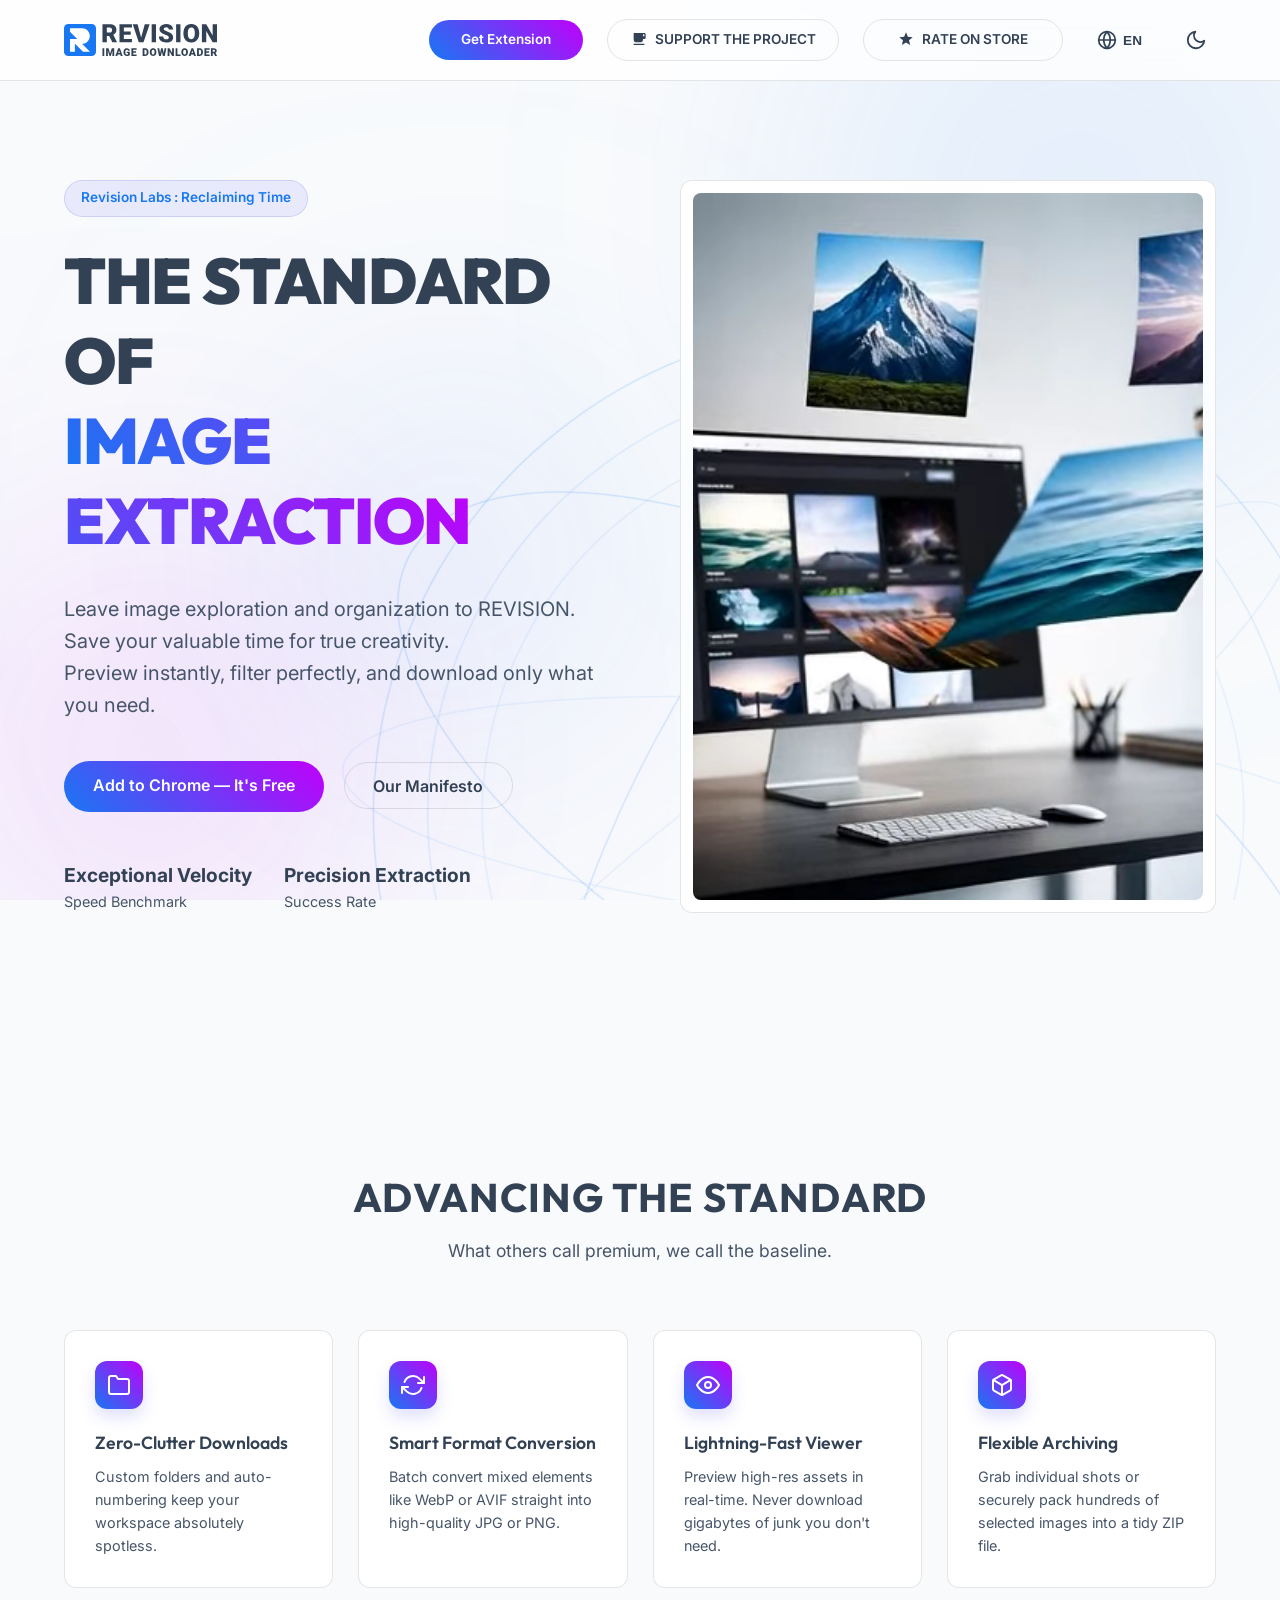
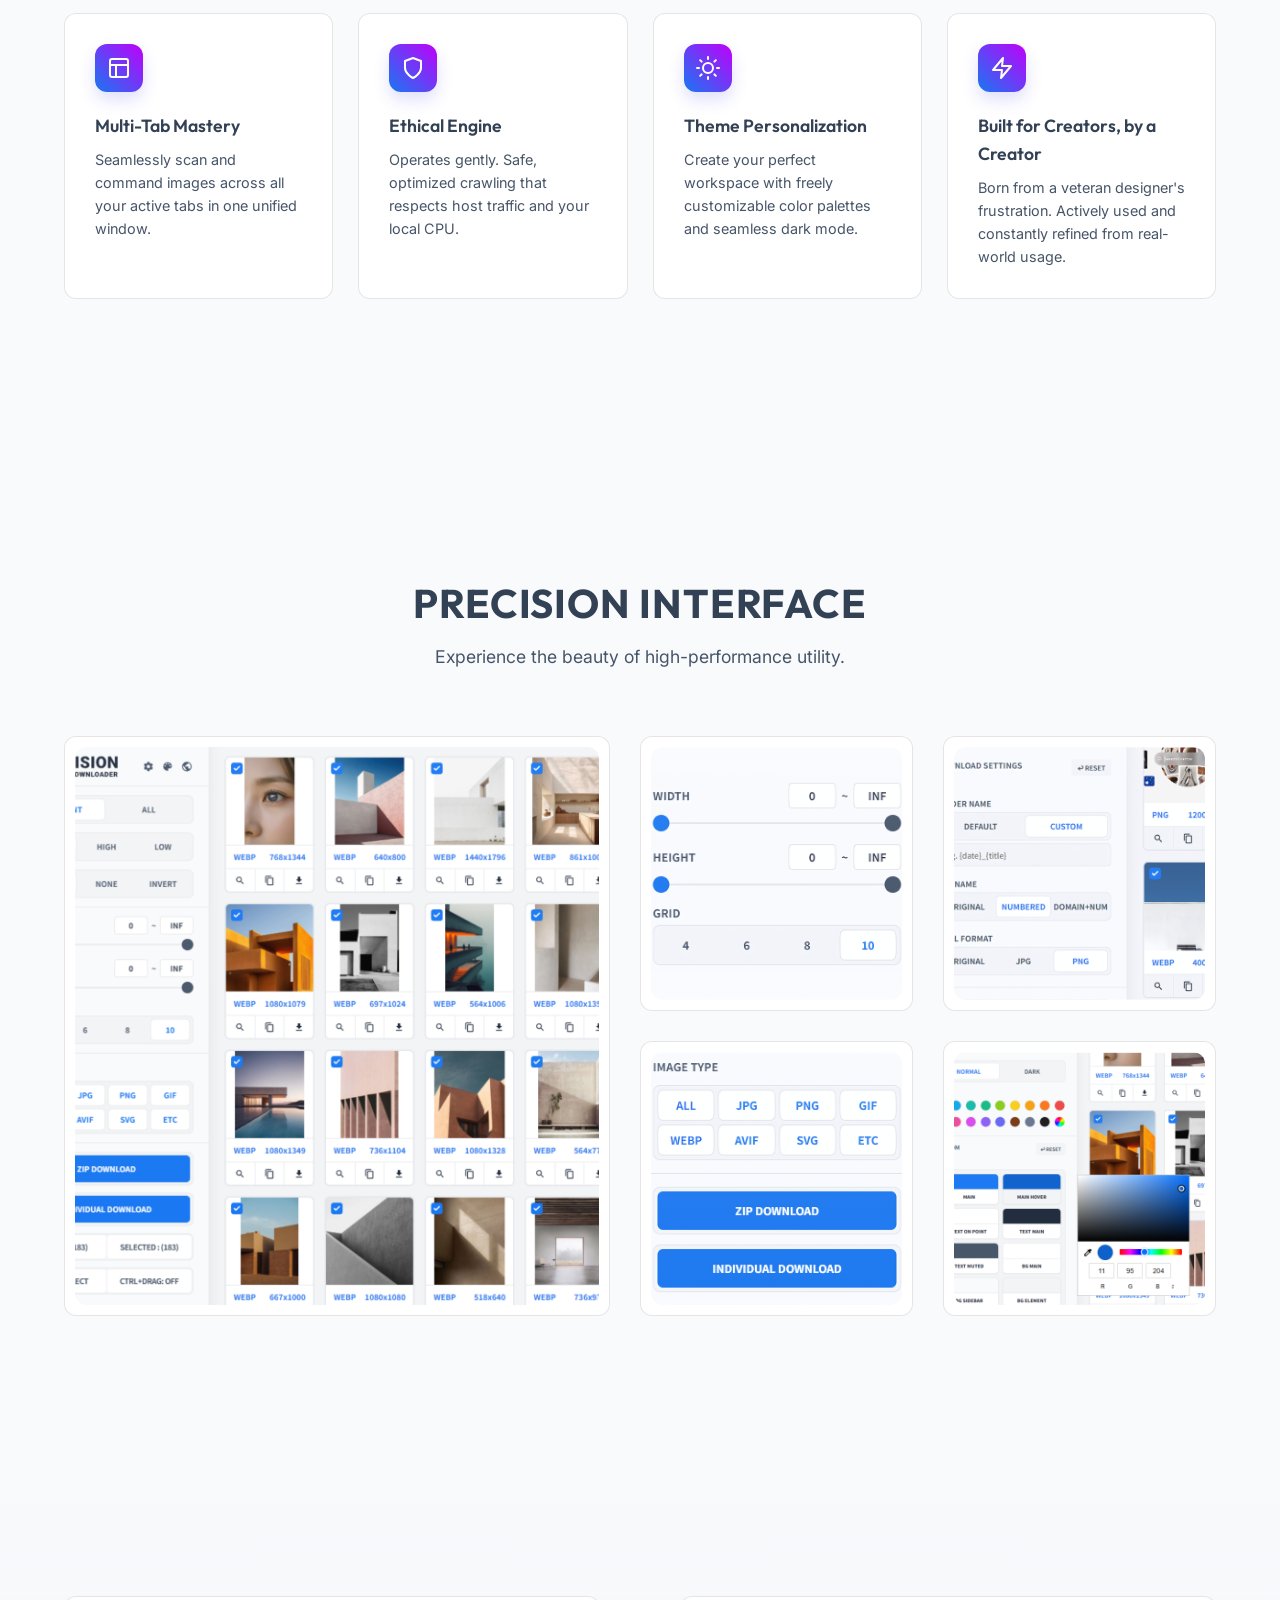
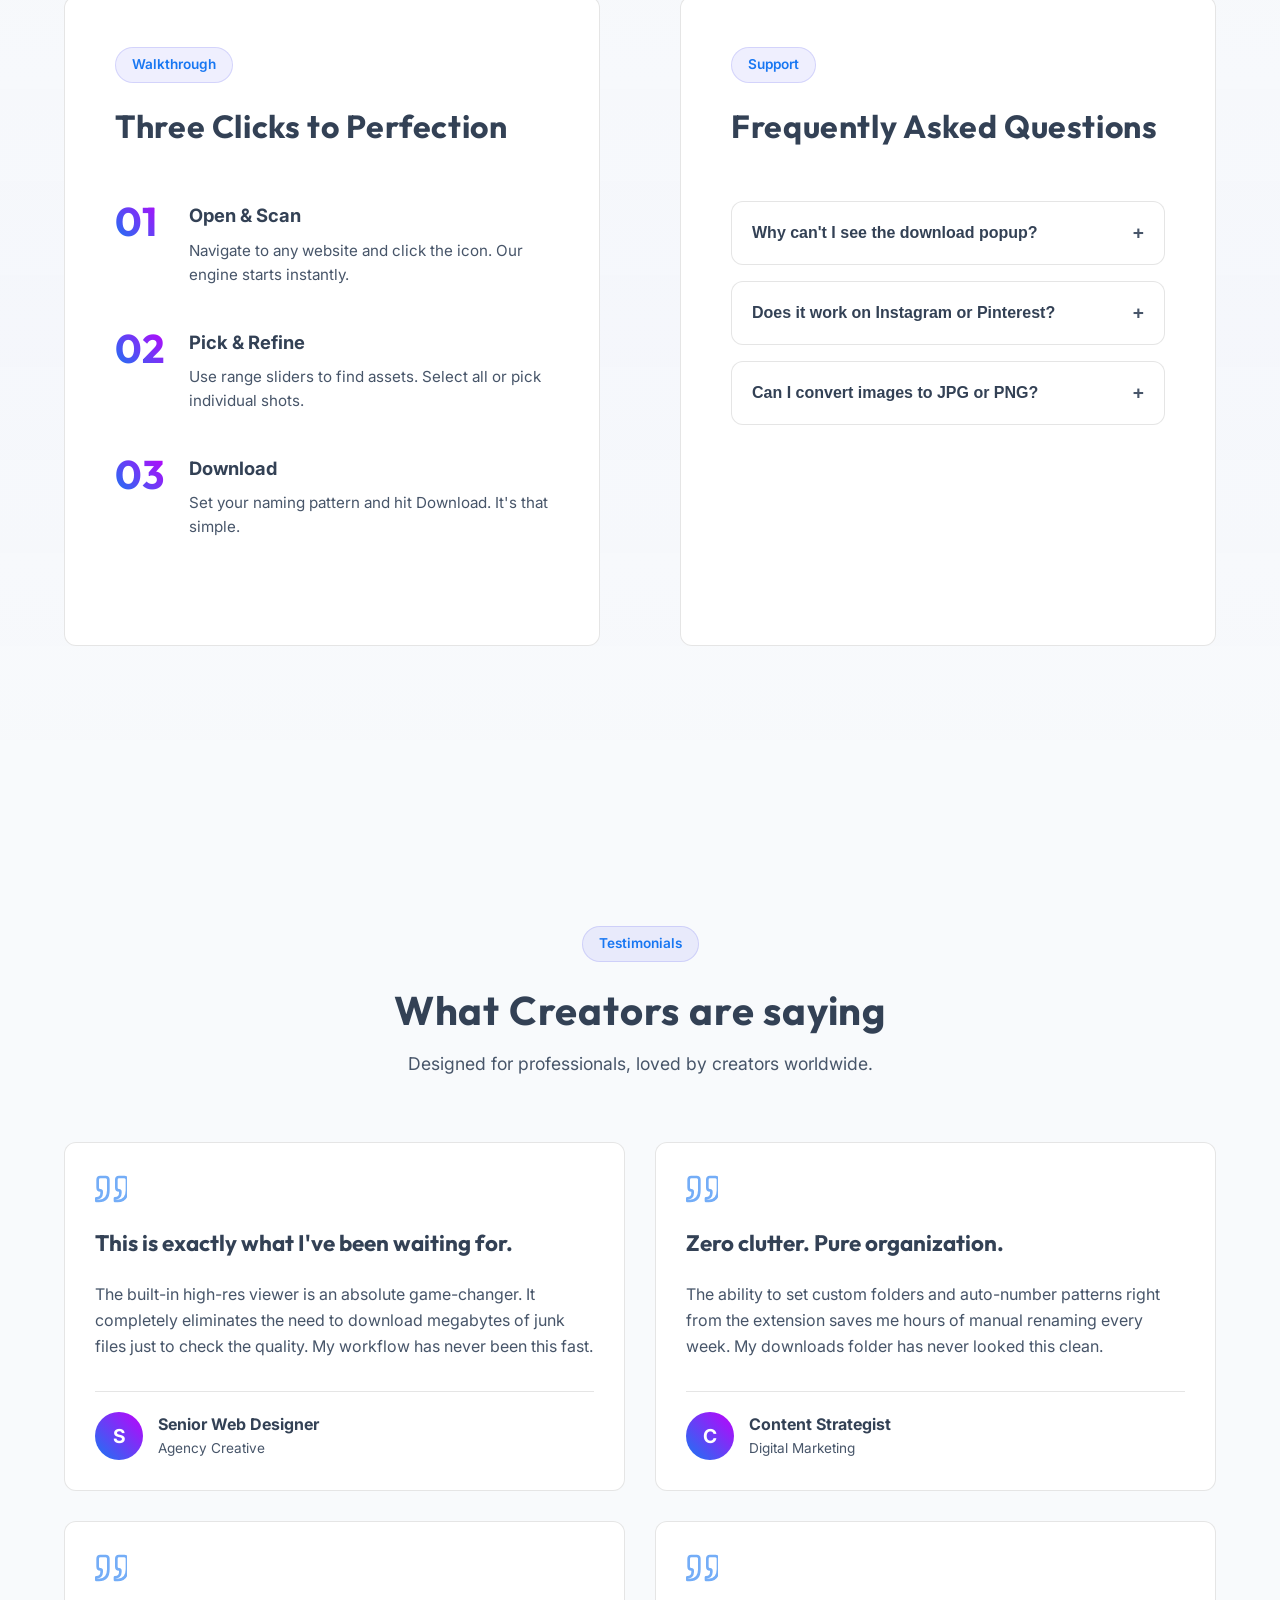
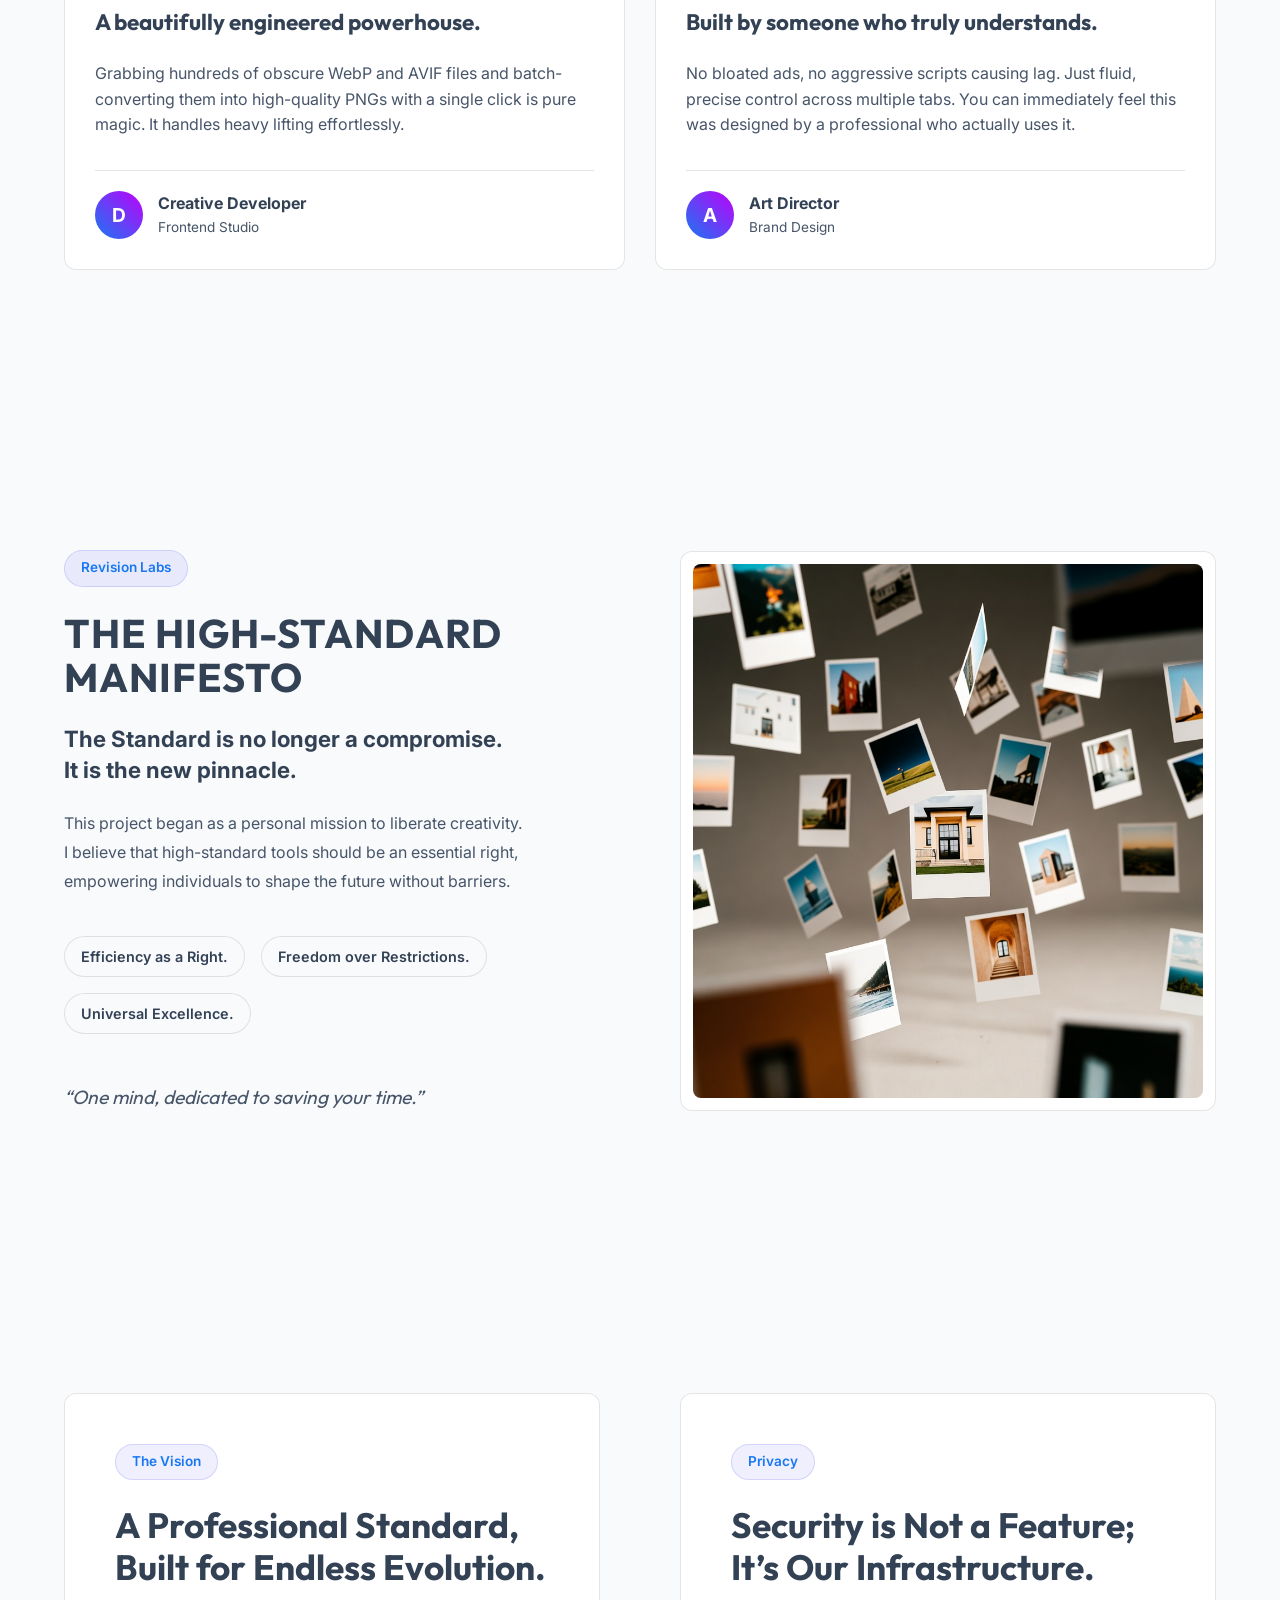
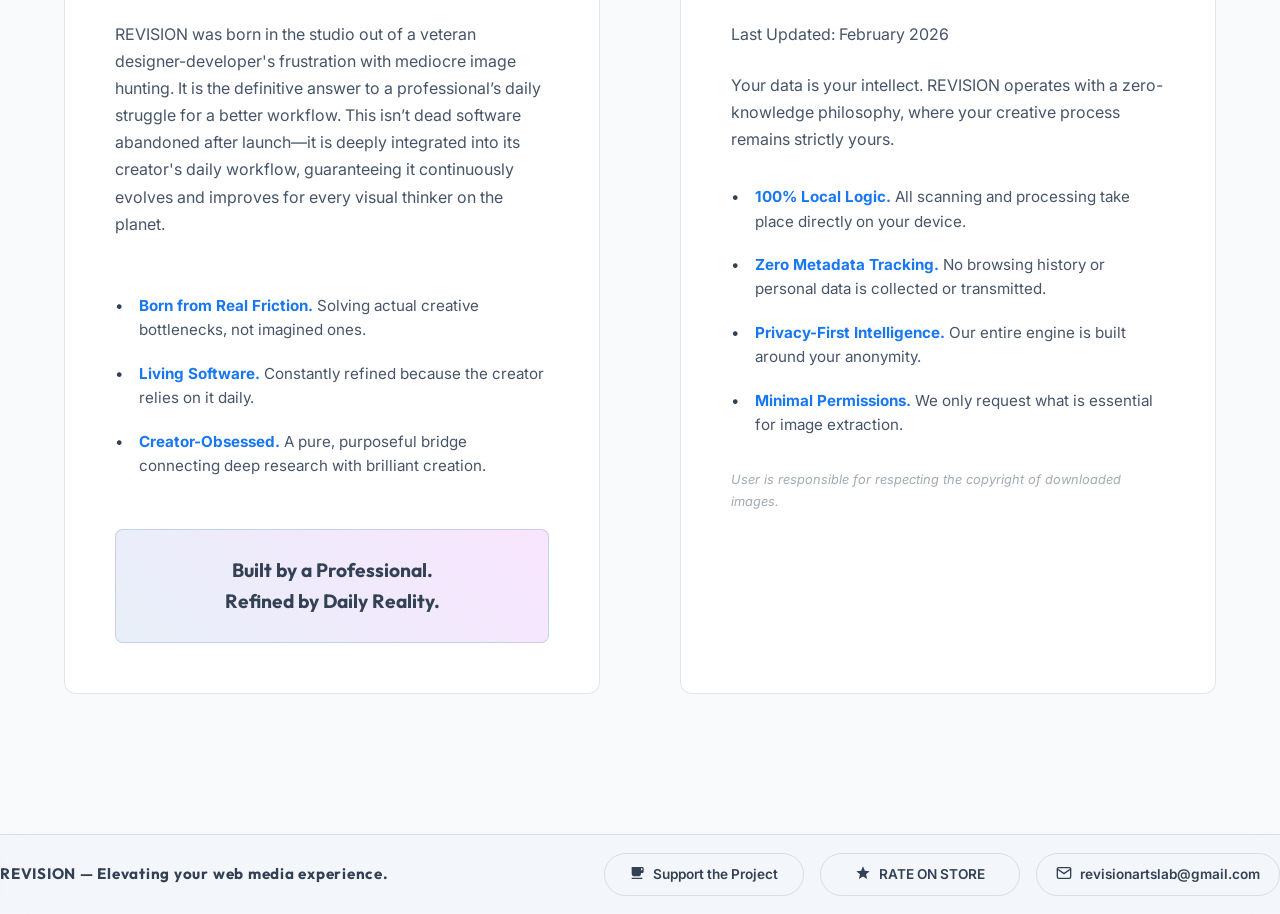
==== index.html @ bbd009bb "Add files via upload" ====
<!DOCTYPE html>
<html lang="ko">

<head>
    <meta charset="UTF-8">
    <meta name="viewport" content="width=device-width, initial-scale=1.0">
    <title>REVISION IMAGE DOWNLOADER - official Landing Page</title>
    <link rel="preconnect" href="https://fonts.googleapis.com">
    <link rel="preconnect" href="https://fonts.gstatic.com" crossorigin>
    <link
        href="https://fonts.googleapis.com/css2?family=Inter:wght@300;400;600;800&family=Outfit:wght@400;700;900&family=Noto+Sans+KR:wght@400;700;900&family=Noto+Sans+JP:wght@400;700;900&family=Noto+Sans+SC:wght@400;700;900&family=Noto+Sans+TC:wght@400;700;900&display=swap"
        rel="stylesheet">
    <link rel="stylesheet" href="style.css">
</head>

<body class="lang-loading">

    <!-- Background Visual Elements -->
    <div class="bg-elements">
        <div class="bg-glow blob-1"></div>
        <div class="bg-glow blob-2"></div>
        <div class="bg-glow blob-3"></div>
        <!-- Giant Abstract Geometry -->
        <div class="bg-geometry">
            <div class="wireframe-ring">
                <svg viewBox="0 0 1000 1000" xmlns="http://www.w3.org/2000/svg">
                    <circle cx="500" cy="500" r="450" fill="none" stroke="currentColor" stroke-width="1.2"
                        opacity="0.3" />
                    <circle cx="500" cy="500" r="400" fill="none" stroke="currentColor" stroke-width="1.2"
                        opacity="0.2" />
                    <circle cx="500" cy="500" r="350" fill="none" stroke="currentColor" stroke-width="1.2"
                        opacity="0.15" />
                    <ellipse cx="500" cy="500" rx="480" ry="200" fill="none" stroke="currentColor" stroke-width="1.2"
                        opacity="0.3" transform="rotate(45 500 500)" />
                    <ellipse cx="500" cy="500" rx="480" ry="200" fill="none" stroke="currentColor" stroke-width="1.2"
                        opacity="0.3" transform="rotate(-45 500 500)" />
                    <ellipse cx="500" cy="500" rx="480" ry="100" fill="none" stroke="currentColor" stroke-width="1.2"
                        opacity="0.15" transform="rotate(20 500 500)" />
                    <ellipse cx="500" cy="500" rx="480" ry="100" fill="none" stroke="currentColor" stroke-width="1.2"
                        opacity="0.15" transform="rotate(-20 500 500)" />
                </svg>
            </div>
        </div>
    </div>

    <!-- Header & Nav -->
    <header>
        <nav class="container">
            <a href="#" class="logo">
                <img src="assets/logo-d.svg" alt="REVISION Logo" class="logo-svg logo-dark">
                <img src="assets/logo-l.svg" alt="REVISION Logo" class="logo-svg logo-light">
            </a>

            <ul class="nav-links">
                <!-- Navigation links removed for a cleaner landing experience -->
            </ul>
            <div class="nav-actions">
                <a href="#" class="btn-primary-sm" data-i18n="nav.get_extension">Get Extension</a>
                <a href="https://ko-fi.com/revisionarts" target="_blank" class="btn-outline-sm" id="nav-kofi">
                    <svg viewBox="0 0 24 24" fill="currentColor" width="16" height="16"
                        style="margin-right: 8px; vertical-align: middle; position: relative; top: -1px;">
                        <path
                            d="M20 3H4v10c0 2.21 1.79 4 4 4h6c2.21 0 4-1.79 4-4v-1h2c1.1 0 2-.9 2-2V5c0-1.1-.9-2-2-2zm0 5h-2V5h2v3zM4 19h16v2H4v-2z" />
                    </svg>
                    <span data-i18n="nav.support_kofi">SUPPORT THE PROJECT</span>
                </a>
                <a href="#" target="_blank" class="btn-outline-sm" id="nav-rate">
                    <svg viewBox="0 0 24 24" fill="currentColor" width="16" height="16"
                        style="margin-right: 8px; vertical-align: middle; position: relative; top: -1px;">
                        <path
                            d="M12 17.27L18.18 21l-1.64-7.03L22 9.24l-7.19-.61L12 2 9.19 8.63 2 9.24l5.46 4.73L5.82 21z" />
                    </svg>
                    <span data-i18n="nav.rate_on_store">RATE ON STORE</span>
                </a>
                <div class="lang-selector">
                    <button id="lang-btn" class="lang-btn" aria-label="Change Language">
                        <svg viewBox="0 0 24 24" fill="none" stroke="currentColor" stroke-width="2"
                            stroke-linecap="round" stroke-linejoin="round" style="width: 20px; height: 20px;">
                            <circle cx="12" cy="12" r="10"></circle>
                            <line x1="2" y1="12" x2="22" y2="12"></line>
                            <path
                                d="M12 2a15.3 15.3 0 0 1 4 10 15.3 15.3 0 0 1-4 10 15.3 15.3 0 0 1-4-10 15.3 15.3 0 0 1 4-10z">
                            </path>
                        </svg>
                        <span id="current-lang">EN</span>
                    </button>
                    <div id="lang-dropdown" class="lang-dropdown">
                        <!-- Content dynamically generated by script.js -->
                    </div>
                </div>

                <button id="theme-toggle" class="theme-btn" aria-label="Toggle Dark/Light Mode">
                    <!-- Sun Icon (for light mode) -->
                    <svg class="icon-sun" viewBox="0 0 24 24" fill="none" stroke="currentColor" stroke-width="2"
                        stroke-linecap="round" stroke-linejoin="round"
                        style="display: none; width: 22px; height: 22px; color: var(--text-main);">
                        <circle cx="12" cy="12" r="5"></circle>
                        <line x1="12" y1="1" x2="12" y2="3"></line>
                        <line x1="12" y1="21" x2="12" y2="23"></line>
                        <line x1="4.22" y1="4.22" x2="5.64" y2="5.64"></line>
                        <line x1="18.36" y1="18.36" x2="19.78" y2="19.78"></line>
                        <line x1="1" y1="12" x2="3" y2="12"></line>
                        <line x1="21" y1="12" x2="23" y2="12"></line>
                        <line x1="4.22" y1="19.78" x2="5.64" y2="18.36"></line>
                        <line x1="18.36" y1="5.64" x2="19.78" y2="4.22"></line>
                    </svg>
                    <!-- Moon Icon (for dark mode) -->
                    <svg class="icon-moon" viewBox="0 0 24 24" fill="none" stroke="currentColor" stroke-width="2"
                        stroke-linecap="round" stroke-linejoin="round"
                        style="width: 22px; height: 22px; color: var(--text-main);">
                        <path d="M21 12.79A9 9 0 1 1 11.21 3 7 7 0 0 0 21 12.79z"></path>
                    </svg>
                </button>
            </div>
        </nav>
    </header>

    <main>
        <!-- Hero Section -->
        <section id="hero" class="hero">
            <div class="container hero-grid">
                <div class="hero-content">
                    <div class="badge" data-i18n="hero.badge">Revision Labs: Reclaiming Time</div>
                    <h1 data-i18n="hero.title">THE STANDARD OF<br><span class="text-gradient">IMAGE EXTRACTION</span>
                    </h1>
                    <p class="hero-desc" data-i18n="hero.desc">
                        Leave image exploration and organization to REVISION.<br>
                        Save your valuable time for true creativity.<br>
                        Preview instantly, filter perfectly, and download only what you need.
                    </p>
                    <div class="hero-btns">
                        <a href="#" class="btn-primary" data-i18n="hero.btn_primary">Add to Chrome — It's Free</a>
                        <a href="#manifesto" class="btn-secondary" data-i18n="hero.btn_secondary">Our Manifesto</a>
                    </div>
                    <div class="hero-stats">
                        <div class="stat-item" data-i18n="hero.stat_velocity"><strong>Exceptional Velocity</strong>
                            Speed Benchmark</div>
                        <div class="stat-item" data-i18n="hero.stat_precision"><strong>Precision Extraction</strong>
                            Success Rate</div>
                    </div>
                </div>
                <div class="hero-visual">
                    <div class="image-box">
                        <video id="hero-video" autoplay loop muted playsinline preload="auto" poster="./assets/hero.png"
                            class="hero-video">
                            <source src="./assets/launch.webm" type="video/webm">
                            <source src="./assets/launch.mp4" type="video/mp4">
                        </video>
                        <div class="glow-effect"></div>
                    </div>
                </div>
            </div>
        </section>

        <!-- Features Section: Advancing the Standard -->
        <section id="features" class="features">
            <div class="container">
                <div class="section-title">
                    <h2 data-i18n="features.title">ADVANCING THE STANDARD</h2>
                    <p data-i18n="features.subtitle">What others call premium, we call the baseline.</p>
                </div>
                <div class="utility-grid">
                    <!-- Zero-Clutter Downloads -->
                    <div class="u-item">
                        <div class="u-icon-box">
                            <svg viewBox="0 0 24 24" fill="none" stroke="currentColor" stroke-width="2"
                                stroke-linecap="round" stroke-linejoin="round">
                                <path d="M22 19a2 2 0 0 1-2 2H4a2 2 0 0 1-2-2V5a2 2 0 0 1 2-2h5l2 3h9a2 2 0 0 1 2 2z" />
                            </svg>
                        </div>
                        <div class="u-text">
                            <h4 data-i18n="features.f1_title">Zero-Clutter Downloads</h4>
                            <p data-i18n="features.f1_desc">Custom folders and auto-numbering keep your workspace
                                absolutely spotless.</p>
                        </div>
                    </div>
                    <!-- Smart Format Conversion -->
                    <div class="u-item">
                        <div class="u-icon-box">
                            <svg viewBox="0 0 24 24" fill="none" stroke="currentColor" stroke-width="2"
                                stroke-linecap="round" stroke-linejoin="round">
                                <polyline points="23 4 23 10 17 10" />
                                <polyline points="1 20 1 14 7 14" />
                                <path d="M3.51 9a9 9 0 0 1 14.85-3.36L23 10M1 14l4.64 4.36A9 9 0 0 0 20.49 15" />
                            </svg>
                        </div>
                        <div class="u-text">
                            <h4 data-i18n="features.f2_title">Smart Format Conversion</h4>
                            <p data-i18n="features.f2_desc">Batch convert mixed elements like WebP or AVIF straight into
                                high-quality JPG or PNG.</p>
                        </div>
                    </div>
                    <!-- Lightning-fast Viewer -->
                    <div class="u-item">
                        <div class="u-icon-box">
                            <svg viewBox="0 0 24 24" fill="none" stroke="currentColor" stroke-width="2"
                                stroke-linecap="round" stroke-linejoin="round">
                                <path d="M1 12s4-8 11-8 11 8 11 8-4 8-11 8-11-8-11-8z" />
                                <circle cx="12" cy="12" r="3" />
                            </svg>
                        </div>
                        <div class="u-text">
                            <h4 data-i18n="features.f3_title">Lightning-Fast Viewer</h4>
                            <p data-i18n="features.f3_desc">Preview high-res assets in real-time. Never download
                                gigabytes of junk you don't need.
                            </p>
                        </div>
                    </div>
                    <!-- Flexible Archiving -->
                    <div class="u-item">
                        <div class="u-icon-box">
                            <svg viewBox="0 0 24 24" fill="none" stroke="currentColor" stroke-width="2"
                                stroke-linecap="round" stroke-linejoin="round">
                                <path
                                    d="M21 16V8a2 2 0 0 0-1-1.73l-7-4a2 2 0 0 0-2 0l-7 4A2 2 0 0 0 3 8v8a2 2 0 0 0 1 1.73l7 4a2 2 0 0 0 2 0l7-4A2 2 0 0 0 21 16z" />
                                <polyline points="3.27 6.96 12 12.01 20.73 6.96" />
                                <line x1="12" y1="22.08" x2="12" y2="12" />
                            </svg>
                        </div>
                        <div class="u-text">
                            <h4 data-i18n="features.f4_title">Flexible Archiving</h4>
                            <p data-i18n="features.f4_desc">Grab individual shots or securely pack hundreds of selected
                                images into a tidy ZIP file.
                            </p>
                        </div>
                    </div>
                    <!-- Multi-Tab Mastery -->
                    <div class="u-item">
                        <div class="u-icon-box">
                            <svg viewBox="0 0 24 24" fill="none" stroke="currentColor" stroke-width="2"
                                stroke-linecap="round" stroke-linejoin="round">
                                <rect x="3" y="3" width="18" height="18" rx="2" ry="2" />
                                <line x1="3" y1="9" x2="21" y2="9" />
                                <line x1="9" y1="21" x2="9" y2="9" />
                            </svg>
                        </div>
                        <div class="u-text">
                            <h4 data-i18n="features.f5_title">Multi-Tab Mastery</h4>
                            <p data-i18n="features.f5_desc">Seamlessly scan and command images across all your active
                                tabs in one unified window.</p>
                        </div>
                    </div>
                    <!-- Ethical Engine -->
                    <div class="u-item">
                        <div class="u-icon-box">
                            <svg viewBox="0 0 24 24" fill="none" stroke="currentColor" stroke-width="2"
                                stroke-linecap="round" stroke-linejoin="round">
                                <path d="M12 22s8-4 8-10V5l-8-3-8 3v7c0 6 8 10 8 10z" />
                            </svg>
                        </div>
                        <div class="u-text">
                            <h4 data-i18n="features.f6_title">Ethical Engine</h4>
                            <p data-i18n="features.f6_desc">Operates gently. Safe, optimized crawling that respects host
                                traffic and your local CPU.
                            </p>
                        </div>
                    </div>
                    <!-- Theme Personalization -->
                    <div class="u-item">
                        <div class="u-icon-box">
                            <svg viewBox="0 0 24 24" fill="none" stroke="currentColor" stroke-width="2"
                                stroke-linecap="round" stroke-linejoin="round">
                                <circle cx="12" cy="12" r="5" />
                                <line x1="12" y1="1" x2="12" y2="3" />
                                <line x1="12" y1="21" x2="12" y2="23" />
                                <line x1="4.22" y1="4.22" x2="5.64" y2="5.64" />
                                <line x1="18.36" y1="18.36" x2="19.78" y2="19.78" />
                                <line x1="1" y1="12" x2="3" y2="12" />
                                <line x1="21" y1="12" x2="23" y2="12" />
                                <line x1="4.22" y1="19.78" x2="5.64" y2="18.36" />
                                <line x1="18.36" y1="5.64" x2="19.78" y2="4.22" />
                            </svg>
                        </div>
                        <div class="u-text">
                            <h4 data-i18n="features.f7_title">Theme Personalization</h4>
                            <p data-i18n="features.f7_desc">Create your perfect workspace with freely customizable color
                                palettes and seamless dark
                                mode.</p>
                        </div>
                    </div>
                    <!-- Built By A Creator -->
                    <div class="u-item">
                        <div class="u-icon-box">
                            <svg viewBox="0 0 24 24" fill="none" stroke="currentColor" stroke-width="2"
                                stroke-linecap="round" stroke-linejoin="round">
                                <path d="M13 2L3 14h9l-1 8 10-12h-9l1-8z" />
                            </svg>
                        </div>
                        <div class="u-text">
                            <h4 data-i18n="features.f8_title">Built for Creators, by a Creator</h4>
                            <p data-i18n="features.f8_desc">Born from a veteran designer's frustration. Actively used
                                and constantly refined from
                                real-world usage.</p>
                        </div>
                    </div>

                </div>
            </div>
        </section>


        <!-- Showcase Section -->
        <section id="showcase" class="showcase">
            <div class="container">
                <div class="section-title">
                    <h2 data-i18n="showcase.title">PRECISION INTERFACE</h2>
                    <p data-i18n="showcase.subtitle">Experience the beauty of high-performance utility.</p>
                </div>
                <div class="showcase-grid">
                    <!-- Main Frame -->
                    <div class="shot-frame main-shot">
                        <div class="placeholder-img" id="img-main">
                            <img src="assets/shot-main.png" alt="REVISION Main Interface" width="1200" height="800"
                                loading="lazy">
                        </div>
                        <div class="frame-overlay"></div>
                    </div>
                    <!-- Detail Column 1 -->
                    <div class="side-shots">
                        <div class="shot-frame detail-shot">
                            <div class="placeholder-img" id="img-detail-1">
                                <img src="assets/shot-detail-1.png" alt="Advanced Filtering Technology" width="600"
                                    height="400" loading="lazy">
                            </div>
                            <div class="frame-overlay"></div>
                        </div>
                        <div class="shot-frame detail-shot">
                            <div class="placeholder-img" id="img-detail-2">
                                <img src="assets/shot-detail-2.png" alt="Pure Organization Settings" width="600"
                                    height="400" loading="lazy">
                            </div>
                            <div class="frame-overlay"></div>
                        </div>
                    </div>
                    <!-- Detail Column 2 (New) -->
                    <div class="side-shots">
                        <div class="shot-frame detail-shot">
                            <div class="placeholder-img" id="img-detail-3">
                                <img src="assets/shot-detail-3.png" alt="App Element Precision View 1" width="600"
                                    height="400" loading="lazy">
                            </div>
                            <div class="frame-overlay"></div>
                        </div>
                        <div class="shot-frame detail-shot">
                            <div class="placeholder-img" id="img-detail-4">
                                <img src="assets/shot-detail-4.png" alt="App Element Precision View 2" width="600"
                                    height="400" loading="lazy">
                            </div>
                            <div class="frame-overlay"></div>
                        </div>
                    </div>
                </div>
            </div>
        </section>


        <!-- Help & Information Section: Tutorial + FAQ Combined -->
        <section id="help-center" class="help-section">
            <div class="container">
                <div class="help-grid">
                    <!-- Tutorial Column -->
                    <div class="help-card tutorial-column">
                        <div class="section-title text-left">
                            <div class="badge" data-i18n="help.badge_walkthrough">Walkthrough</div>
                            <h2 data-i18n="help.title_walkthrough">Three Clicks to Perfection</h2>
                        </div>
                        <div class="step-list-vertical">
                            <div class="step-v">
                                <span class="step-v-num" data-i18n="help.step1_num">01</span>
                                <div class="step-v-content">
                                    <h4 data-i18n="help.step1_title">Open & Scan</h4>
                                    <p data-i18n="help.step1_desc">Navigate to any website and click the icon. Our
                                        engine starts instantly.</p>
                                </div>
                            </div>
                            <div class="step-v">
                                <span class="step-v-num" data-i18n="help.step2_num">02</span>
                                <div class="step-v-content">
                                    <h4 data-i18n="help.step2_title">Pick & Refine</h4>
                                    <p data-i18n="help.step2_desc">Use range sliders to find assets. Select all or pick
                                        individual shots.</p>
                                </div>
                            </div>
                            <div class="step-v">
                                <span class="step-v-num" data-i18n="help.step3_num">03</span>
                                <div class="step-v-content">
                                    <h4 data-i18n="help.step3_title">Download</h4>
                                    <p data-i18n="help.step3_desc">Set your naming pattern and hit Download. It's that
                                        simple.</p>
                                </div>
                            </div>
                        </div>
                    </div>

                    <!-- FAQ Column -->
                    <div class="help-card faq-column">
                        <div class="section-title text-left">
                            <div class="badge" data-i18n="help.badge_support">Support</div>
                            <h2 data-i18n="help.title_faq">Frequently Asked Questions</h2>
                        </div>
                        <div class="faq-list-compact">
                            <div class="faq-item">
                                <button class="faq-toggle" data-i18n="help.q1">Why can't I see the download
                                    popup?</button>
                                <div class="faq-content">
                                    <p data-i18n="help.a1">Chrome may block multiple download requests. Check settings
                                        at <code class="code-inline">chrome://settings/downloads</code> and disable "Ask
                                        where to save each file".</p>
                                </div>
                            </div>
                            <div class="faq-item">
                                <button class="faq-toggle" data-i18n="help.q2">Does it work on Instagram or
                                    Pinterest?</button>
                                <div class="faq-content">
                                    <p data-i18n="help.a2">Yes. REVISION features a special social media driver that
                                        handles complex URL
                                        patterns found on these platforms.</p>
                                </div>
                            </div>
                            <div class="faq-item">
                                <button class="faq-toggle" data-i18n="help.q3">Can I convert images to JPG or
                                    PNG?</button>
                                <div class="faq-content">
                                    <p data-i18n="help.a3">Absolutely. You can choose to save files in their original
                                        format or convert them
                                        within the download settings.</p>
                                </div>
                            </div>
                        </div>
                    </div>
                </div>
            </div>
        </section>

        <!-- Testimonials Section -->
        <section id="testimonials" class="testimonials">
            <div class="container">
                <div class="section-title">
                    <div class="badge" data-i18n="testimonials.badge">Testimonials</div>
                    <h2 data-i18n="testimonials.title">What Creators are saying</h2>
                    <p data-i18n="testimonials.subtitle">Designed for professionals, loved by creators worldwide.</p>
                </div>
                <div class="testimonial-grid">
                    <!-- Testimonial 1 -->
                    <div class="testi-card">
                        <div class="testi-icon">
                            <svg viewBox="0 0 24 24" fill="none" stroke="currentColor" stroke-width="2"
                                stroke-linecap="round" stroke-linejoin="round">
                                <path
                                    d="M3 21c3 0 7-1 7-8V5c0-1.25-.756-2.017-2-2H4c-1.25 0-2 .75-2 1.972V11c0 1.25.75 2 2 2 1 0 1 0 1 1v1c0 2.514-1.686 4-4 4v2zm14 0c3 0 7-1 7-8V5c0-1.25-.757-2.017-2-2h-4c-1.243 0-2 .75-2 1.972V11c0 1.25.757 2 2 2 1 0 1 0 1 1v1c0 2.514-1.686 4-4 4v2z" />
                            </svg>
                        </div>
                        <div class="t-quote" data-i18n="testimonials.t1_quote">This is exactly what I've been waiting
                            for.</div>
                        <p class="t-text" data-i18n="testimonials.t1_desc">The built-in high-res viewer is an absolute
                            game-changer. It completely
                            eliminates the need to download megabytes of junk files just to check the quality. My
                            workflow has never been this fast.</p>
                        <div class="t-author">
                            <div class="t-avatar">S</div>
                            <div class="t-info">
                                <span class="t-name" data-i18n="testimonials.t1_name">Senior Web Designer</span>
                                <span class="t-role" data-i18n="testimonials.t1_role">Agency Creative</span>
                            </div>
                        </div>
                    </div>
                    <!-- Testimonial 2 -->
                    <div class="testi-card">
                        <div class="testi-icon">
                            <svg viewBox="0 0 24 24" fill="none" stroke="currentColor" stroke-width="2"
                                stroke-linecap="round" stroke-linejoin="round">
                                <path
                                    d="M3 21c3 0 7-1 7-8V5c0-1.25-.756-2.017-2-2H4c-1.25 0-2 .75-2 1.972V11c0 1.25.75 2 2 2 1 0 1 0 1 1v1c0 2.514-1.686 4-4 4v2zm14 0c3 0 7-1 7-8V5c0-1.25-.757-2.017-2-2h-4c-1.243 0-2 .75-2 1.972V11c0 1.25.757 2 2 2 1 0 1 0 1 1v1c0 2.514-1.686 4-4 4v2z" />
                            </svg>
                        </div>
                        <div class="t-quote" data-i18n="testimonials.t2_quote">Zero clutter. Pure organization.</div>
                        <p class="t-text" data-i18n="testimonials.t2_desc">The ability to set custom folders and
                            auto-number patterns right from the
                            extension saves me hours of manual renaming every week. My downloads folder has never looked
                            this clean.</p>
                        <div class="t-author">
                            <div class="t-avatar">C</div>
                            <div class="t-info">
                                <span class="t-name" data-i18n="testimonials.t2_name">Content Strategist</span>
                                <span class="t-role" data-i18n="testimonials.t2_role">Digital Marketing</span>
                            </div>
                        </div>
                    </div>
                    <!-- Testimonial 3 -->
                    <div class="testi-card">
                        <div class="testi-icon">
                            <svg viewBox="0 0 24 24" fill="none" stroke="currentColor" stroke-width="2"
                                stroke-linecap="round" stroke-linejoin="round">
                                <path
                                    d="M3 21c3 0 7-1 7-8V5c0-1.25-.756-2.017-2-2H4c-1.25 0-2 .75-2 1.972V11c0 1.25.75 2 2 2 1 0 1 0 1 1v1c0 2.514-1.686 4-4 4v2zm14 0c3 0 7-1 7-8V5c0-1.25-.757-2.017-2-2h-4c-1.243 0-2 .75-2 1.972V11c0 1.25.757 2 2 2 1 0 1 0 1 1v1c0 2.514-1.686 4-4 4v2z" />
                            </svg>
                        </div>
                        <div class="t-quote" data-i18n="testimonials.t3_quote">A beautifully engineered powerhouse.
                        </div>
                        <p class="t-text" data-i18n="testimonials.t3_desc">Grabbing hundreds of obscure WebP and AVIF
                            files and batch-converting them
                            into high-quality PNGs with a single click is pure magic. It handles heavy lifting
                            effortlessly.</p>
                        <div class="t-author">
                            <div class="t-avatar">D</div>
                            <div class="t-info">
                                <span class="t-name" data-i18n="testimonials.t3_name">Creative Developer</span>
                                <span class="t-role" data-i18n="testimonials.t3_role">Frontend Studio</span>
                            </div>
                        </div>
                    </div>
                    <!-- Testimonial 4 -->
                    <div class="testi-card">
                        <div class="testi-icon">
                            <svg viewBox="0 0 24 24" fill="none" stroke="currentColor" stroke-width="2"
                                stroke-linecap="round" stroke-linejoin="round">
                                <path
                                    d="M3 21c3 0 7-1 7-8V5c0-1.25-.756-2.017-2-2H4c-1.25 0-2 .75-2 1.972V11c0 1.25.75 2 2 2 1 0 1 0 1 1v1c0 2.514-1.686 4-4 4v2zm14 0c3 0 7-1 7-8V5c0-1.25-.757-2.017-2-2h-4c-1.243 0-2 .75-2 1.972V11c0 1.25.757 2 2 2 1 0 1 0 1 1v1c0 2.514-1.686 4-4 4v2z" />
                            </svg>
                        </div>
                        <div class="t-quote" data-i18n="testimonials.t4_quote">Built by someone who truly understands.
                        </div>
                        <p class="t-text" data-i18n="testimonials.t4_desc">No bloated ads, no aggressive scripts causing
                            lag. Just fluid, precise control
                            across multiple tabs. You can immediately feel this was designed by a professional who
                            actually uses it.</p>
                        <div class="t-author">
                            <div class="t-avatar">A</div>
                            <div class="t-info">
                                <span class="t-name" data-i18n="testimonials.t4_name">Art Director</span>
                                <span class="t-role" data-i18n="testimonials.t4_role">Brand Design</span>
                            </div>
                        </div>
                    </div>
                </div>
            </div>
        </section>

        <!-- Manifesto Section -->
        <section id="manifesto" class="manifesto">
            <div class="container">
                <div class="manifest manifesto-grid">
                    <div class="manifesto-content">
                        <div class="badge" data-i18n="manifesto.badge">Revision Labs</div>
                        <h2 data-i18n="manifesto.title">THE HIGH-STANDARD MANIFESTO</h2>
                        <p class="manifesto-lead" data-i18n="manifesto.lead">The Standard is no longer a compromise.
                            <br>It is the new pinnacle.
                        </p>
                        <p class="manifesto-desc" data-i18n="manifesto.desc">
                            This project began as a personal mission to liberate creativity.<br>
                            I believe that high-standard tools should be an essential right,<br>
                            empowering individuals to shape the future without barriers.
                        </p>
                        <div class="manifesto-tags">
                            <span class="m-tag" data-i18n="manifesto.tag1">Efficiency as a Right.</span>
                            <span class="m-tag" data-i18n="manifesto.tag2">Freedom over Restrictions.</span>
                            <span class="m-tag" data-i18n="manifesto.tag3">Universal Excellence.</span>
                        </div>
                        <p class="manifesto-signature" data-i18n="manifesto.signature">“One mind, dedicated to saving
                            your time.”</p>
                    </div>
                    <div class="manifesto-visual">
                        <img src="assets/manifesto.png" alt="Manifesto Abstract Visualization" class="manifesto-img"
                            loading="lazy">
                        <div class="manifesto-glow"></div>
                    </div>
                </div>
            </div>
        </section>
        <!-- Final Trust Section: Solo Vision + Privacy Architecture -->
        <section class="trust-footer-section">
            <div class="container">
                <div class="trust-grid-combined">
                    <!-- The Vision Card -->
                    <div class="trust-card solo-card">
                        <div class="badge" data-i18n="trust.badge_vision">The Vision</div>
                        <h2 data-i18n="trust.title_vision">A Professional Standard, <br>Built for Endless Evolution.
                        </h2>
                        <p data-i18n="trust.desc_vision">REVISION was born in the studio out of a veteran
                            designer-developer's frustration with
                            mediocre image hunting. It is the definitive answer to a professional’s daily struggle for a
                            better workflow. This isn’t dead software abandoned after launch—it is deeply integrated
                            into its creator's daily workflow, guaranteeing it continuously evolves and improves for
                            every visual thinker on the planet.</p>
                        <ul class="benefit-list">
                            <li><strong class="text-primary" data-i18n="trust.v_point1_title">Born from Real
                                    Friction.</strong> <span data-i18n="trust.v_point1_desc">Solving actual creative
                                    bottlenecks, not imagined ones.</span></li>
                            <li><strong class="text-primary" data-i18n="trust.v_point2_title">Living Software.</strong>
                                <span data-i18n="trust.v_point2_desc">Constantly refined because the
                                    creator relies on it daily.</span>
                            </li>
                            <li><strong class="text-primary" data-i18n="trust.v_point3_title">Creator-Obsessed.</strong>
                                <span data-i18n="trust.v_point3_desc">A pure, purposeful bridge
                                    connecting deep research with brilliant creation.</span>
                            </li>
                        </ul>
                        <div class="accent-box-mini">
                            <div class="stat-mini" data-i18n="trust.accent">Built by a Professional. <br>Refined by
                                Daily Reality.</div>
                        </div>
                    </div>

                    <!-- Privacy Card -->
                    <div class="trust-card privacy-card" id="privacy">
                        <div class="badge badge-privacy" data-i18n="trust.badge_privacy">Privacy</div>
                        <h2 data-i18n="trust.title_privacy">Security is Not a Feature; <br>It’s Our Infrastructure.</h2>
                        <p class="last-updated" data-i18n="trust.last_updated">Last Updated: February 2026</p>
                        <div class="privacy-content">
                            <p data-i18n="trust.desc_privacy">Your data is your intellect. REVISION operates with a
                                zero-knowledge philosophy, where
                                your creative process remains strictly yours.</p>
                            <ul>
                                <li><strong class="text-primary" data-i18n="trust.p_point1_title">100% Local
                                        Logic.</strong> <span data-i18n="trust.p_point1_desc">All scanning and
                                        processing
                                        take place directly on your device.</span></li>
                                <li><strong class="text-primary" data-i18n="trust.p_point2_title">Zero Metadata
                                        Tracking.</strong> <span data-i18n="trust.p_point2_desc">No browsing history or
                                        personal data is collected or transmitted.</span></li>
                                <li><strong class="text-primary" data-i18n="trust.p_point3_title">Privacy-First
                                        Intelligence.</strong> <span data-i18n="trust.p_point3_desc">Our entire engine
                                        is built around your anonymity.</span></li>
                                <li><strong class="text-primary" data-i18n="trust.p_point4_title">Minimal
                                        Permissions.</strong> <span data-i18n="trust.p_point4_desc">We only request what
                                        is
                                        essential for image extraction.</span></li>
                            </ul>
                            <p class="copyright-note" data-i18n="trust.copyright_responsibility">User is responsible for
                                respecting the copyright of downloaded
                                images.</p>
                        </div>
                    </div>
                </div>
            </div>
        </section>
    </main>

    <footer>
        <div class="container">
            <div class="footer-grid">
                <div class="footer-info">
                    <p class="footer-brand-line" data-i18n="footer.brand_line">REVISION — Elevating your web media
                        experience.</p>
                </div>
                <div class="footer-links">
                    <a href="https://ko-fi.com/revisionarts" target="_blank" class="btn-outline-sm" id="footer-kofi">
                        <svg viewBox="0 0 24 24" fill="currentColor" width="16" height="16"
                            style="margin-right: 8px; vertical-align: middle; position: relative; top: -1px;">
                            <path
                                d="M20 3H4v10c0 2.21 1.79 4 4 4h6c2.21 0 4-1.79 4-4v-1h2c1.1 0 2-.9 2-2V5c0-1.1-.9-2-2-2zm0 5h-2V5h2v3zM4 19h16v2H4v-2z" />
                        </svg>
                        <span data-i18n="footer.support_kofi">SUPPORT THE PROJECT</span>
                    </a>
                    <a href="#" target="_blank" class="btn-outline-sm" id="footer-rate">
                        <svg viewBox="0 0 24 24" fill="currentColor" width="16" height="16"
                            style="margin-right: 8px; vertical-align: middle; position: relative; top: -1px;">
                            <path
                                d="M12 17.27L18.18 21l-1.64-7.03L22 9.24l-7.19-.61L12 2 9.19 8.63 2 9.24l5.46 4.73L5.82 21z" />
                        </svg>
                        <span data-i18n="nav.rate_on_store">RATE ON STORE</span>
                    </a>
                    <a href="javascript:void(0)" class="btn-outline-sm" id="footer-email" style="position: relative;">
                        <svg viewBox="0 0 24 24" fill="none" stroke="currentColor" stroke-width="2"
                            stroke-linecap="round" stroke-linejoin="round" width="16" height="16"
                            style="margin-right: 8px; vertical-align: middle; position: relative; top: -1px;">
                            <path d="M4 4h16c1.1 0 2 .9 2 2v12c0 1.1-.9 2-2 2H4c-1.1 0-2-.9-2-2V6c0-1.1.9-2 2-2z" />
                            <polyline points="22,6 12,13 2,6" />
                        </svg>
                        <span id="footer-email-text">revisionartslab@gmail.com</span>
                        <span id="copy-tooltip" class="copy-tooltip" data-i18n="footer.copied">Copied!</span>
                    </a>
                </div>
            </div>
        </div>
    </footer>

    <!-- Back to Top Button -->
    <button id="back-to-top" class="back-to-top" aria-label="Back to Top">
        <svg viewBox="0 0 24 24" fill="none" stroke="currentColor" stroke-width="2.5" stroke-linecap="round"
            stroke-linejoin="round">
            <polyline points="18 15 12 9 6 15"></polyline>
        </svg>
    </button>

    <script src="script.js"></script>
</body>

</html>
---- style.css ----
:root {
    --bg-dark: #0a0a0c;
    --bg-card: rgba(255, 255, 255, 0.03);
    --primary: #1877F2;
    --primary-glow: rgba(24, 119, 242, 0.4);
    --accent: #c000fb;
    /* Vibrant Purple Accent */
    --text-main: #f8fafc;
    --text-dim: #cbd5e1;
    /* Lightened from #94a3b8 for better readability */
    --border: rgba(255, 255, 255, 0.1);
    --bg-header: rgba(10, 10, 12, 0.8);
    --bg-header-scrolled: rgba(10, 10, 12, 0.95);
    --bg-footer: rgba(10, 10, 12, 0.5);
    --font-head: 'Outfit', 'Noto Sans SC', 'Noto Sans TC', 'Noto Sans KR', 'Noto Sans JP', sans-serif;
    --font-body: 'Inter', 'Noto Sans SC', 'Noto Sans TC', 'Noto Sans KR', 'Noto Sans JP', sans-serif;

    /* Spacing System */
    --section-p-v: 140px;
    /* Consistent vertical padding for sections */

    /* Radius System */
    --radius-main: 12px;
    --radius-inner: 8px;

    /* Card System */
    --bg-glass-card: rgba(255, 255, 255, 0.03);
    --glass-blur: blur(20px);
    --card-border: 1px solid rgba(255, 255, 255, 0.1);
    --padding-large: 50px;
    --padding-medium: 30px;
}

[data-theme="light"] {
    --bg-dark: #f8fafc;
    --bg-card: #ffffff;
    --primary: #1877F2;
    --primary-glow: rgba(24, 119, 242, 0.2);
    --accent: #c000fb;
    --text-main: #334155;
    --text-dim: #475569;
    --border: rgba(0, 0, 0, 0.1);
    --bg-header: rgba(255, 255, 255, 0.8);
    --bg-header-scrolled: rgba(255, 255, 255, 0.95);
    --bg-footer: rgba(240, 244, 248, 0.6);
    --bg-footer: rgba(240, 244, 248, 0.6);
}

[data-theme="light"] body {
    background-color: #f8fafc;
}

[data-theme="light"] .bg-glow {
    mix-blend-mode: multiply;
    opacity: 0.08;
    /* Subtle background for light mode */
}

[data-theme="light"] .u-item,
[data-theme="light"] .trust-card,
[data-theme="light"] .help-card,
[data-theme="light"] .faq-item,
[data-theme="light"] .image-box,
[data-theme="light"] .shot-frame,
[data-theme="light"] .manifesto-visual,
[data-theme="light"] .testi-card {
    background: #ffffff;
    border: 1px solid var(--border);
    box-shadow: none;
    backdrop-filter: none;
}

* {
    margin: 0;
    padding: 0;
    box-sizing: border-box;
    -webkit-font-smoothing: antialiased;
}

html {
    scroll-behavior: smooth;
    scroll-padding-top: 100px;
    /* Fixed header offset */
}

body {
    background-color: var(--bg-dark);
    color: var(--text-main);
    font-family: var(--font-body);
    line-height: 1.6;
    overflow-x: hidden;
    position: relative;
    /* Force immediate repaint on theme change for mobile */
    transition: background-color 0.4s cubic-bezier(0.4, 0, 0.2, 1),
        color 0.4s cubic-bezier(0.4, 0, 0.2, 1),
        opacity 0.3s ease-in-out;
}

body.lang-loading {
    opacity: 0;
}



/* --- Background Visual Elements --- */
.bg-elements {
    position: fixed;
    top: 0;
    left: 0;
    width: 100%;
    height: 100%;
    z-index: -1;
    overflow: hidden;
    pointer-events: none;
}

.bg-glow {
    position: absolute;
    border-radius: 50%;
    filter: blur(120px);
    opacity: 0.15;
    mix-blend-mode: screen;
}

.blob-1 {
    width: 600px;
    height: 600px;
    background: var(--primary);
    top: -100px;
    right: -100px;
}

.blob-2 {
    width: 500px;
    height: 500px;
    background: var(--accent);
    bottom: -100px;
    left: -100px;
}

.blob-3 {
    width: 400px;
    height: 400px;
    background: #3b82f6;
    top: 40%;
    left: 20%;
    opacity: 0.08;
}

/* --- Giant Geometry --- */
.bg-geometry {
    position: absolute;
    top: 0;
    left: 0;
    width: 100%;
    height: 300%;
}

.wireframe-ring {
    position: absolute;
    top: 10%;
    right: -10%;
    width: 85vw;
    max-width: 1600px;
    height: auto;
    color: var(--primary);
    opacity: 0.6;
    transform: rotate(-15deg) translateZ(0);
    /* GPU 가속 */
    animation: floatRotate 60s linear infinite;
    pointer-events: none;
    will-change: transform;
}


@keyframes floatRotate {
    from {
        transform: rotate(0deg) translateY(0);
    }

    50% {
        transform: rotate(180deg) translateY(50px);
    }

    to {
        transform: rotate(360deg) translateY(0);
    }
}



.container {
    max-width: 1440px;
    width: 90%;
    margin: 0 auto;
}

/* --- Header & Nav --- */
header {
    position: fixed;
    top: 0;
    left: 0;
    width: 100%;
    z-index: 1000;
    backdrop-filter: blur(20px);
    border-bottom: 1px solid var(--border);
    background: var(--bg-header);
    transition: background-color 0.3s, box-shadow 0.3s;
}

header.header-scrolled {
    box-shadow: 0 10px 30px rgba(0, 0, 0, 0.1);
    background: var(--bg-header-scrolled);
}

.theme-btn {
    background: transparent;
    border: none;
    cursor: pointer;
    display: flex;
    align-items: center;
    justify-content: center;
    width: 40px;
    height: 40px;
    border-radius: 50%;
    transition: background 0.3s;
}

.theme-btn:hover {
    background: var(--border);
}

/* --- Language Selector --- */
.lang-selector {
    position: relative;
    display: flex;
    align-items: center;
}

.lang-btn {
    background: transparent;
    border: none;
    cursor: pointer;
    display: flex;
    align-items: center;
    justify-content: center;
    gap: 6px;
    padding: 6px 10px;
    border-radius: 20px;
    transition: background 0.3s;
    color: var(--text-main);
    font-size: 0.85rem;
    font-weight: 600;
}

.lang-btn:hover {
    background: var(--border);
}

.lang-dropdown {
    position: absolute;
    top: calc(100% + 12px);
    left: 50%;
    transform: translateX(-50%);
    background: #1a1a1e;
    border: 1px solid var(--border);
    border-radius: var(--radius-main);
    padding: 8px;
    display: none;
    flex-direction: column;
    min-width: 140px;
    box-shadow: 0 20px 40px rgba(0, 0, 0, 0.4);
    z-index: 2000;
}

.lang-dropdown.show {
    display: flex;
}

.lang-dropdown button {
    background: transparent;
    border: none;
    color: var(--text-main);
    padding: 8px 14px;
    text-align: center;
    cursor: pointer;
    border-radius: var(--radius-inner);
    font-size: 0.85rem;
    transition: background 0.2s, color 0.2s;
    white-space: nowrap;
}

.lang-dropdown button:hover {
    background: var(--primary);
    color: white;
}

[data-theme="light"] .lang-dropdown {
    background: #ffffff;
    /* Solid white background for light mode */
    border: 1px solid rgba(0, 0, 0, 0.08);
    box-shadow: 0 20px 40px rgba(0, 0, 0, 0.12);
}

.nav-actions {
    display: flex;
    align-items: center;
    gap: 1.5rem;
    margin-left: auto;
}

@media (max-width: 768px) {
    .nav-actions {
        gap: 0.8rem;
    }

    .btn-primary-sm {
        padding: 0.5rem 1rem;
        font-size: 0.75rem;
    }
}

nav {
    height: 80px;
    display: flex;
    align-items: center;
    justify-content: flex-start;
}

.logo {
    display: flex;
    align-items: center;
    gap: 12px;
    text-decoration: none;
    color: var(--text-main);
    font-family: var(--font-head);
    font-weight: 700;
    font-size: 1.5rem;
}

.logo-svg {
    height: 32px;
    /* Slightly smaller for better fit */
    width: auto;
    display: block;
}

.logo-dark {
    display: block;
}

.logo-light {
    display: none;
}

[data-theme="light"] .logo-dark {
    display: none;
}

[data-theme="light"] .logo-light {
    display: block;
}


.nav-links {
    display: flex;
    list-style: none;
    gap: 2.5rem;
}

.nav-links a {
    color: var(--text-dim);
    text-decoration: none;
    font-size: 0.95rem;
    font-weight: 500;
    transition: color 0.3s;
}

.nav-links a:hover {
    color: var(--primary);
}

/* --- Buttons --- */
.btn-primary,
.btn-primary-sm {
    background: linear-gradient(45deg, var(--primary), var(--accent));
    color: white;
    text-decoration: none;
    padding: 0.8rem 1.8rem;
    border-radius: 50px;
    font-weight: 600;
    display: inline-block;
    transition: opacity 0.3s;
}

.btn-primary-sm {
    padding: 0.6rem 1.4rem;
    font-size: 0.85rem;
    min-width: 154px;
    /* [Stabilize] 고정 너비로 언어 변경 시 변동 방지 */
    display: inline-flex;
    align-items: center;
    justify-content: center;
    text-align: center;
}

.btn-primary:hover,
.btn-primary-sm:hover {
    opacity: 0.9;
}

/* Ko-fi 아웃라인 버튼 (헤더용) */
.btn-outline-sm {
    background: transparent;
    border: 1px solid var(--border);
    color: var(--text-main);
    text-decoration: none;
    padding: 0.6rem 1.4rem;
    border-radius: 50px;
    font-weight: 600;
    font-size: 0.85rem;
    min-width: 200px;
    /* [Stabilize] 영문 "SUPPORT THE PROJECT" 기준으로 너비 고정 */
    display: inline-flex;
    align-items: center;
    justify-content: center;
    text-align: center;
    transition: border-color 0.3s, color 0.3s, background 0.3s;
    white-space: nowrap;
}

.btn-outline-sm:hover {
    border-color: var(--primary);
    color: var(--primary);
    background: rgba(24, 119, 242, 0.05);
}

.btn-secondary {
    background: transparent;
    border: 1px solid var(--border);
    color: var(--text-main);
    text-decoration: none;
    padding: 0.8rem 1.8rem;
    border-radius: 50px;
    font-weight: 600;
    margin-left: 1rem;
    transition: background 0.3s;
}

.btn-secondary:hover {
    background: var(--border);
}

/* --- Hero Section --- */
.hero {
    padding-top: 180px;
    padding-bottom: 120px;
    position: relative;
    overflow: hidden;
}

.hero-grid {
    display: grid;
    grid-template-columns: 1fr 1fr;
    gap: 80px;
    align-items: stretch;
}

.badge {
    display: inline-block;
    background: rgba(99, 102, 241, 0.1);
    color: var(--primary);
    padding: 0.4rem 1rem;
    border-radius: 100px;
    font-size: 0.85rem;
    font-weight: 600;
    margin-bottom: 1.5rem;
    width: fit-content;
    border: 1px solid rgba(99, 102, 241, 0.2);
}

.hero-content h1 {
    font-family: var(--font-head);
    font-size: 4rem;
    line-height: 1.1;
    /* Slightly increased for better overall balance */
    font-weight: 900;
    margin-bottom: 2rem;
    letter-spacing: -0.02em;
    text-transform: uppercase;
    text-wrap: balance;
    /* Modern smart wrapping */
}

/* Specific adjustment for CJK Title to prevent overlap/cramping */
html[lang="ko"] .hero-content h1,
html[lang="ja"] .hero-content h1 {
    line-height: 1.25;
}

.text-gradient {
    background: linear-gradient(45deg, var(--primary), var(--accent));
    -webkit-background-clip: text;
    background-clip: text;
    -webkit-text-fill-color: transparent;
}

.text-primary {
    color: var(--primary) !important;
}

.hero-desc {
    font-size: 1.25rem;
    color: var(--text-dim);
    margin-bottom: 2.5rem;
    max-width: 550px;
}

.hero-stats {
    display: flex;
    gap: 2rem;
    margin-top: 3rem;
}

.stat-item {
    font-size: 0.9rem;
    color: var(--text-dim);
}

.stat-item strong {
    color: var(--text-main);
    display: block;
    font-size: 1.2rem;
}

.hero-visual {
    position: relative;
    display: flex;
    justify-content: flex-end;
    align-items: center;
    /* 내부 영상 박스는 중앙에 배치 */
}

.image-box {
    position: relative;
    width: 100%;
    height: 100%;
    background: var(--bg-glass-card);
    backdrop-filter: var(--glass-blur);
    border: var(--card-border);
    border-radius: var(--radius-main);
    padding: 12px;
    overflow: hidden;
    z-index: 1;
}

.image-box video,
.image-box img {
    border-radius: var(--radius-inner);
    /* Inner rounding */
    display: block;
}

.hero-video {
    width: 100%;
    height: 100%;
    object-fit: cover;
    display: block;
    opacity: 1;
    transition: opacity 1s ease-in-out;
    transform: translateZ(0);
    will-change: transform;
}

.glow-effect {
    position: absolute;
    inset: -10%;
    background: radial-gradient(circle, var(--primary-glow) 0%, transparent 70%);
    opacity: 0.4;
    pointer-events: none;
    z-index: -1;
}

/* --- Features/Utility Section (Premium Glass Tiles) --- */
.features,
.utility {
    padding: var(--section-p-v) 0;
    position: relative;
    /* Removed heavy dark gradient for consistent global background */
}

.utility-grid {
    display: grid;
    grid-template-columns: repeat(4, 1fr);
    gap: 25px;
}

.u-item {
    background: var(--bg-glass-card);
    backdrop-filter: var(--glass-blur);
    border: var(--card-border);
    border-radius: var(--radius-main);
    padding: var(--padding-medium);
    display: flex;
    flex-direction: column;
    gap: 20px;
}

.u-icon-box {
    width: 48px;
    height: 48px;
    background: linear-gradient(45deg, var(--primary), var(--accent));
    border-radius: var(--radius-main);
    display: flex;
    align-items: center;
    justify-content: center;
    color: white;
    box-shadow: 0 8px 16px rgba(99, 102, 241, 0.2);
}

.u-icon-box svg {
    width: 24px;
    height: 24px;
}

.u-text h4 {
    font-family: var(--font-head);
    font-size: 1.1rem;
    font-weight: 600;
    margin-bottom: 8px;
    color: var(--text-main);
}

.u-text p {
    font-size: 0.9rem;
    color: var(--text-dim);
    line-height: 1.6;
}

@media (max-width: 1200px) {
    .utility-grid {
        grid-template-columns: repeat(2, 1fr);
    }
}

@media (max-width: 600px) {
    .utility-grid {
        grid-template-columns: 1fr;
    }
}


/* --- Features Section --- */
.section-title {
    text-align: center;
    margin-bottom: 4rem;
}

.section-title h2 {
    font-family: var(--font-head);
    font-size: 2.5rem;
    line-height: 1.2;
    margin-bottom: 1rem;
    letter-spacing: 0.02em;
    text-wrap: balance;
    /* Modern smart wrapping */
}

.section-title p {
    color: var(--text-dim);
    font-size: 1.1rem;
}

.feature-grid {
    display: grid;
    grid-template-columns: repeat(auto-fit, minmax(250px, 1fr));
    gap: 2rem;
    margin-bottom: 6rem;
}

.feature-card {
    background: var(--bg-glass-card);
    backdrop-filter: var(--glass-blur);
    border: var(--card-border);
    padding: var(--padding-medium);
    border-radius: var(--radius-main);
}

.f-icon {
    width: 48px;
    height: 48px;
    border-radius: var(--radius-main);
    display: flex;
    align-items: center;
    justify-content: center;
    margin-bottom: 1.5rem;
    background: var(--border);
}

.f-icon svg {
    width: 20px;
    height: 20px;
}

.f-icon-blue svg {
    color: #3b82f6;
}

.f-icon-purple svg {
    color: #a855f7;
}

.f-icon-green svg {
    color: #10b981;
}

.f-icon-yellow svg {
    color: #f59e0b;
}

.feature-card h3 {
    font-family: var(--font-head);
    font-size: 1.4rem;
    margin-bottom: 1rem;
}

.feature-card p {
    color: var(--text-dim);
}

/* --- Showcase Section --- */
.showcase {
    padding: var(--section-p-v) 0;
    /* Removed heavy dark gradient for consistent global background */
}

.showcase-grid {
    display: grid;
    grid-template-columns: 2fr 1fr 1fr;
    gap: 30px;
    margin-top: 60px;
    height: 580px;
}

.shot-frame {
    position: relative;
    border-radius: var(--radius-main);
    background: var(--bg-glass-card);
    backdrop-filter: var(--glass-blur);
    border: var(--card-border);
    padding: 10px;
    overflow: hidden;
    display: flex;
    flex-direction: column;
    isolation: isolate;
    transform: translateZ(0);
    aspect-ratio: 1200 / 800;
}

.main-shot {
    aspect-ratio: auto;
    height: 100%;
}

.shot-frame img {
    border-radius: var(--radius-inner);
    display: block;
}

/* Intelligent Focus Mode REMOVED */


.placeholder-img {
    width: 100%;
    flex: 1;
    /* 부모 프레임의 전체 높이를 차지 */
    background: transparent;
    overflow: hidden;
    position: relative;
    display: block;
    /* [Fix] 내부 클리핑 보강: shot-frame의 자식 요소로서 완벽한 곡률 전달 보장 */
    border-radius: inherit;
    isolation: isolate;
}

.placeholder-img img {
    width: 100%;
    height: 100%;
    /* 부모 영역에 100% 맞춤 */
    object-fit: cover;
    /* 비율 유지하며 꽉 채움 */
    display: block;
    border-radius: var(--radius-inner);
    /* 전체 둥글게 */
    background-color: var(--bg-card);
    /* Image background color */
}

.main-shot .placeholder-img {
    height: 100%;
    /* 고정 비율 제거, 100% 채움 */
}

.side-shots {
    display: flex;
    flex-direction: column;
    gap: 30px;
    height: 100%;
}

.detail-shot {
    flex: 1;
    min-height: 0;
}

.dummy-text {
    font-size: 1.1rem;
    font-weight: 600;
    color: rgba(255, 255, 255, 0.4);
    line-height: 1.5;
}

.dummy-text span {
    font-size: 0.85rem;
    font-weight: 400;
    opacity: 0.6;
}

/* Browser Header Mockup - REMOVED for full-fill */
.shot-frame::before {
    display: none;
}

.frame-overlay {
    position: absolute;
    inset: 0;
    pointer-events: none;
    box-shadow: inset 0 1px 1px rgba(255, 255, 255, 0.1);
    background: linear-gradient(180deg, rgba(255, 255, 255, 0.05) 0%, transparent 100%);
}

@media (max-width: 992px) {
    .showcase-grid {
        grid-template-columns: 1fr;
        height: auto;
        /* Allow auto height on mobile */
    }

    .side-shots {
        display: grid;
        grid-template-columns: 1fr 1fr;
        height: auto;
    }
}

@media (max-width: 640px) {
    .side-shots {
        grid-template-columns: 1fr;
    }
}

/* --- Bottom Trust Section (Solo Vision + Privacy Combined) --- */
.trust-footer-section {
    padding: var(--section-p-v) 0;
    /* Removed heavy dark gradient for consistent global background */
}

.trust-grid-combined {
    display: grid;
    grid-template-columns: 1fr 1fr;
    gap: 80px;
    align-items: stretch;
}

.trust-card {
    background: var(--bg-glass-card);
    backdrop-filter: var(--glass-blur);
    border: var(--card-border);
    border-radius: var(--radius-main);
    padding: var(--padding-large);
    display: flex;
    flex-direction: column;
}

.trust-card h2 {
    font-family: var(--font-head);
    font-size: 2.2rem;
    line-height: 1.2;
    margin-bottom: 2rem;
}

.trust-card p {
    color: var(--text-dim);
    line-height: 1.7;
    margin-bottom: 1.5rem;
}

.benefit-list {
    list-style: none;
    margin: 2rem 0;
}

.benefit-list li {
    margin-bottom: 1.2rem;
    padding-left: 1.5rem;
    position: relative;
    color: var(--text-dim);
    font-size: 0.95rem;
}

.benefit-list li::before {
    content: '•';
    position: absolute;
    left: 0;
    color: var(--text-main);
}

/* Solo Card Specifics */
.solo-card .accent-box-mini {
    margin-top: auto;
    padding: 25px;
    background: linear-gradient(45deg, rgba(21, 101, 192, 0.1), rgba(192, 0, 251, 0.1));
    border-radius: var(--radius-inner);
    border: 1px solid rgba(21, 101, 192, 0.2);
}

.stat-mini {
    font-family: var(--font-head);
    font-weight: 700;
    font-size: 1.2rem;
    color: var(--text-main);
    text-align: center;
}

/* Privacy Card Specifics */
.badge-privacy {
    background: rgba(99, 102, 241, 0.1);
    color: var(--primary);
}

.privacy-content ul {
    list-style: none;
    margin: 2rem 0;
}

.privacy-content li {
    margin-bottom: 1.2rem;
    color: var(--text-dim);
    padding-left: 1.5rem;
    position: relative;
    font-size: 0.95rem;
}

.privacy-content li::before {
    content: '•';
    position: absolute;
    left: 0;
    color: var(--text-main);
}

.copyright-note {
    font-size: 0.8rem;
    opacity: 0.5;
    font-style: italic;
}

@media (max-width: 1100px) {
    .trust-grid-combined {
        grid-template-columns: 1fr;
    }

    .trust-card {
        padding: 40px;
    }
}

/* --- Testimonials Section (Social Proof) --- */
.testimonials {
    padding: var(--section-p-v) 0;
    position: relative;
}

.testimonial-grid {
    display: grid;
    grid-template-columns: repeat(2, 1fr);
    gap: 30px;
    margin-top: 60px;
}

.testi-card {
    background: var(--bg-glass-card);
    backdrop-filter: var(--glass-blur);
    border: var(--card-border);
    border-radius: var(--radius-main);
    padding: var(--padding-medium);
    display: flex;
    flex-direction: column;
    justify-content: space-between;
}

.testi-icon {
    width: 32px;
    height: 32px;
    color: var(--primary);
    opacity: 0.6;
    margin-bottom: 1.5rem;
}

.t-quote {
    font-family: var(--font-head);
    font-size: 1.4rem;
    font-weight: 700;
    margin-bottom: 1.5rem;
    line-height: 1.3;
    color: var(--text-main);
}

.t-text {
    font-size: 1rem;
    line-height: 1.6;
    color: var(--text-dim);
    margin-bottom: 2rem;
    flex-grow: 1;
}

.t-author {
    display: flex;
    align-items: center;
    gap: 15px;
    border-top: 1px solid var(--border);
    padding-top: 20px;
}

.t-avatar {
    width: 48px;
    height: 48px;
    background: linear-gradient(45deg, var(--primary), var(--accent));
    border-radius: 50%;
    display: flex;
    align-items: center;
    justify-content: center;
    font-weight: 700;
    color: white;
    font-size: 1.2rem;
    flex-shrink: 0;
}

.t-info {
    display: flex;
    flex-direction: column;
}

.t-name {
    font-weight: 700;
    font-size: 1rem;
    color: var(--text-main);
}

.t-role {
    font-size: 0.85rem;
    color: var(--text-dim);
}



@media (max-width: 992px) {
    .testimonial-grid {
        grid-template-columns: 1fr;
    }
}

.manifesto {
    padding: var(--section-p-v) 0;
    overflow: hidden;
}

.manifesto-grid {
    display: grid;
    grid-template-columns: 1fr 1fr;
    gap: 80px;
    align-items: center;
}

.manifesto-content h2 {
    font-family: var(--font-head);
    font-size: 2.5rem;
    margin-bottom: 1.5rem;
    letter-spacing: 0.02em;
    line-height: 1.1;
}

.manifesto-lead {
    font-size: 1.4rem;
    font-weight: 700;
    color: var(--text-main);
    margin-bottom: 1.5rem;
    line-height: 1.4;
}

.manifesto-desc {
    color: var(--text-dim);
    margin-bottom: 2.5rem;
    line-height: 1.8;
}

.manifesto-tags {
    display: flex;
    flex-wrap: wrap;
    gap: 1rem;
    margin-bottom: 3rem;
}

.m-tag {
    font-size: 0.9rem;
    font-weight: 600;
    padding: 0.5rem 1rem;
    background: rgba(255, 255, 255, 0.03);
    border: 1px solid var(--border);
    border-radius: 100px;
    color: var(--text-main);
}

.manifesto-signature {
    font-style: italic;
    font-family: var(--font-head);
    font-size: 1.2rem;
    color: var(--text-dim);
}

.manifesto-visual {
    position: relative;
    width: 100%;
    height: 560px;
    background: var(--bg-glass-card);
    backdrop-filter: var(--glass-blur);
    border: var(--card-border);
    border-radius: var(--radius-main);
    padding: 12px;
    overflow: hidden;
}

.manifesto-img {
    width: 100%;
    height: 100%;
    object-fit: cover;
    border-radius: var(--radius-inner);
    display: block;
}

.manifesto-glow {
    position: absolute;
    background: radial-gradient(circle, rgba(99, 102, 241, 0.15), transparent 70%);
    pointer-events: none;
    z-index: -1;
}

@media (max-width: 1024px) {
    .manifesto-grid {
        grid-template-columns: 1fr;
        text-align: center;
    }

    .manifesto-tags {
        justify-content: center;
    }

    .manifesto-visual {
        width: 100%;
        height: 250px;
        /* Fixed height for mobile to prevent squashing */
        margin-right: 0;
        margin-top: 3rem;
        border-radius: var(--radius-main);
        /* Matches mobile card style */
    }
}

/* --- Help Section (Tutorial + FAQ Combined) --- */
.help-section {
    padding: var(--section-p-v) 0;
    background: linear-gradient(to bottom, transparent, rgba(99, 102, 241, 0.02), transparent);
}

.help-grid {
    display: grid;
    grid-template-columns: 1fr 1fr;
    gap: 80px;
    align-items: stretch;
}

.help-card {
    background: var(--bg-glass-card);
    backdrop-filter: var(--glass-blur);
    border: var(--card-border);
    border-radius: var(--radius-main);
    padding: var(--padding-large);
    min-height: 650px;
    display: flex;
    flex-direction: column;
}

.section-title.text-left {
    text-align: left;
    margin-bottom: 3rem;
}

.section-title.text-left h2 {
    font-size: 2rem;
    margin-bottom: 0.5rem;
}

/* Vertical Steps */
.step-list-vertical {
    display: flex;
    flex-direction: column;
    gap: 2.5rem;
}

.step-v {
    display: flex;
    gap: 1.5rem;
    align-items: flex-start;
}

.step-v-num {
    font-family: var(--font-head);
    font-size: 2.5rem;
    font-weight: 700;
    background: linear-gradient(45deg, var(--primary), var(--accent));
    -webkit-background-clip: text;
    background-clip: text;
    -webkit-text-fill-color: transparent;
    line-height: 1;
    min-width: 50px;
}

.step-v-content h4 {
    font-size: 1.15rem;
    margin-bottom: 0.5rem;
}

.step-v-content p {
    font-size: 0.95rem;
    color: var(--text-dim);
}

/* Compact FAQ */
.faq-list-compact {
    display: flex;
    flex-direction: column;
    gap: 1rem;
}

.faq-item {
    border: var(--card-border);
    border-radius: var(--radius-main);
    background: rgba(255, 255, 255, 0.02);
}

.faq-toggle {
    width: 100%;
    background: transparent;
    border: none;
    padding: 1.25rem;
    color: var(--text-main);
    font-size: 1rem;
    font-weight: 600;
    text-align: left;
    cursor: pointer;
    display: flex;
    justify-content: space-between;
    align-items: center;
}

.faq-toggle::after {
    content: '+';
    color: var(--text-dim);
    font-size: 1.2rem;
}

.faq-content {
    display: none;
    padding: 0 1.25rem 1.25rem;
    color: var(--text-dim);
    font-size: 0.95rem;
    line-height: 1.6;
}

.faq-item.active .faq-content {
    display: block;
}

.faq-item.active .faq-toggle::after {
    content: '−';
}

@media (max-width: 1024px) {
    .help-grid {
        grid-template-columns: 1fr;
        gap: 30px;
    }

    .help-card {
        padding: 40px;
        min-height: auto;
        /* Reset min-height for mobile stacking */
    }
}

.footer-donations {
    display: flex;
    gap: 1.5rem;
    margin-bottom: 1.25rem;
    justify-content: flex-end;
}

.footer-donate-link {
    display: inline-flex;
    align-items: center;
    color: var(--text-dim);
    font-size: 0.85rem;
    font-weight: 600;
    transition: all 0.3s;
    background: rgba(255, 255, 255, 0.03);
    padding: 0.4rem 0.8rem;
    border-radius: 8px;
    border: 1px solid var(--border);
}

.footer-donate-link:hover {
    color: var(--primary);
    border-color: var(--primary);
    background: rgba(99, 102, 241, 0.05);
}

.footer-donate-link svg {
    transition: transform 0.3s cubic-bezier(0.175, 0.885, 0.32, 1.275);
}

.footer-donate-link:hover svg {
    transform: scale(1.2) rotate(-10deg);
}

@media (max-width: 900px) {
    .footer-donations {
        justify-content: center;
    }
}

.footer-support {
    margin-bottom: 0.5rem;
    font-size: 0.9rem;
    color: var(--text-dim);
}

.copy-email-wrapper {
    position: relative;
    display: inline-block;
}

.email-text {
    color: var(--primary);
    font-weight: 600;
    cursor: pointer;
    transition: all 0.3s;
}

.email-text:hover {
    color: var(--accent);
}

.copy-tooltip {
    position: absolute;
    bottom: 100%;
    left: 50%;
    transform: translateX(-50%) translateY(-10px);
    background: var(--primary);
    color: white;
    padding: 4px 10px;
    border-radius: 6px;
    font-size: 0.75rem;
    font-weight: 700;
    opacity: 0;
    visibility: hidden;
    transition: all 0.3s cubic-bezier(0.175, 0.885, 0.32, 1.275);
    pointer-events: none;
    white-space: nowrap;
}

.copy-tooltip.show {
    opacity: 1;
    visibility: visible;
    transform: translateX(-50%) translateY(-5px);
}

.copy-tooltip::after {
    content: '';
    position: absolute;
    top: 100%;
    left: 50%;
    margin-left: -4px;
    border: 4px solid transparent;
    border-top-color: var(--primary);
}

/* Back to Top Button */
.back-to-top {
    position: fixed;
    bottom: 30px;
    right: 30px;
    width: 48px;
    height: 48px;
    background: rgba(255, 255, 255, 0.05);
    backdrop-filter: blur(10px);
    -webkit-backdrop-filter: blur(10px);
    border: 1px solid rgba(255, 255, 255, 0.1);
    border-radius: 50%;
    color: var(--text-main);
    display: flex;
    align-items: center;
    justify-content: center;
    cursor: pointer;
    z-index: 999;
    opacity: 0;
    visibility: hidden;
    transform: translateY(20px);
    transition: all 0.4s cubic-bezier(0.175, 0.885, 0.32, 1.275);
    box-shadow: 0 10px 30px rgba(0, 0, 0, 0.2);
}

.back-to-top.show {
    opacity: 1;
    visibility: visible;
    transform: translateY(0);
}

.back-to-top svg {
    width: 20px;
    height: 20px;
}

.back-to-top:hover {
    background: var(--primary);
    color: #ffffff;
    border-color: var(--primary);
    box-shadow: 0 0 20px var(--primary-glow);
    transform: translateY(-5px);
}

[data-theme="light"] .back-to-top {
    background: rgba(255, 255, 255, 0.8);
    border: 1px solid rgba(24, 119, 242, 0.2);
    box-shadow: 0 10px 20px rgba(24, 119, 242, 0.1);
}

[data-theme="light"] .back-to-top:hover {
    background: var(--primary);
    color: #ffffff;
}


/* --- Footer --- */
footer {
    height: 80px;
    border-top: 1px solid var(--border);
    background: var(--bg-footer);
    backdrop-filter: blur(20px);
    display: flex;
    align-items: center;
    transition: background-color 0.3s;
}

footer .container {
    width: 100%;
}

.footer-grid {
    display: flex;
    justify-content: space-between;
    align-items: center;
}

.footer-brand-line {
    font-family: var(--font-head);
    font-weight: 700;
    font-size: 0.95rem;
    color: var(--text-main);
    letter-spacing: 0.05em;
}

.footer-links {
    display: flex;
    flex-direction: row;
    /* 나란히 배치 */
    align-items: center;
    gap: 1rem;
}

#footer-email {
    min-width: auto;
    /* 이메일 주소 길이에 맞게 자동 조절 */
    padding: 0.6rem 1.2rem;
}

.footer-links p {
    color: var(--text-dim);
    font-size: 0.85rem;
}

@media (max-width: 900px) {
    :root {
        --section-p-v: 80px;
        /* Standard mobile section spacing */
    }

    .container {
        width: 92%;
    }

    .hero-grid {
        grid-template-columns: 1fr;
        text-align: center;
        gap: 40px;
    }

    .hero-desc {
        margin: 0 auto 2rem;
        font-size: 1rem;
    }

    .hero-stats {
        flex-direction: column;
        align-items: center;
        gap: 15px;
    }

    .hero-content h1 {
        font-size: 2.8rem;
        line-height: 1.2;
    }

    .nav-links {
        display: none;
    }
}

@media (max-width: 600px) {
    nav {
        height: 70px;
    }

    .logo-svg {
        height: 26px;
    }

    .nav-actions {
        gap: 0.35rem;
        /* Reduced gap to save horizontal space */
    }

    .btn-primary-sm,
    .btn-outline-sm {
        padding: 0.5rem 0.7rem;
        /* Compact padding */
        font-size: 0.68rem;
        letter-spacing: -0.01em;
        white-space: nowrap;
    }

    #current-lang {
        display: none;
        /* Only show globe icon on very small screens */
    }

    .lang-item-text {
        display: none;
    }

    .theme-btn {
        width: 32px;
        /* Smaller touch target for tight mobile space */
        height: 32px;
    }

    .theme-btn svg {
        width: 18px;
        height: 18px;
    }

    .lang-btn {
        padding: 4px;
        /* Minimal padding */
    }

    .hero-content h1 {
        font-size: 2.8rem;
        /* Corrected: Hero must be the largest */
        word-break: keep-all;
        overflow-wrap: break-word;
        line-height: 1.15;
        margin-bottom: 1.5rem;
    }

    .hero-btns {
        display: flex;
        flex-direction: column;
        gap: 12px;
        align-items: center;
        width: 100%;
    }

    .btn-secondary,
    .btn-primary {
        margin-left: 0;
        width: 100% !important;
        max-width: 320px;
        text-align: center;
        padding: 0.8rem 1.5rem;
    }

    .hero {
        padding-top: 110px;
        /* Reduced to compensate for smaller header */
        padding-bottom: 50px;
    }

    .hero-visual {
        margin-top: 2rem;
    }

    .image-box {
        border-radius: var(--radius-main);
    }

    /* Removed individual section padding overrides to use the centralized variable */

    .section-title {
        font-size: 1.5rem;
        /* Decreased for better hierarchy */
        margin-bottom: 2rem;
    }

    .section-title h2 {
        font-size: 1.8rem;
        /* Corrected: Smaller than Hero h1 */
        line-height: 1.2;
        word-break: keep-all;
        overflow-wrap: break-word;
    }

    .section-subtitle {
        font-size: 0.95rem;
        margin-bottom: 2.5rem;
    }

    .u-item {
        padding: 30px;
    }

    .back-to-top {
        display: none;
        /* Removed for cleaner mobile UX scale */
    }

    .footer-grid {
        flex-direction: column;
        gap: 1.5rem;
        text-align: center;
        padding: 2rem 0;
        /* 모바일에서는 높이 대신 패딩 사용 */
    }

    footer {
        height: auto;
        /* 모바일에서는 가변 높이 */
    }

    .footer-links {
        display: flex;
        flex-direction: column;
        align-items: center;
        gap: 0.8rem;
        width: 100%;
    }

    #footer-kofi,
    #footer-email {
        width: 100%;
        max-width: 320px;
        min-width: 0;
    }
}

@media (max-width: 400px) {
    .container {
        width: 95%;
        /* Use almost full width on extra small screens */
    }

    .hero-content h1 {
        font-size: 1.8rem;
    }

    .btn-primary-sm {
        font-size: 0.65rem;
    }

    .logo-svg {
        height: 22px;
    }
}
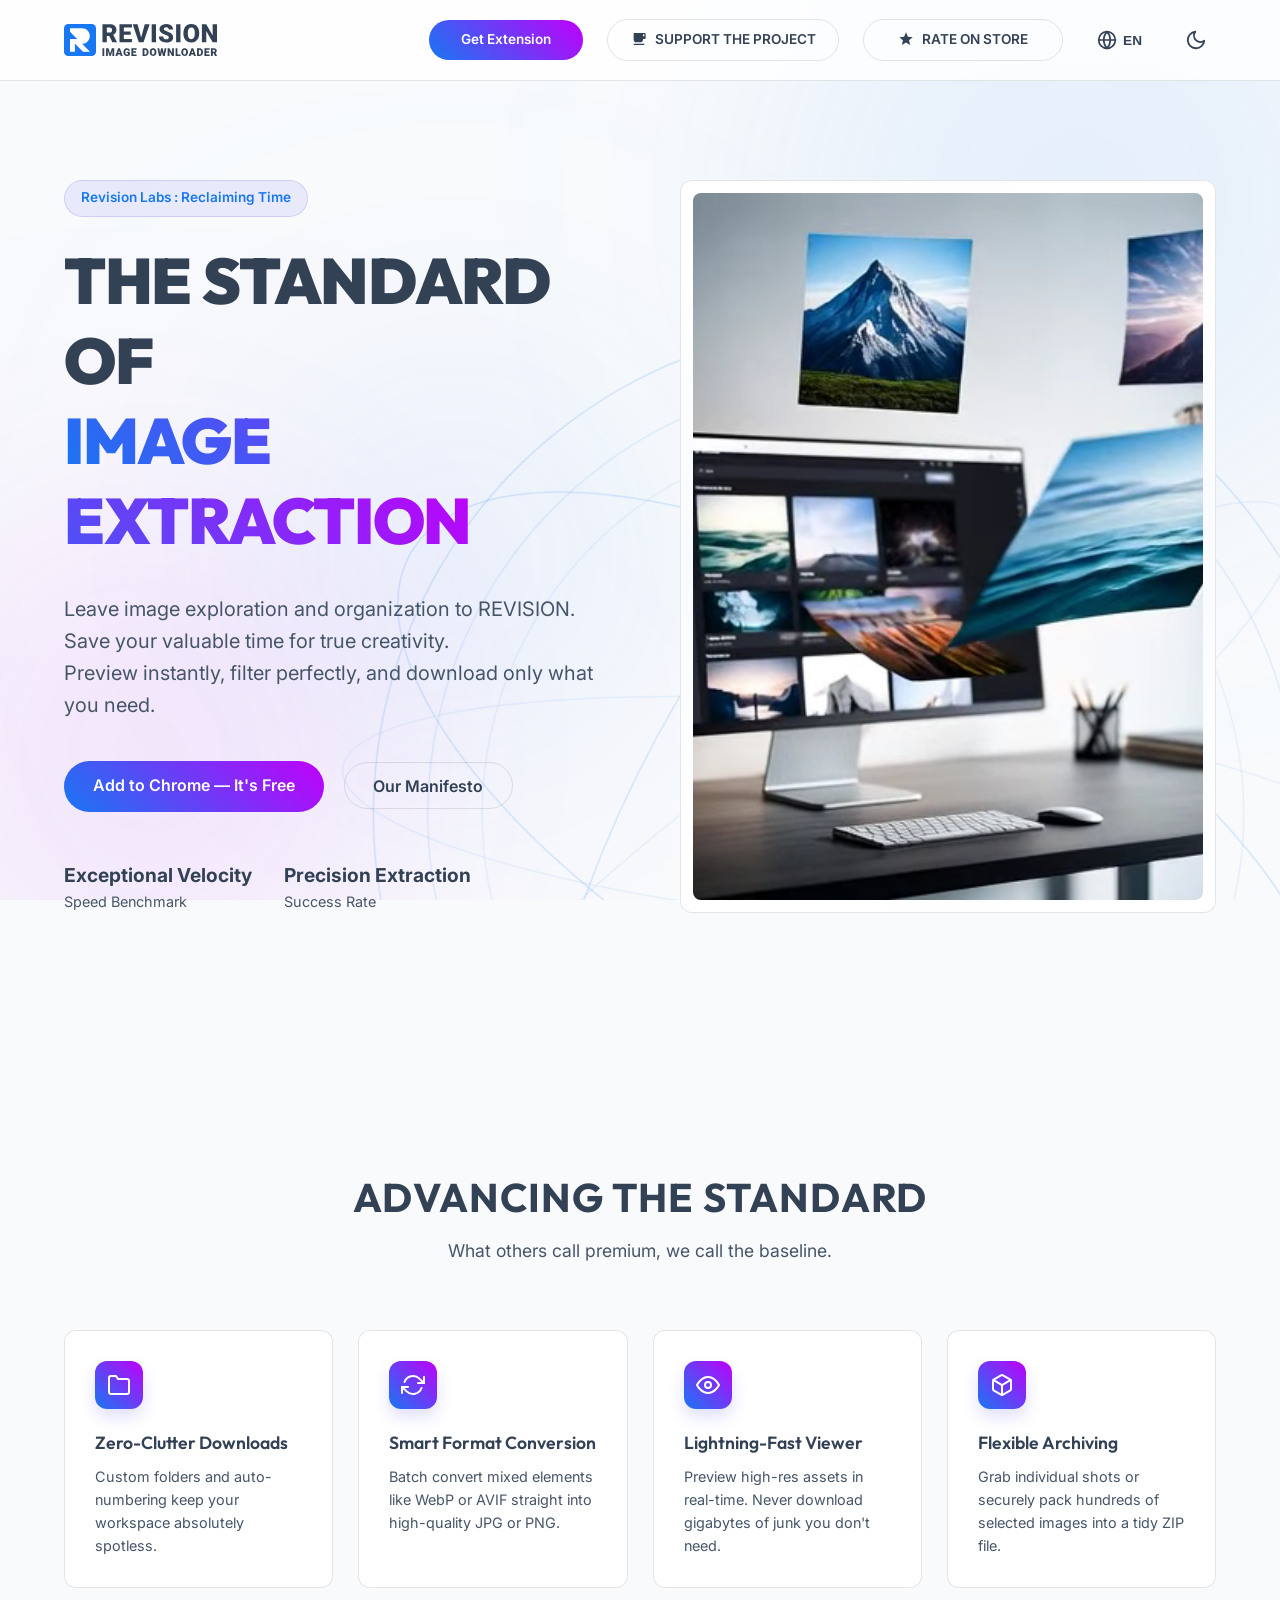
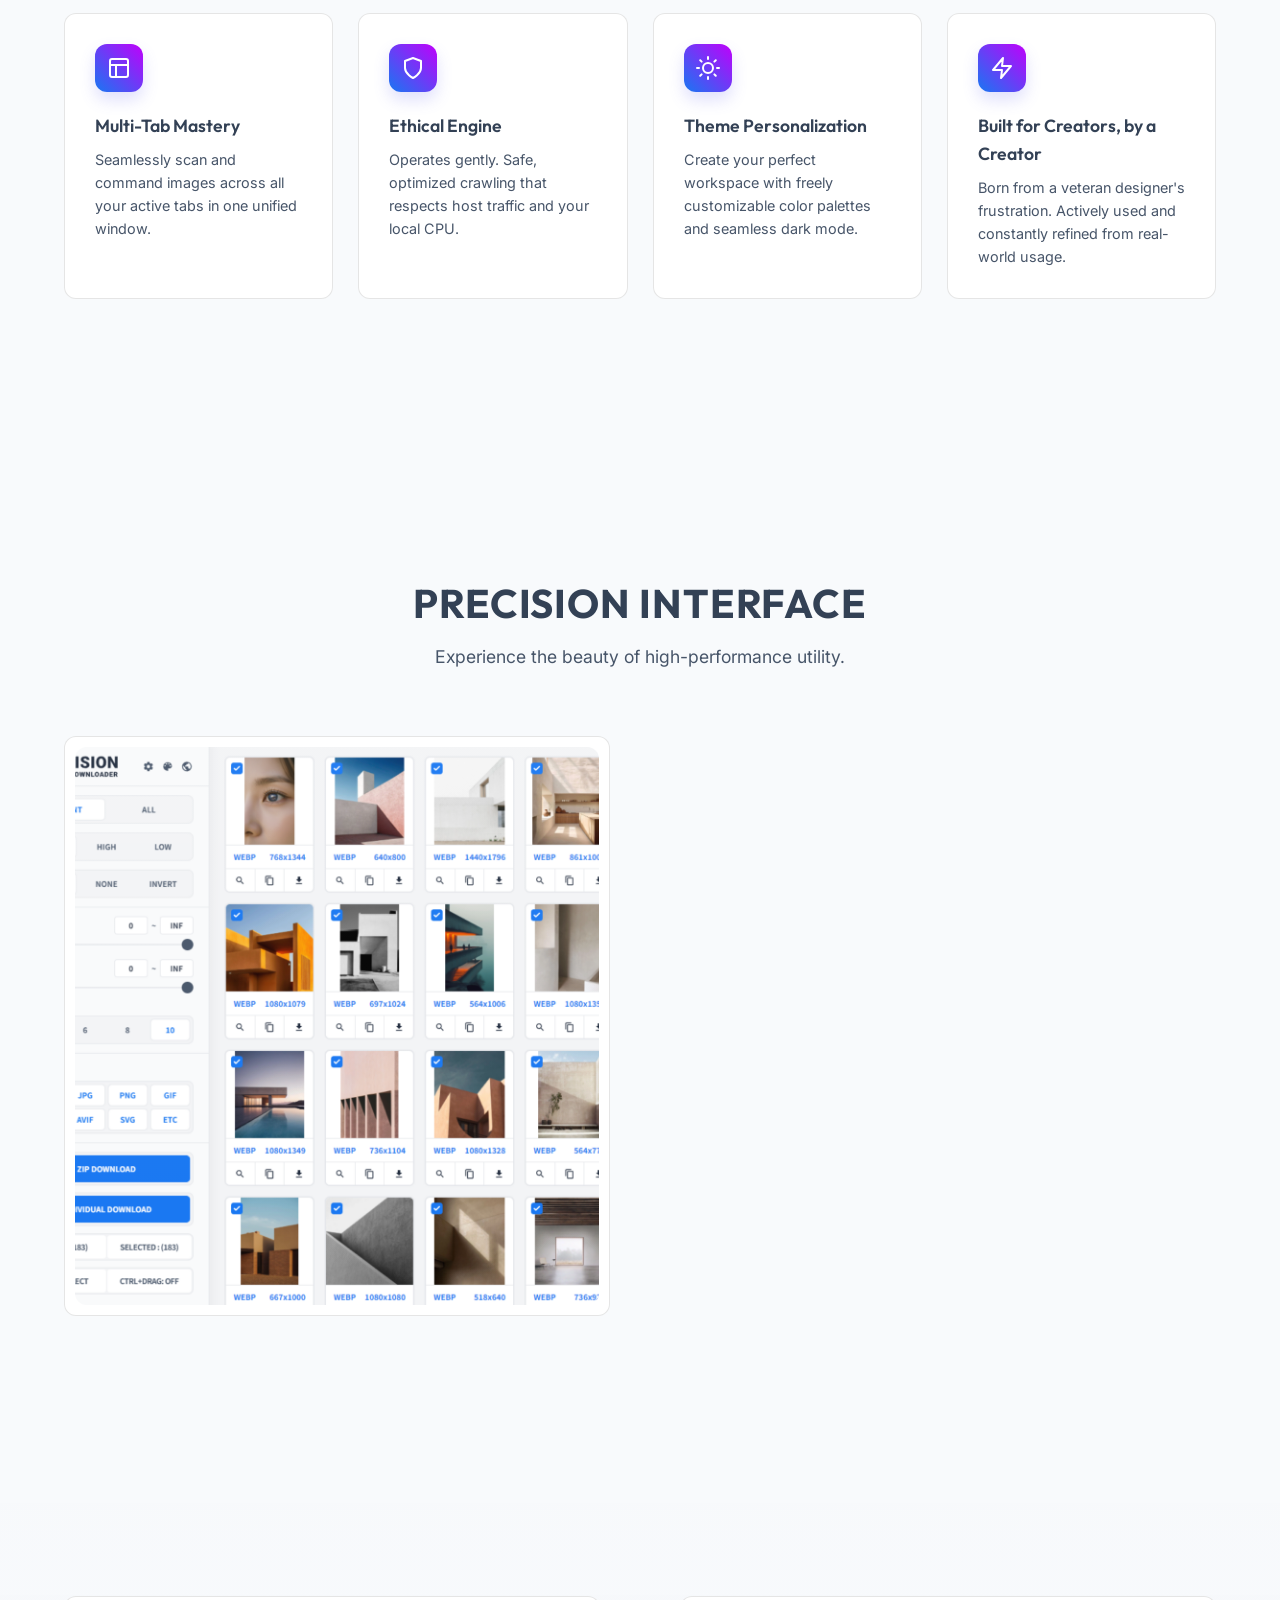
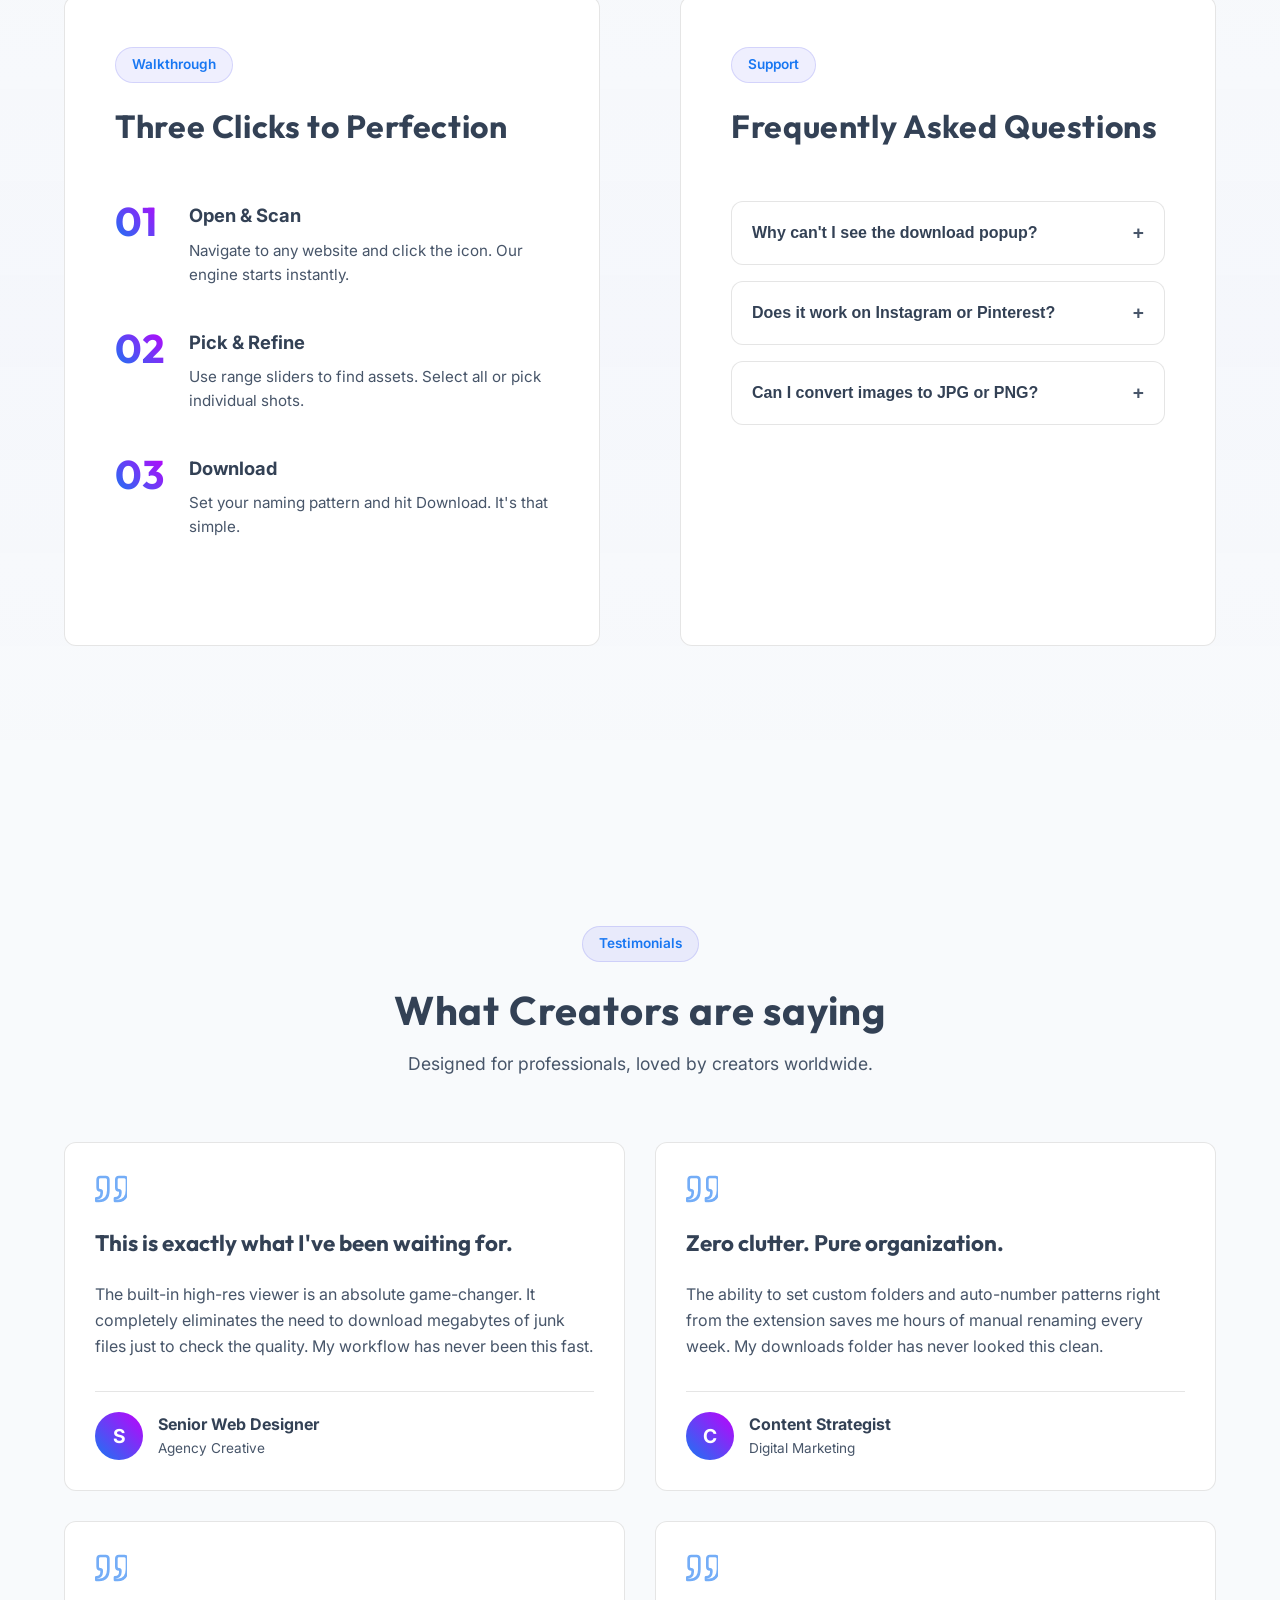
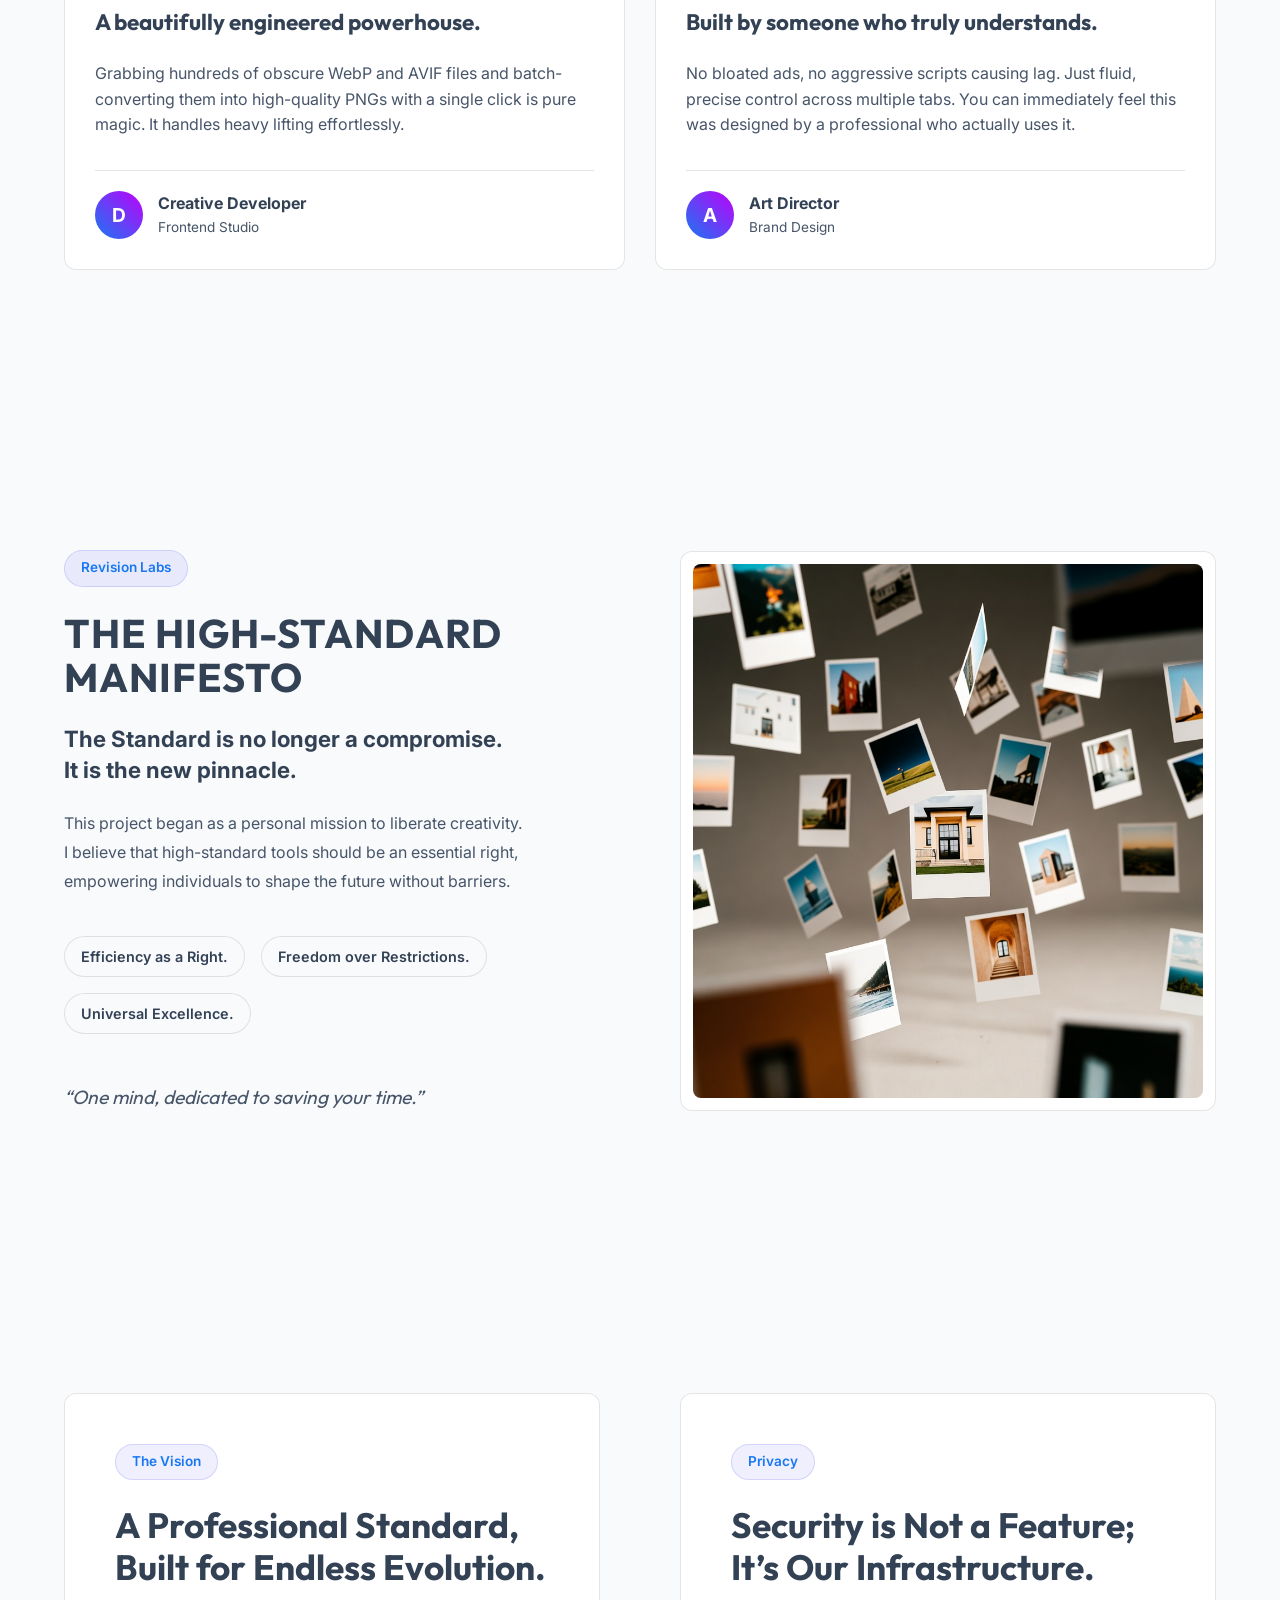
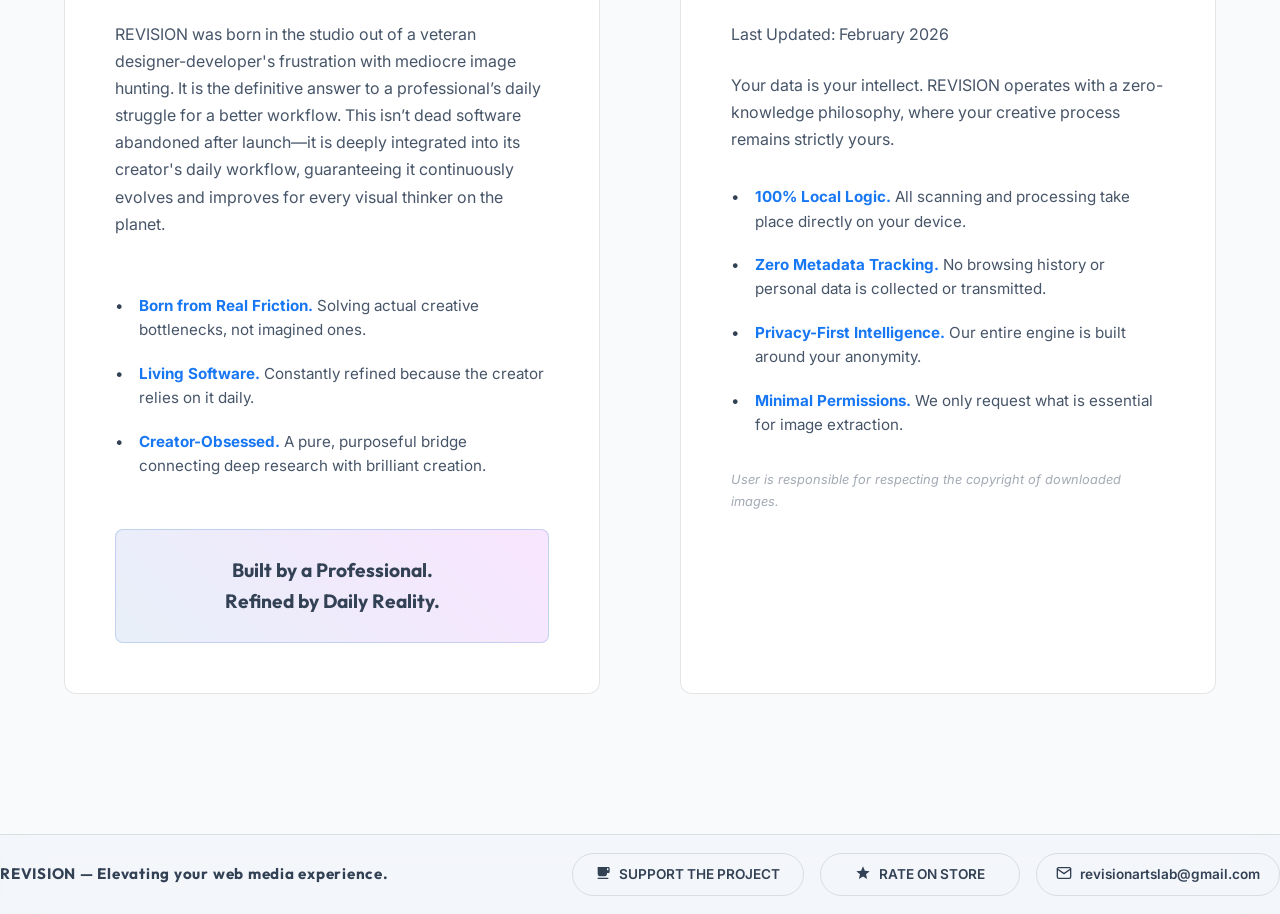
==== commit ce398595: "Add files via upload" ====
--- a/index.html
+++ b/index.html
@@ -55,7 +55,8 @@
                 <!-- Navigation links removed for a cleaner landing experience -->
             </ul>
             <div class="nav-actions">
-                <a href="#" class="btn-primary-sm" data-i18n="nav.get_extension">Get Extension</a>
+                <a href="https://chromewebstore.google.com/detail/revision-image-downloader/annklcaopcogjnmcbbkjmmlfoaimfbnb"
+                    target="_blank" class="btn-primary-sm" data-i18n="nav.get_extension">Get Extension</a>
                 <a href="https://ko-fi.com/revisionarts" target="_blank" class="btn-outline-sm" id="nav-kofi">
                     <svg viewBox="0 0 24 24" fill="currentColor" width="16" height="16"
                         style="margin-right: 8px; vertical-align: middle; position: relative; top: -1px;">
@@ -64,7 +65,8 @@
                     </svg>
                     <span data-i18n="nav.support_kofi">SUPPORT THE PROJECT</span>
                 </a>
-                <a href="#" target="_blank" class="btn-outline-sm" id="nav-rate">
+                <a href="https://chromewebstore.google.com/detail/revision-image-downloader/annklcaopcogjnmcbbkjmmlfoaimfbnb/reviews"
+                    target="_blank" class="btn-outline-sm" id="nav-rate">
                     <svg viewBox="0 0 24 24" fill="currentColor" width="16" height="16"
                         style="margin-right: 8px; vertical-align: middle; position: relative; top: -1px;">
                         <path
@@ -129,7 +131,9 @@
                         Preview instantly, filter perfectly, and download only what you need.
                     </p>
                     <div class="hero-btns">
-                        <a href="#" class="btn-primary" data-i18n="hero.btn_primary">Add to Chrome — It's Free</a>
+                        <a href="https://chromewebstore.google.com/detail/revision-image-downloader/annklcaopcogjnmcbbkjmmlfoaimfbnb"
+                            target="_blank" class="btn-primary" data-i18n="hero.btn_primary">Add to Chrome — It's
+                            Free</a>
                         <a href="#manifesto" class="btn-secondary" data-i18n="hero.btn_secondary">Our Manifesto</a>
                     </div>
                     <div class="hero-stats">
@@ -652,7 +656,8 @@
                         </svg>
                         <span data-i18n="footer.support_kofi">SUPPORT THE PROJECT</span>
                     </a>
-                    <a href="#" target="_blank" class="btn-outline-sm" id="footer-rate">
+                    <a href="https://chromewebstore.google.com/detail/revision-image-downloader/annklcaopcogjnmcbbkjmmlfoaimfbnb/reviews"
+                        target="_blank" class="btn-outline-sm" id="footer-rate">
                         <svg viewBox="0 0 24 24" fill="currentColor" width="16" height="16"
                             style="margin-right: 8px; vertical-align: middle; position: relative; top: -1px;">
                             <path
--- a/style.css
+++ b/style.css
@@ -281,18 +281,35 @@
     background: transparent;
     border: none;
     color: var(--text-main);
-    padding: 8px 14px;
+    padding: 8.5px 14px;
     text-align: center;
     cursor: pointer;
     border-radius: var(--radius-inner);
-    font-size: 0.85rem;
+    font-size: 0.88rem;
+    font-weight: 600;
     transition: background 0.2s, color 0.2s;
     white-space: nowrap;
 }
 
 .lang-dropdown button:hover {
-    background: var(--primary);
-    color: white;
+    background: rgba(24, 119, 242, 0.05);
+    /* Very subtle primary tint */
+    color: var(--primary);
+    /* Text changes to primary color on hover */
+}
+
+.lang-dropdown button.active-lang {
+    color: var(--primary);
+    background: rgba(24, 119, 242, 0.1);
+    /* Slightly stronger tint for active state */
+}
+
+[data-theme="light"] .lang-dropdown button:hover {
+    background: rgba(24, 119, 242, 0.03);
+}
+
+[data-theme="light"] .lang-dropdown button.active-lang {
+    background: rgba(24, 119, 242, 0.06);
 }
 
 [data-theme="light"] .lang-dropdown {
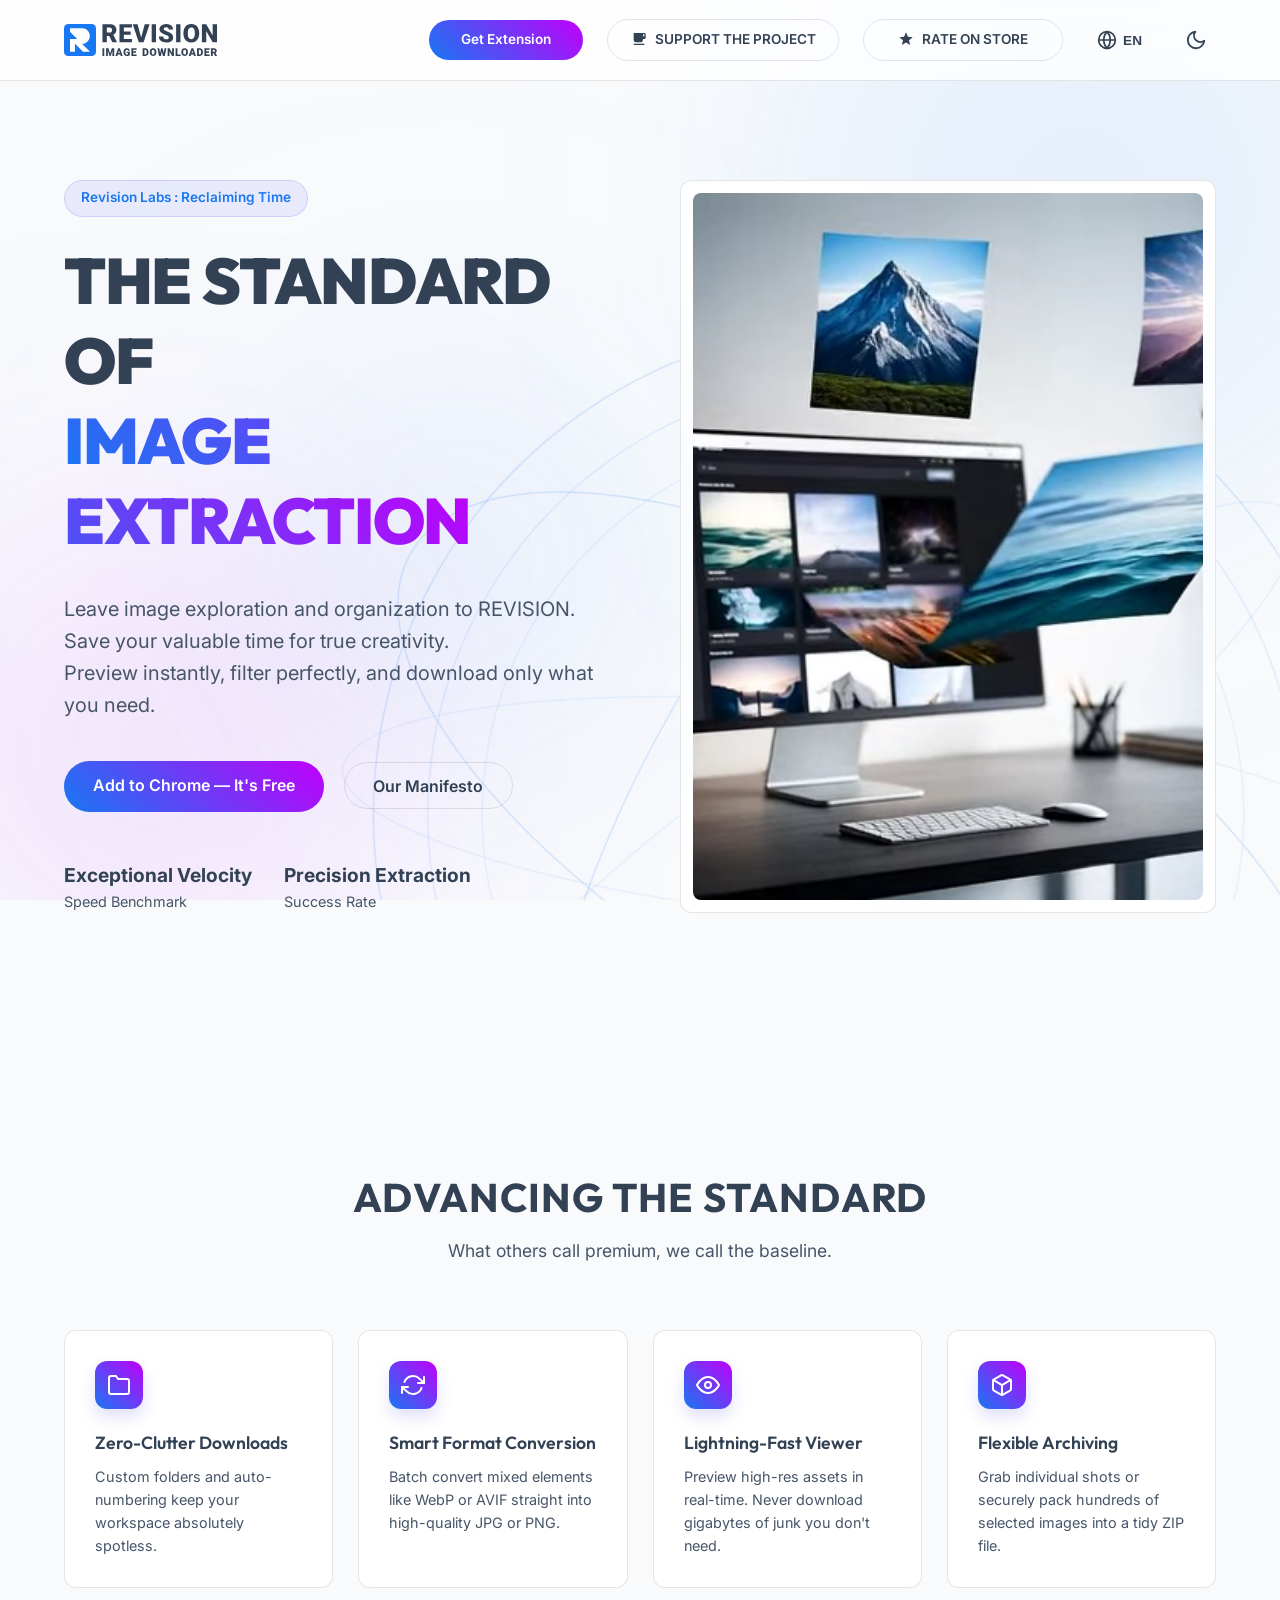
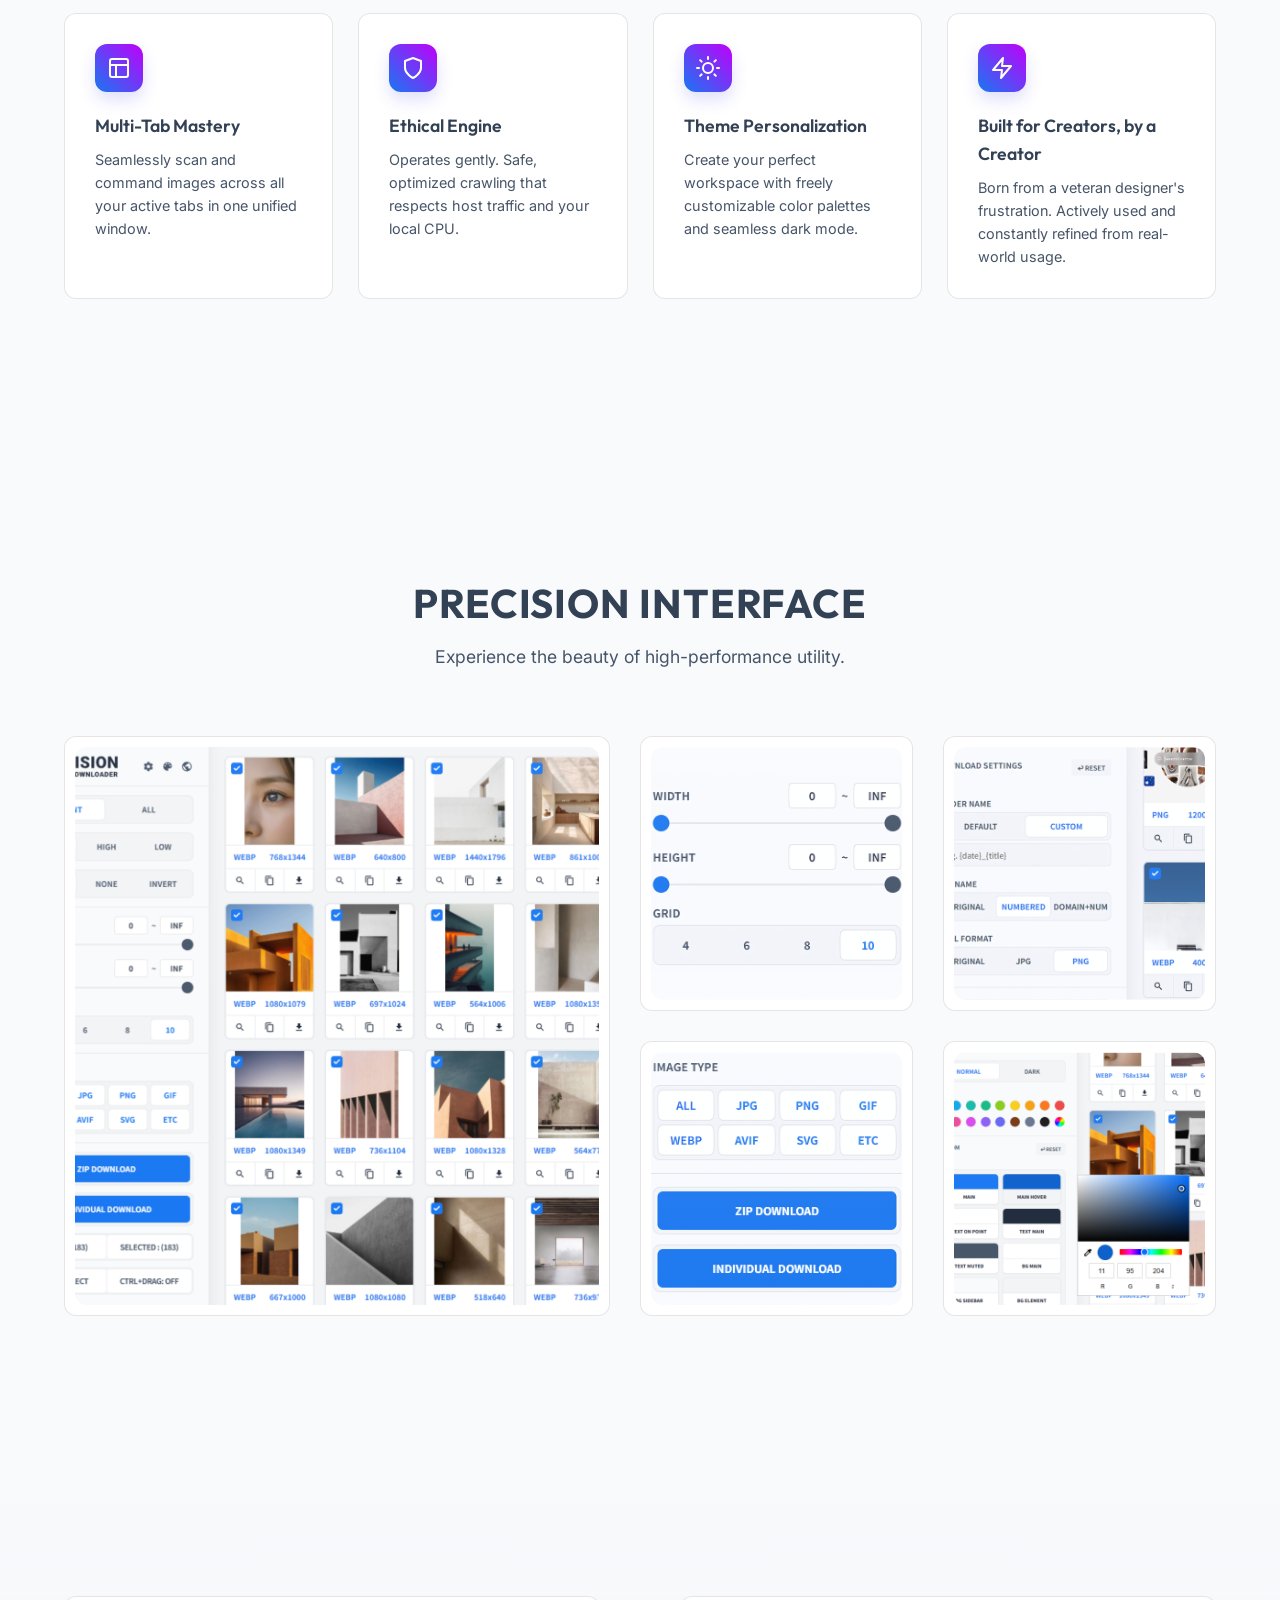
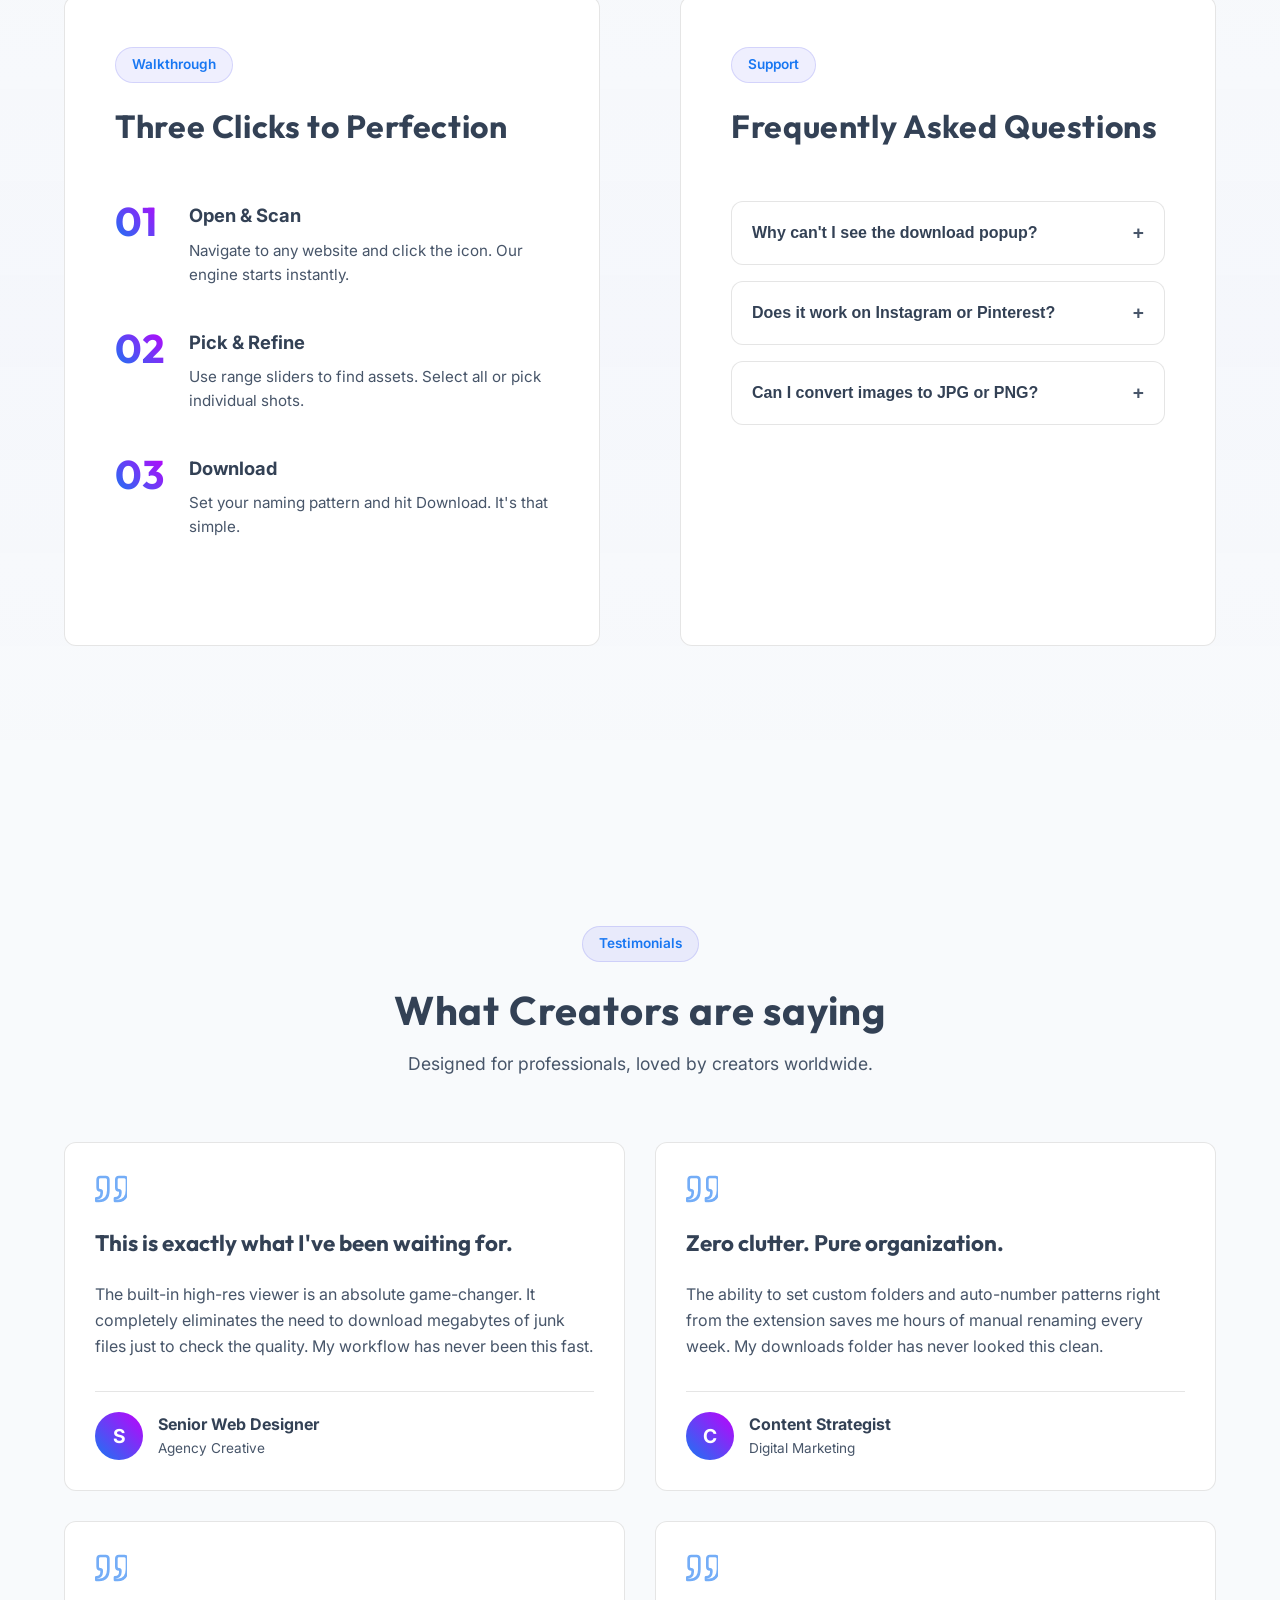
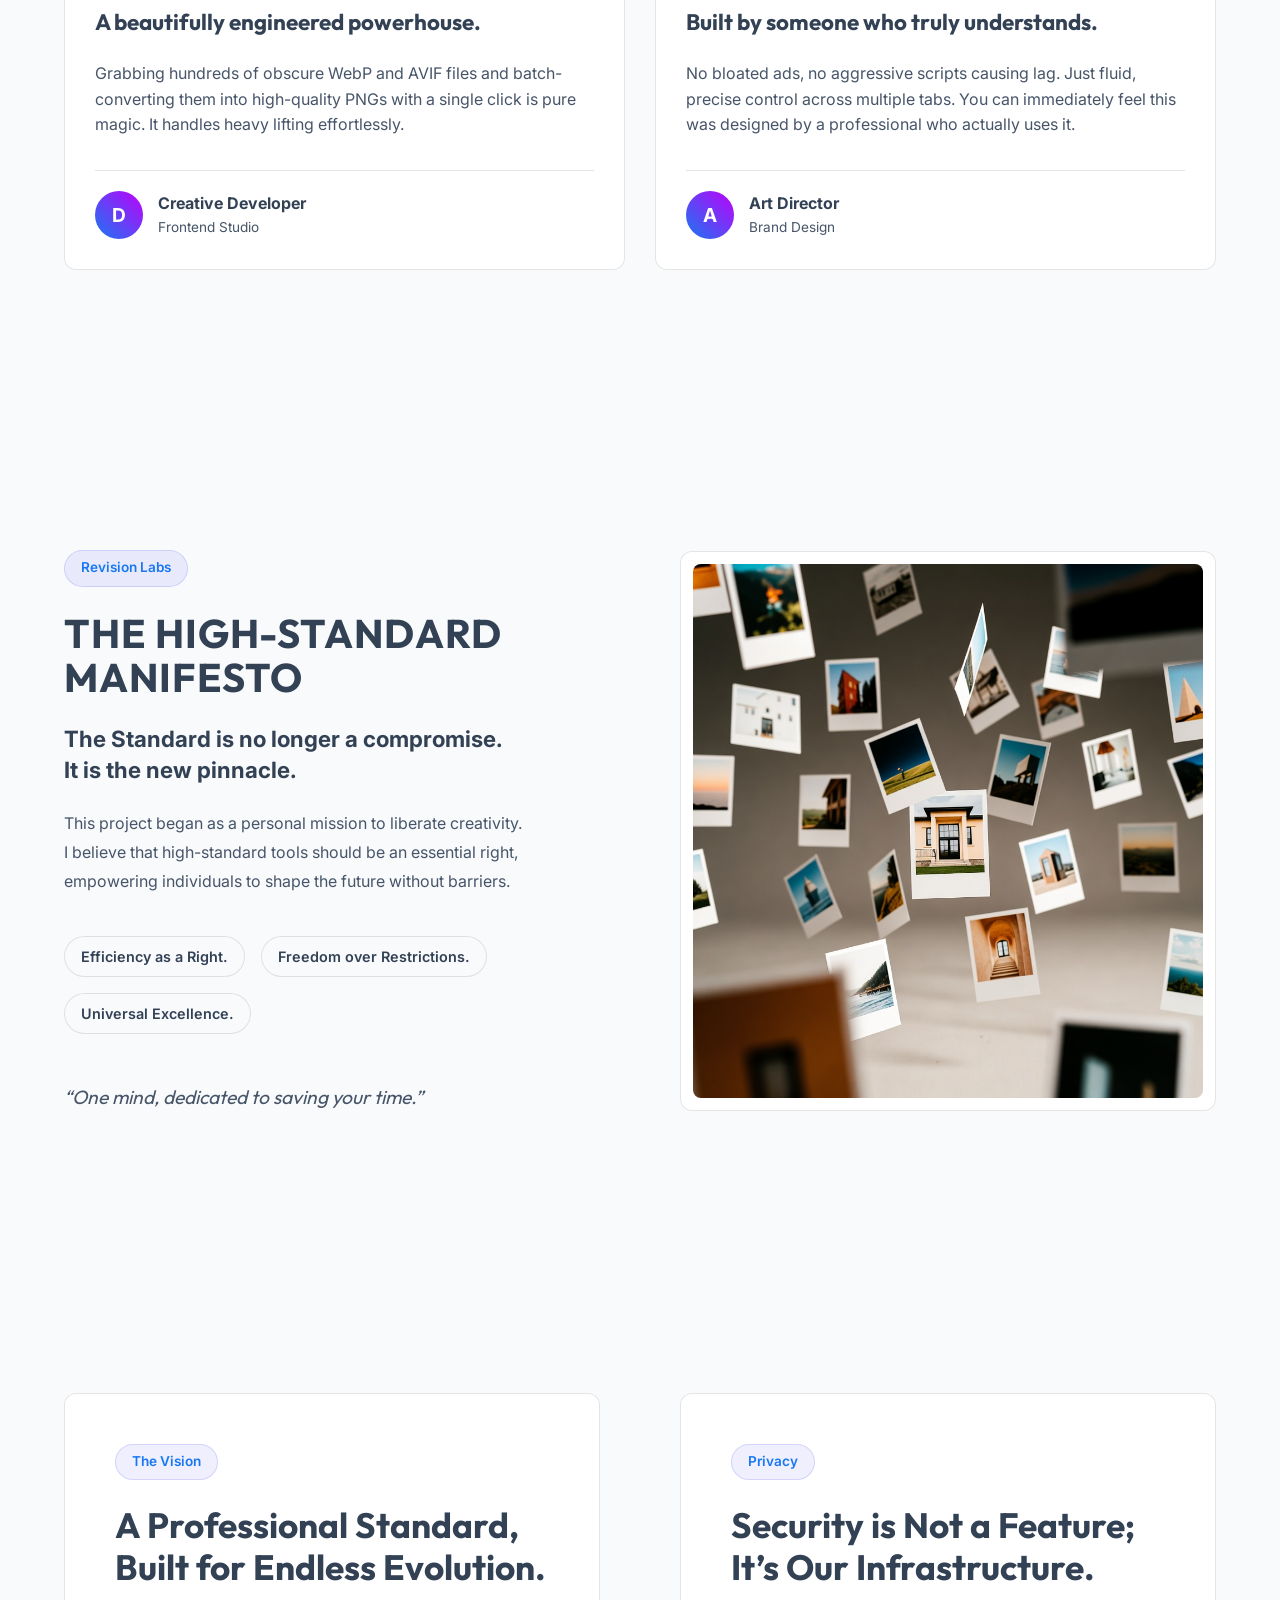
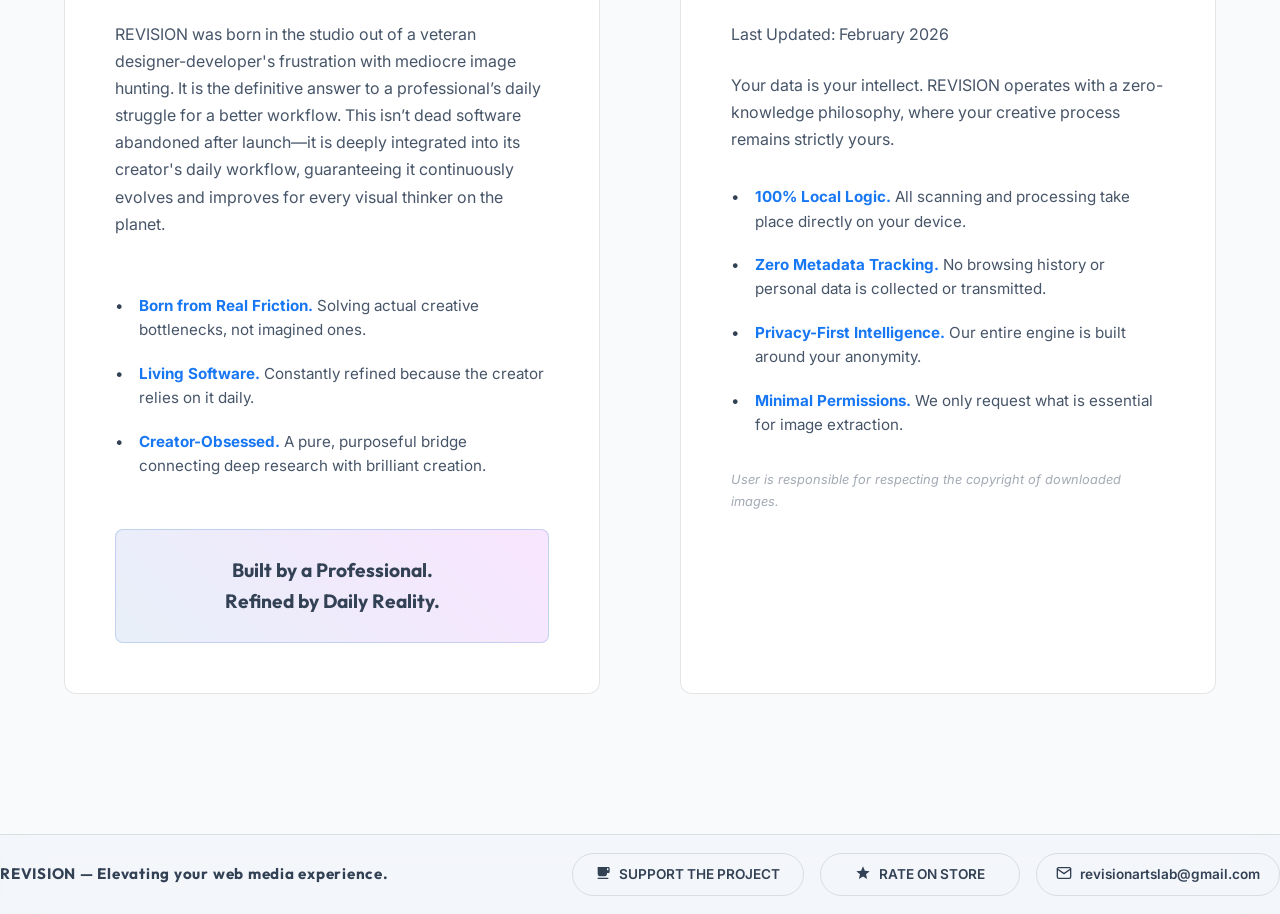
==== commit 2cb2b8a8: "Add files via upload" ====
--- a/index.html
+++ b/index.html
@@ -5,6 +5,7 @@
     <meta charset="UTF-8">
     <meta name="viewport" content="width=device-width, initial-scale=1.0">
     <title>REVISION IMAGE DOWNLOADER - official Landing Page</title>
+    <meta name="p:domain_verify" content="a5da7592b1bcda799bd86162cc337d7b" />
     <link rel="preconnect" href="https://fonts.googleapis.com">
     <link rel="preconnect" href="https://fonts.gstatic.com" crossorigin>
     <link
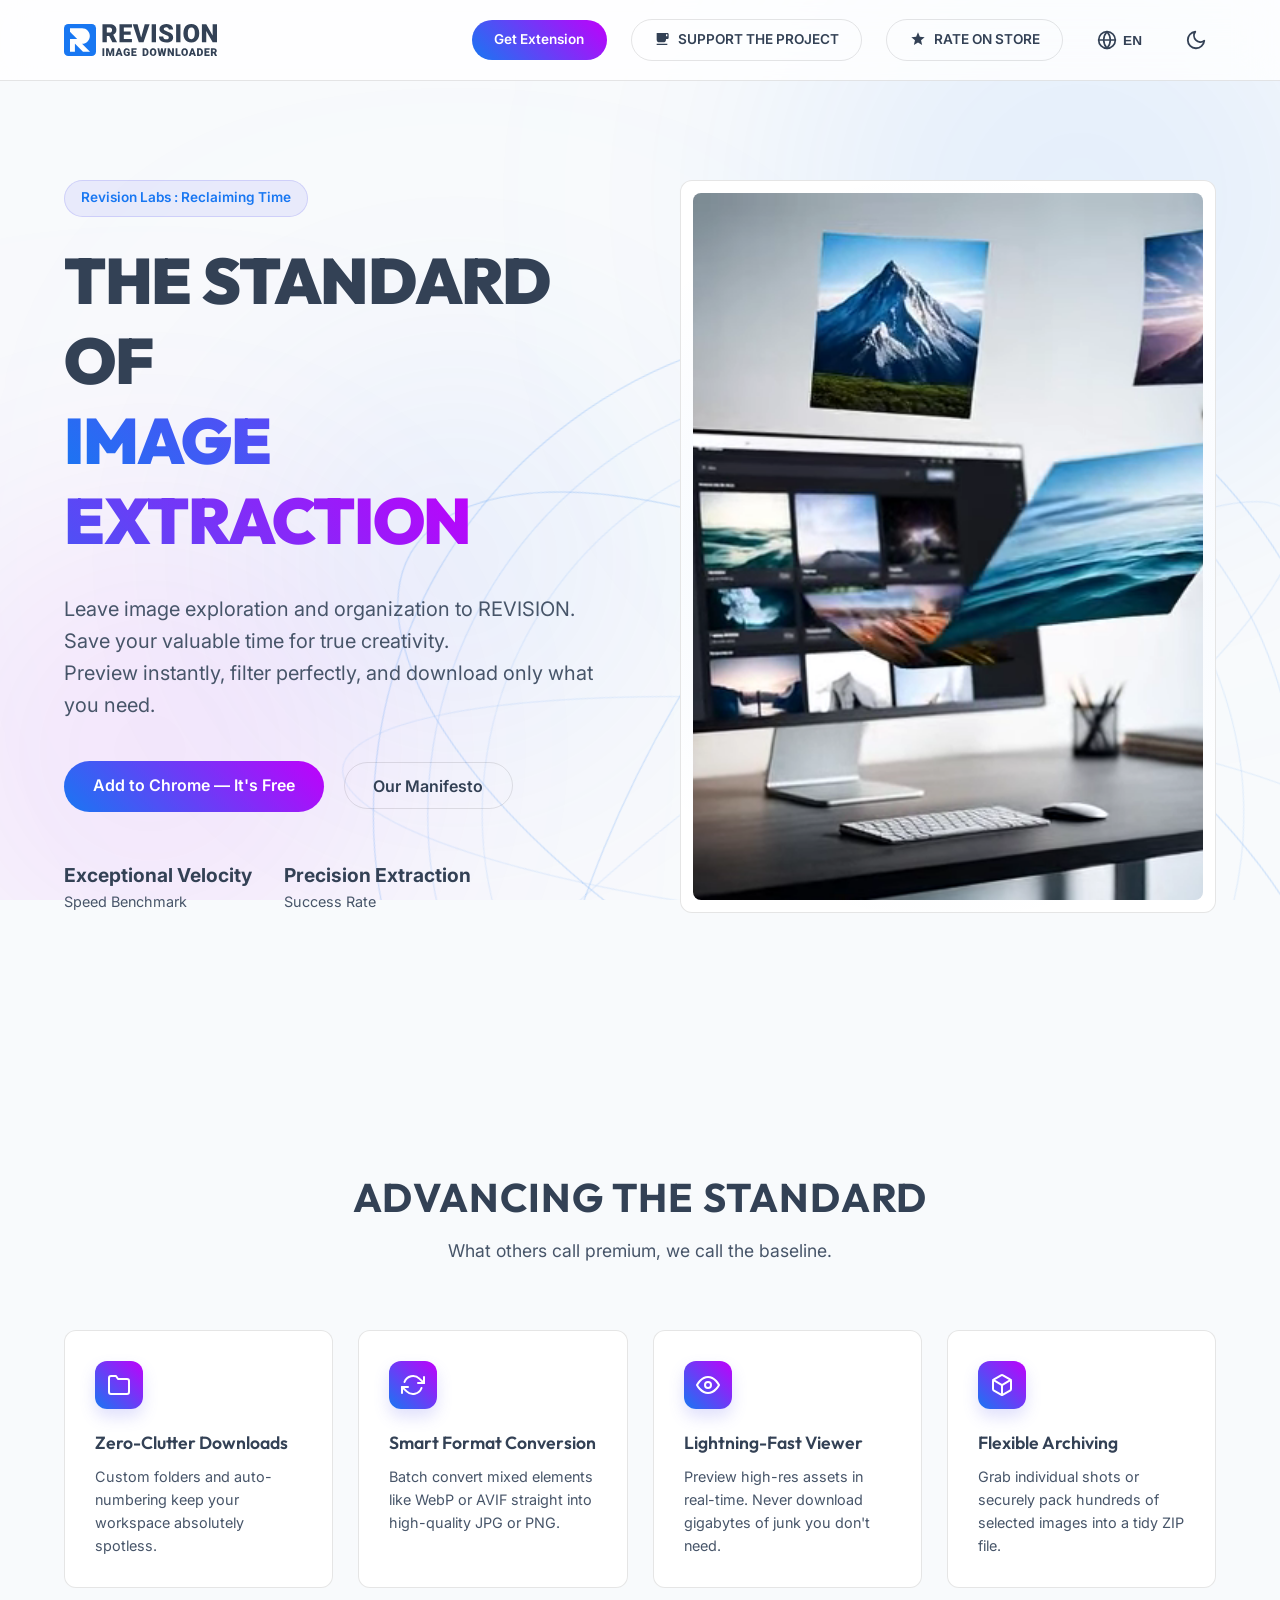
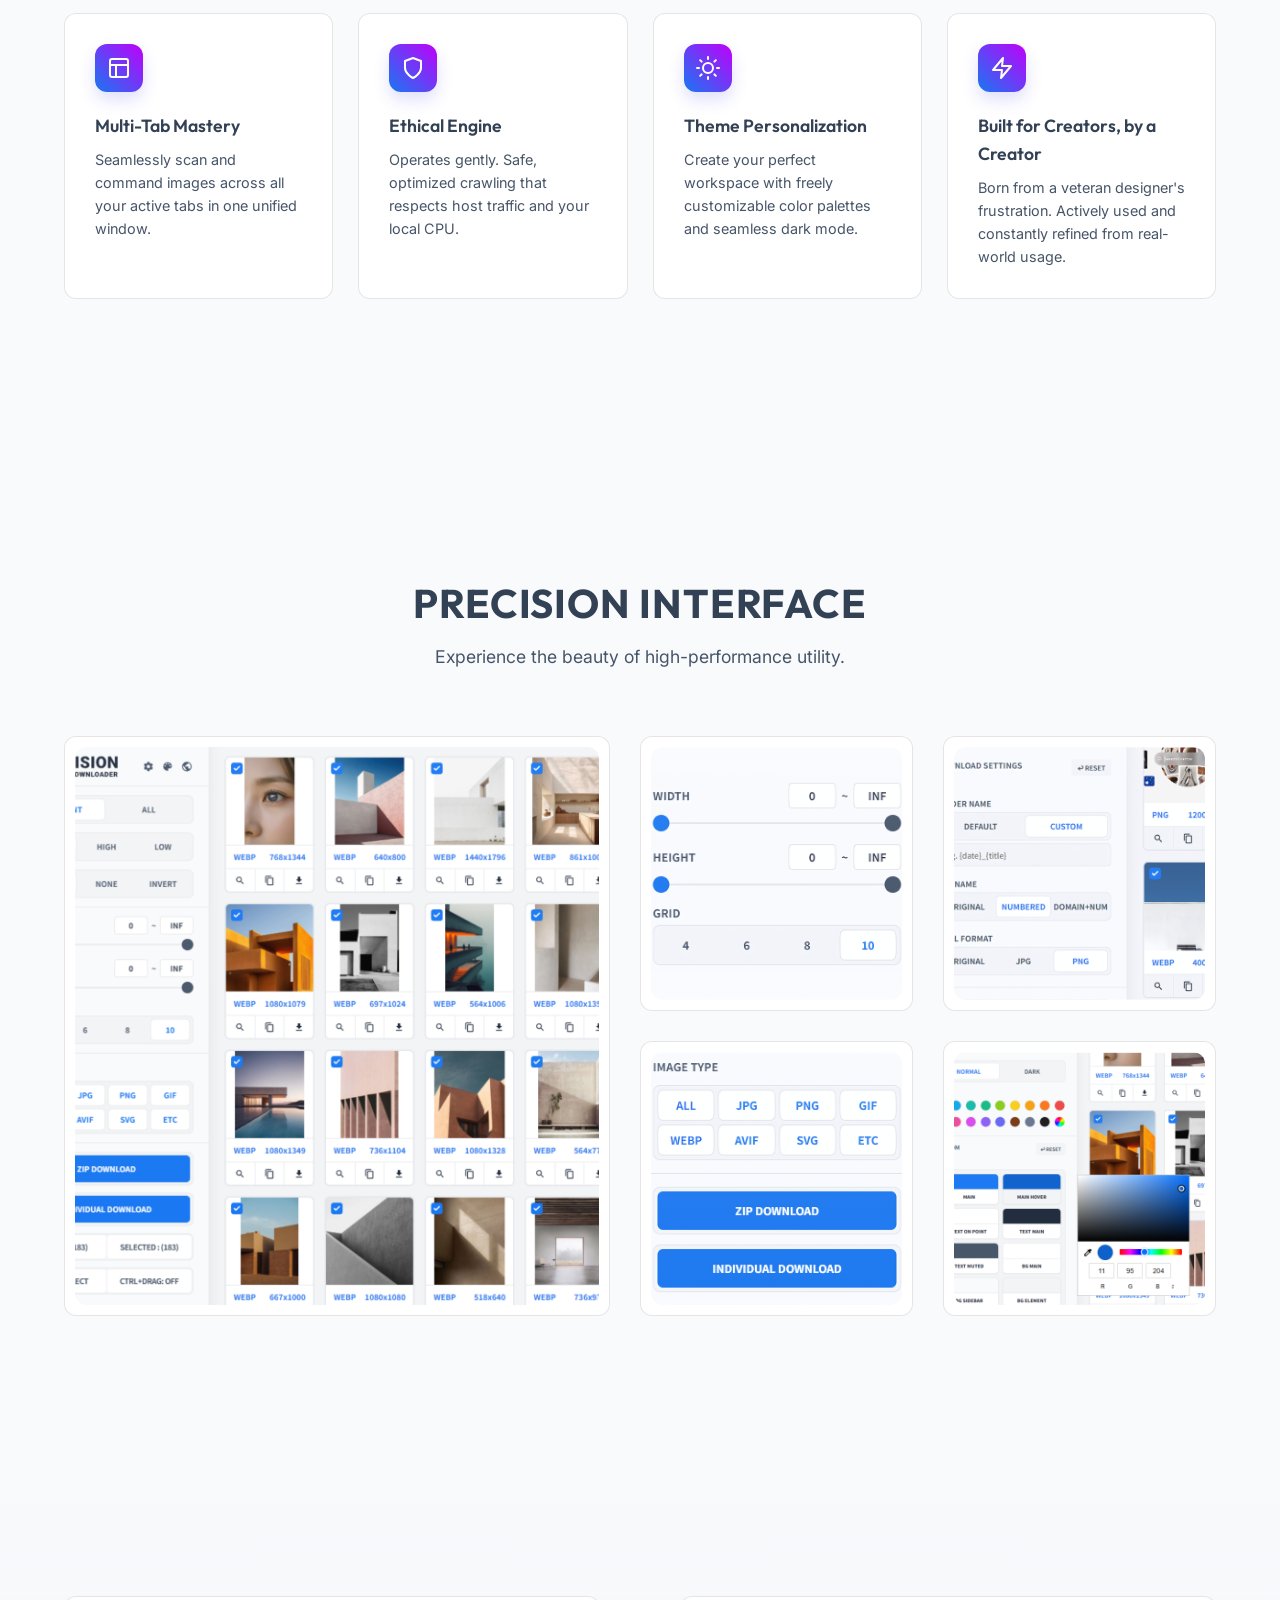
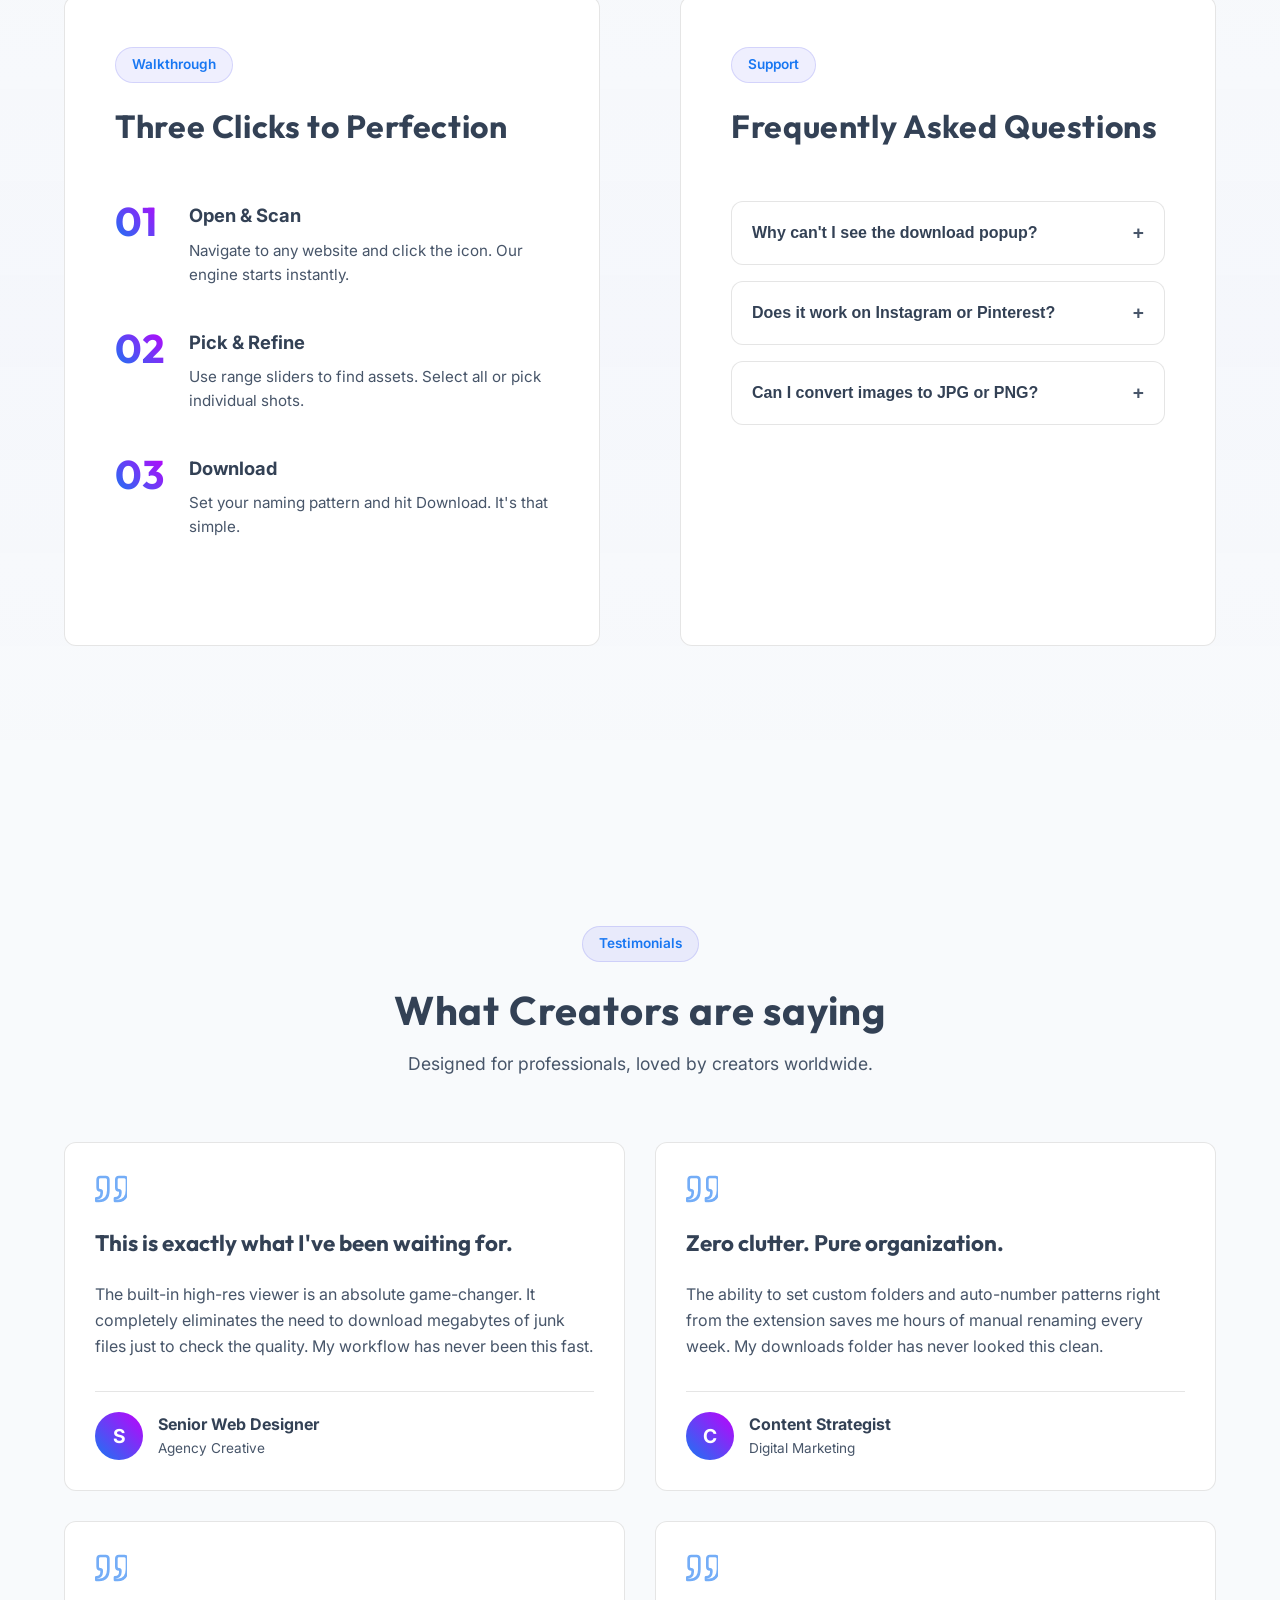
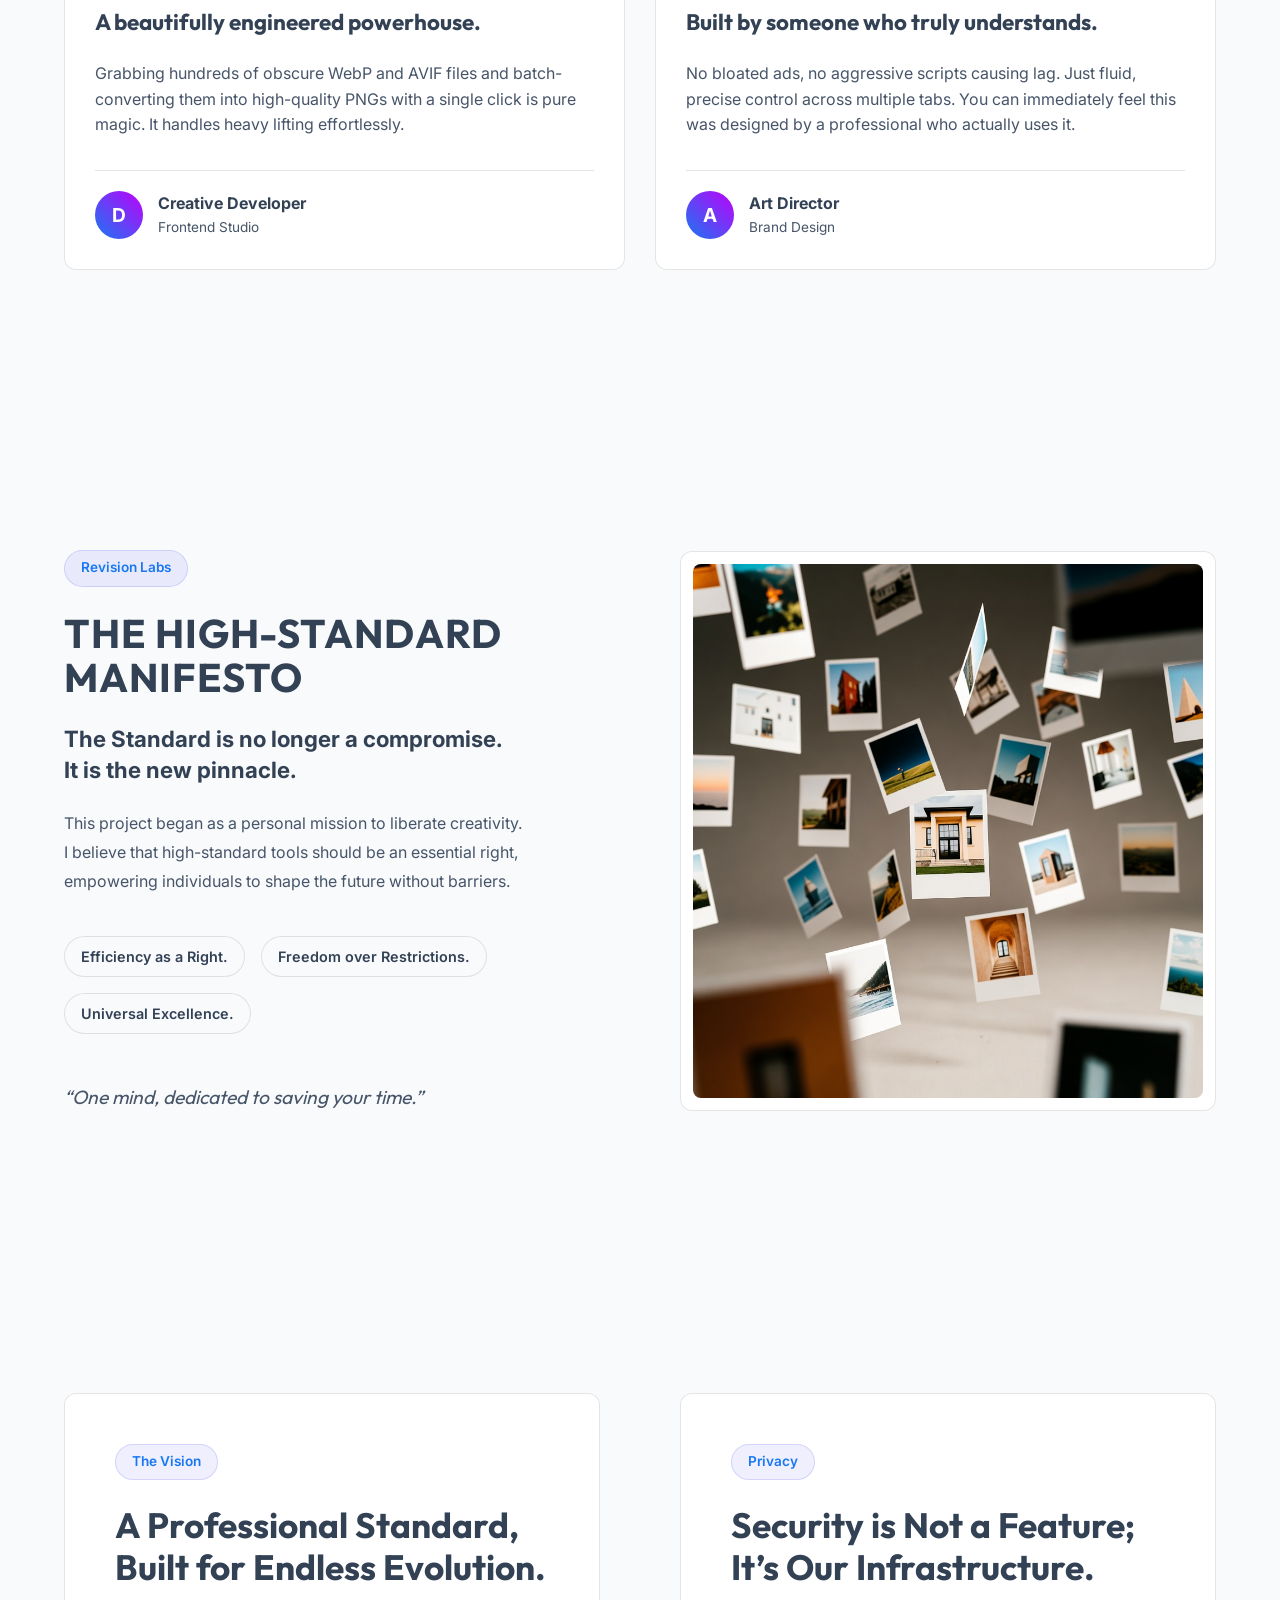
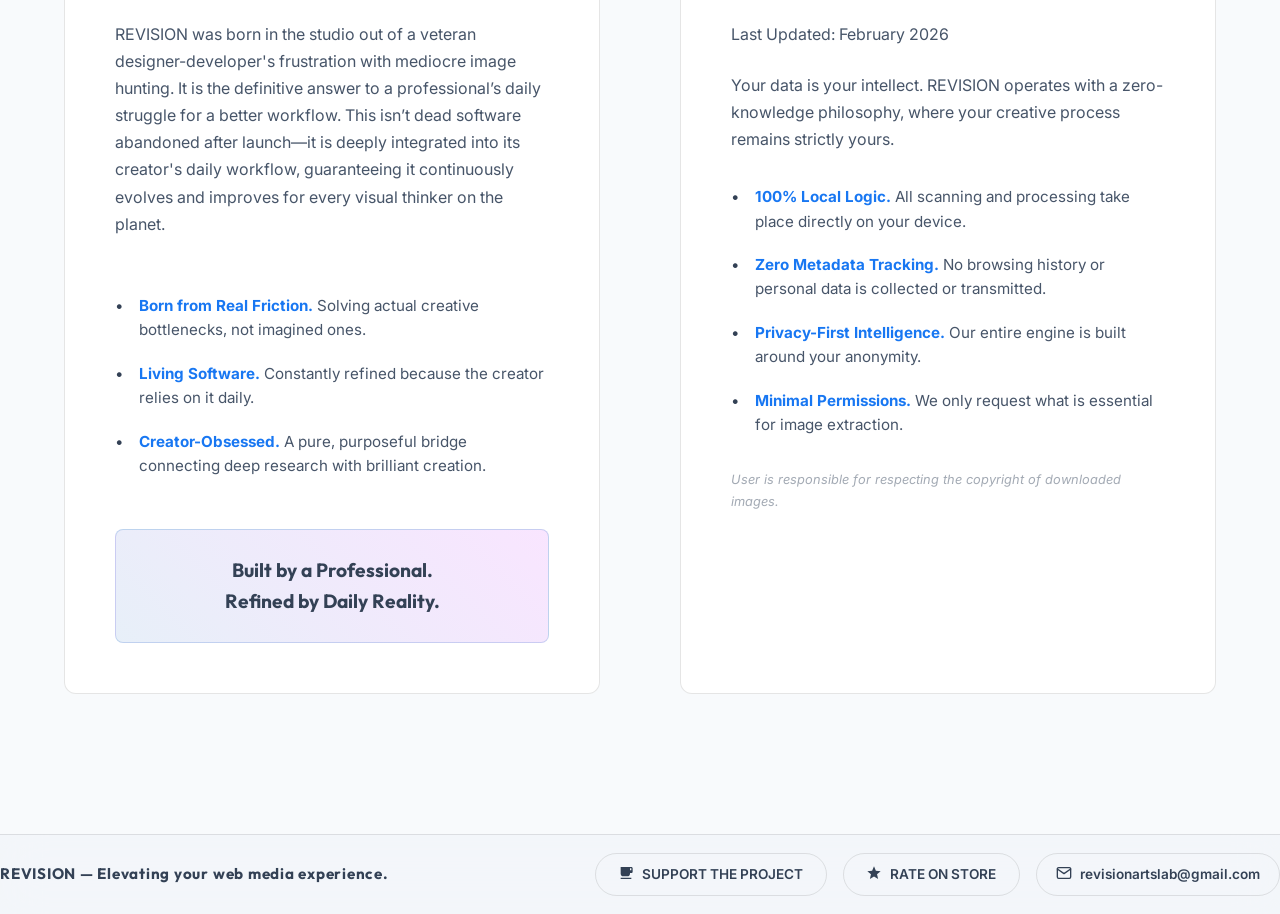
==== commit b91ef32d: "Add files via upload" ====
--- a/index.html
+++ b/index.html
@@ -5,6 +5,7 @@
     <meta charset="UTF-8">
     <meta name="viewport" content="width=device-width, initial-scale=1.0">
     <title>REVISION IMAGE DOWNLOADER - official Landing Page</title>
+    <meta name="google-site-verification" content="2xDopDxNs18mn6u4zyBm__t3BilMeVWUo4t4VEAq4qQ" />
     <meta name="p:domain_verify" content="a5da7592b1bcda799bd86162cc337d7b" />
     <link rel="preconnect" href="https://fonts.googleapis.com">
     <link rel="preconnect" href="https://fonts.gstatic.com" crossorigin>
--- a/style.css
+++ b/style.css
@@ -326,14 +326,30 @@
     margin-left: auto;
 }
 
+@media (max-width: 992px) {
+    .nav-actions {
+        gap: 12px;
+    }
+
+    /* Hide redundant action buttons in header on mobile/tablet */
+    .nav-actions>a.btn-primary-sm,
+    .nav-actions>a.btn-outline-sm {
+        display: none !important;
+    }
+
+    .logo {
+        font-size: 1.2rem;
+        gap: 8px;
+    }
+
+    .logo-svg {
+        height: 28px;
+    }
+}
+
 @media (max-width: 768px) {
-    .nav-actions {
-        gap: 0.8rem;
-    }
-
-    .btn-primary-sm {
-        padding: 0.5rem 1rem;
-        font-size: 0.75rem;
+    nav {
+        height: 70px;
     }
 }
 
@@ -413,8 +429,6 @@
 .btn-primary-sm {
     padding: 0.6rem 1.4rem;
     font-size: 0.85rem;
-    min-width: 154px;
-    /* [Stabilize] 고정 너비로 언어 변경 시 변동 방지 */
     display: inline-flex;
     align-items: center;
     justify-content: center;
@@ -436,8 +450,6 @@
     border-radius: 50px;
     font-weight: 600;
     font-size: 0.85rem;
-    min-width: 200px;
-    /* [Stabilize] 영문 "SUPPORT THE PROJECT" 기준으로 너비 고정 */
     display: inline-flex;
     align-items: center;
     justify-content: center;
@@ -1527,11 +1539,35 @@
 @media (max-width: 900px) {
     :root {
         --section-p-v: 80px;
-        /* Standard mobile section spacing */
     }
 
     .container {
         width: 92%;
+    }
+
+    /* Disable backdrop-filter on mobile to avoid rendering artifacts (white boxes) */
+    header,
+    footer {
+        backdrop-filter: none !important;
+        -webkit-backdrop-filter: none !important;
+    }
+
+    header {
+        background: var(--bg-header-scrolled) !important;
+    }
+
+    footer {
+        background: var(--bg-dark) !important;
+    }
+
+    /* Disable blurred background blobs on mobile as they often cause "square block" rendering errors */
+    .bg-glow {
+        display: none !important;
+    }
+
+    /* Hide back-to-top on mobile/tablet for cleaner UX and to avoid fixed-pos artifacts */
+    .back-to-top {
+        display: none !important;
     }
 
     .hero-grid {
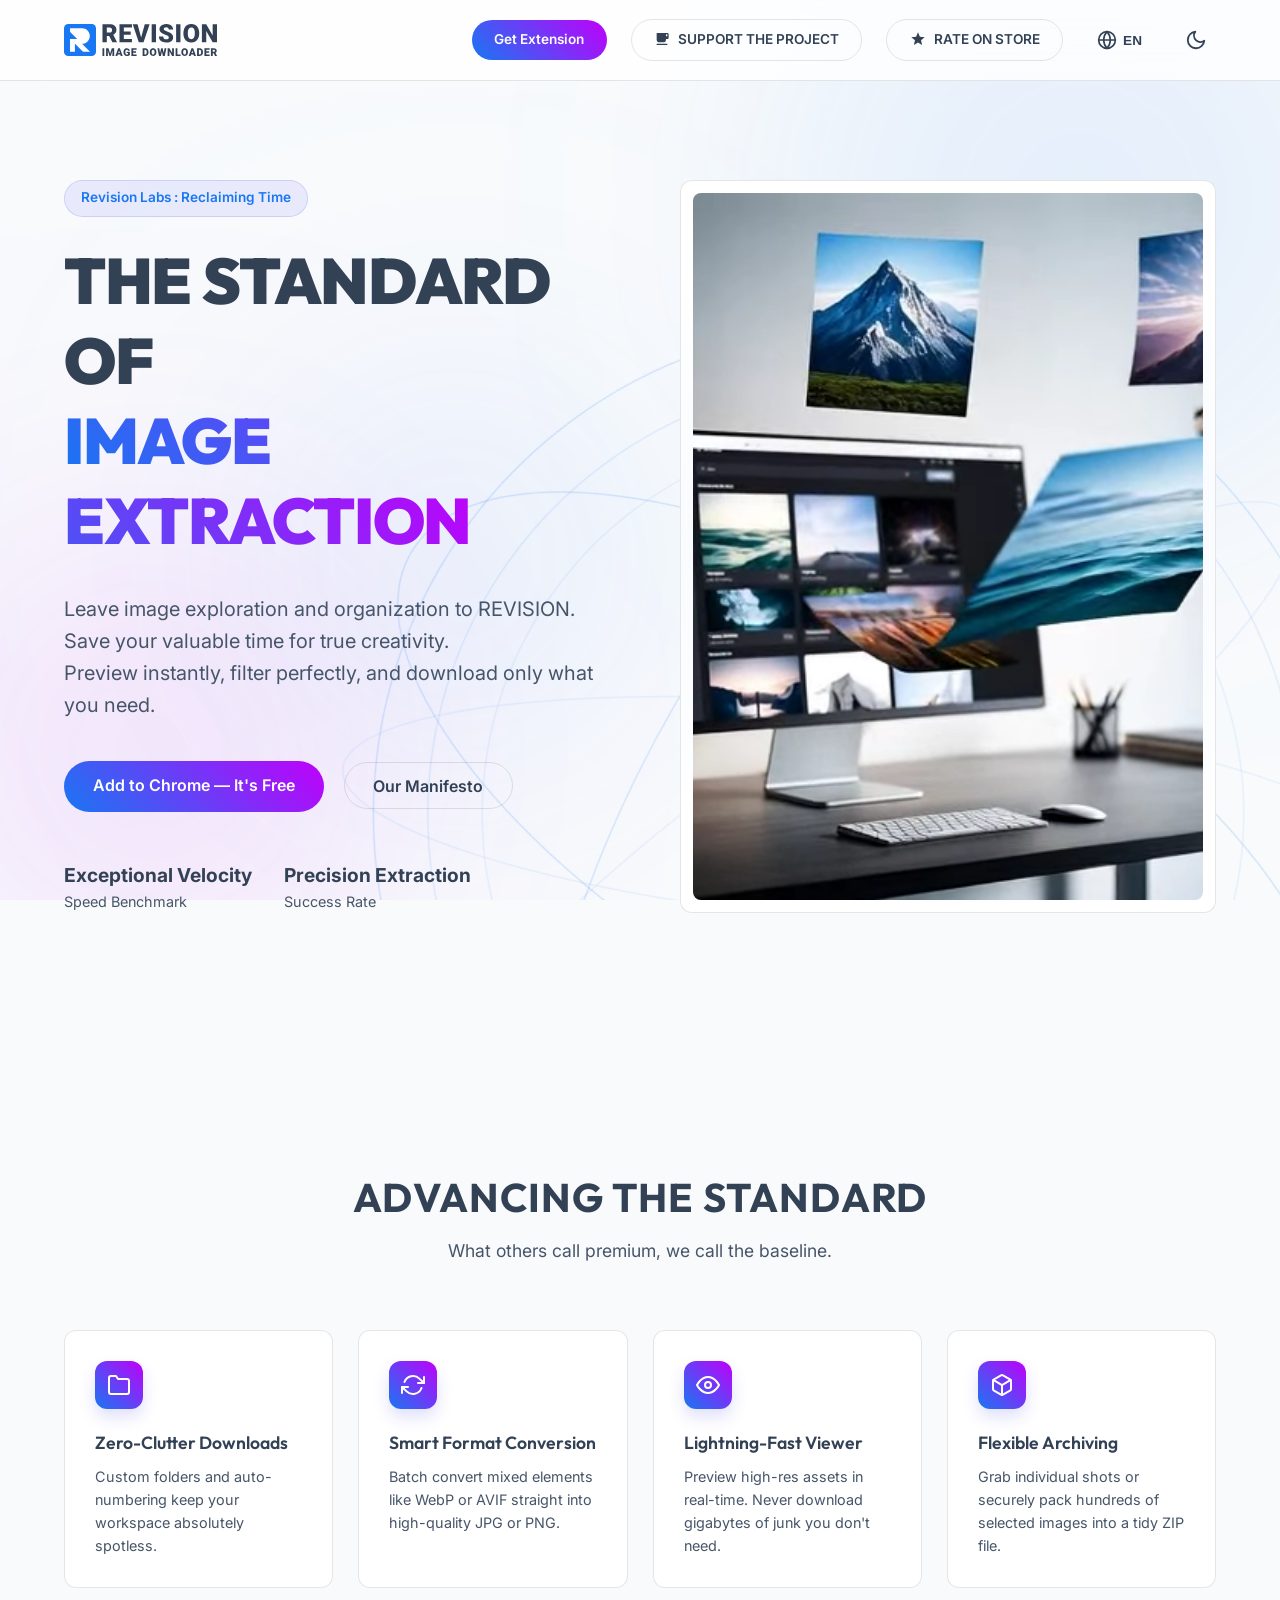
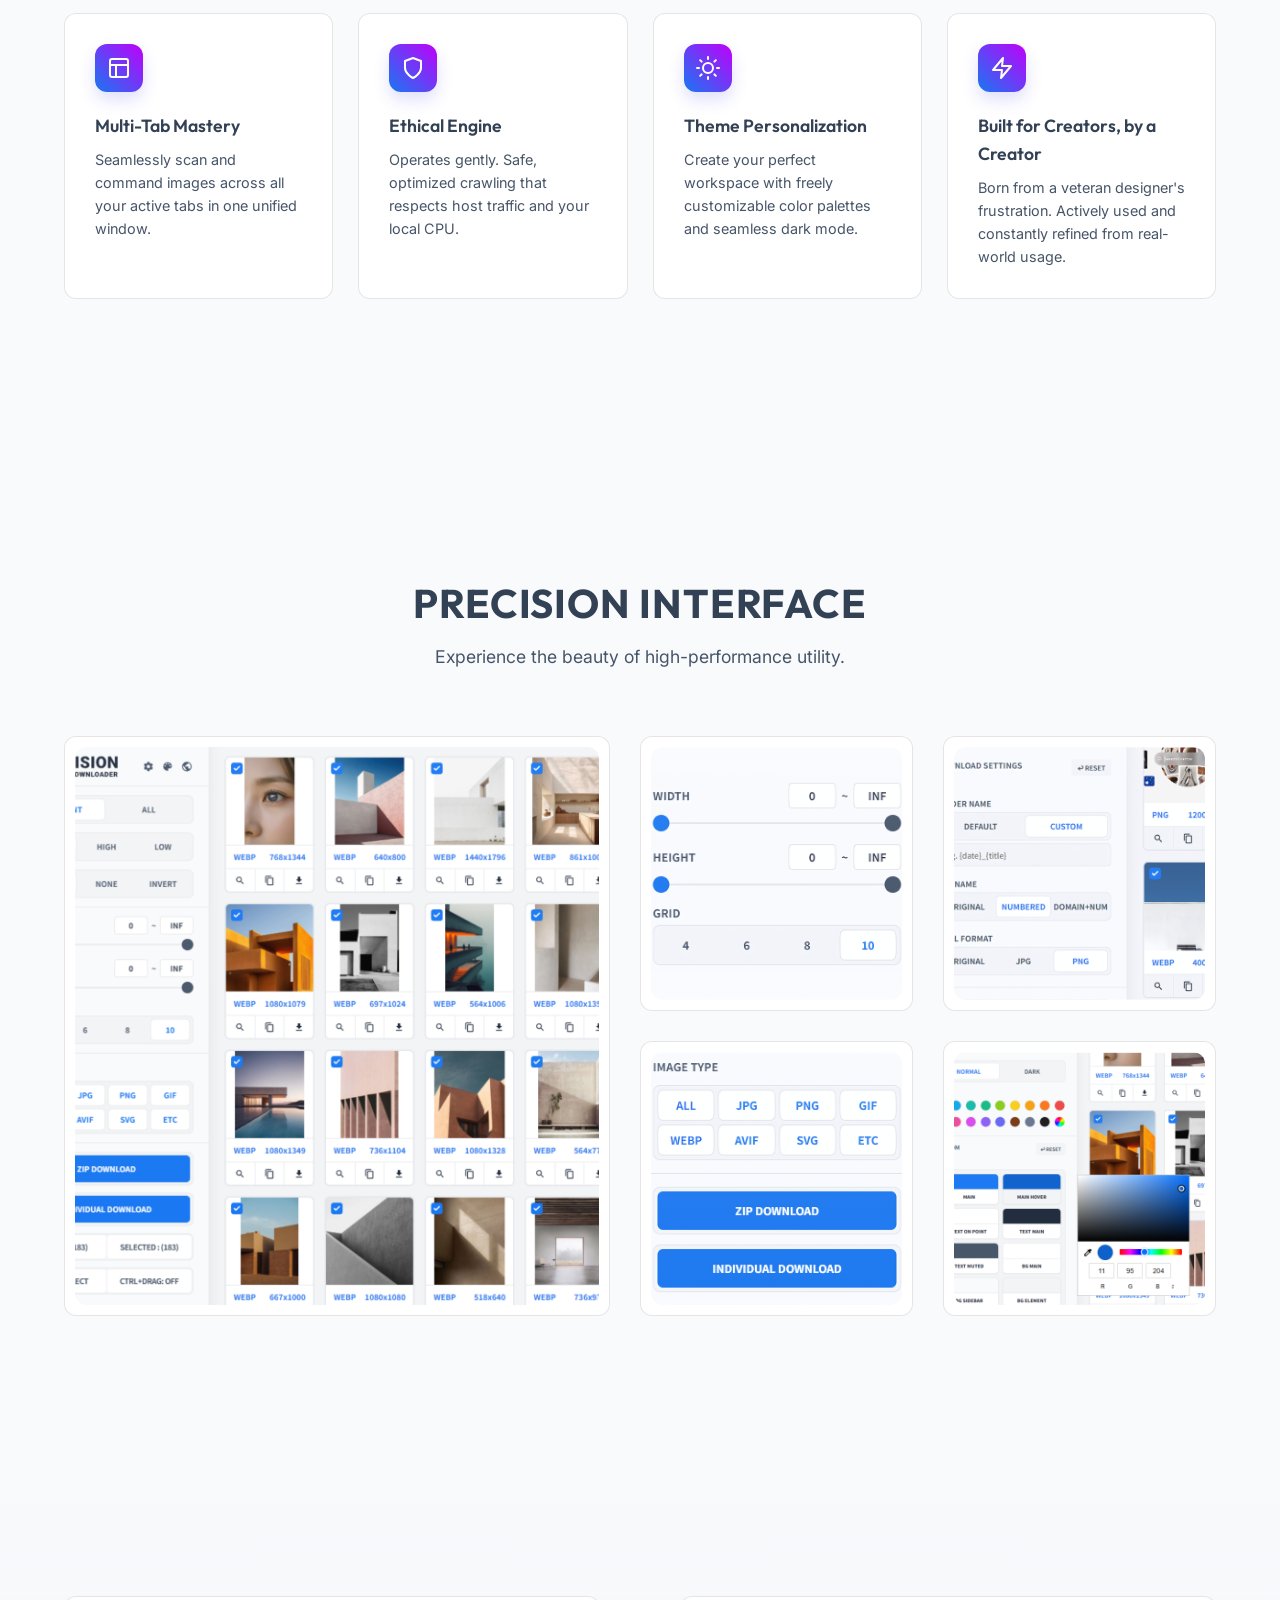
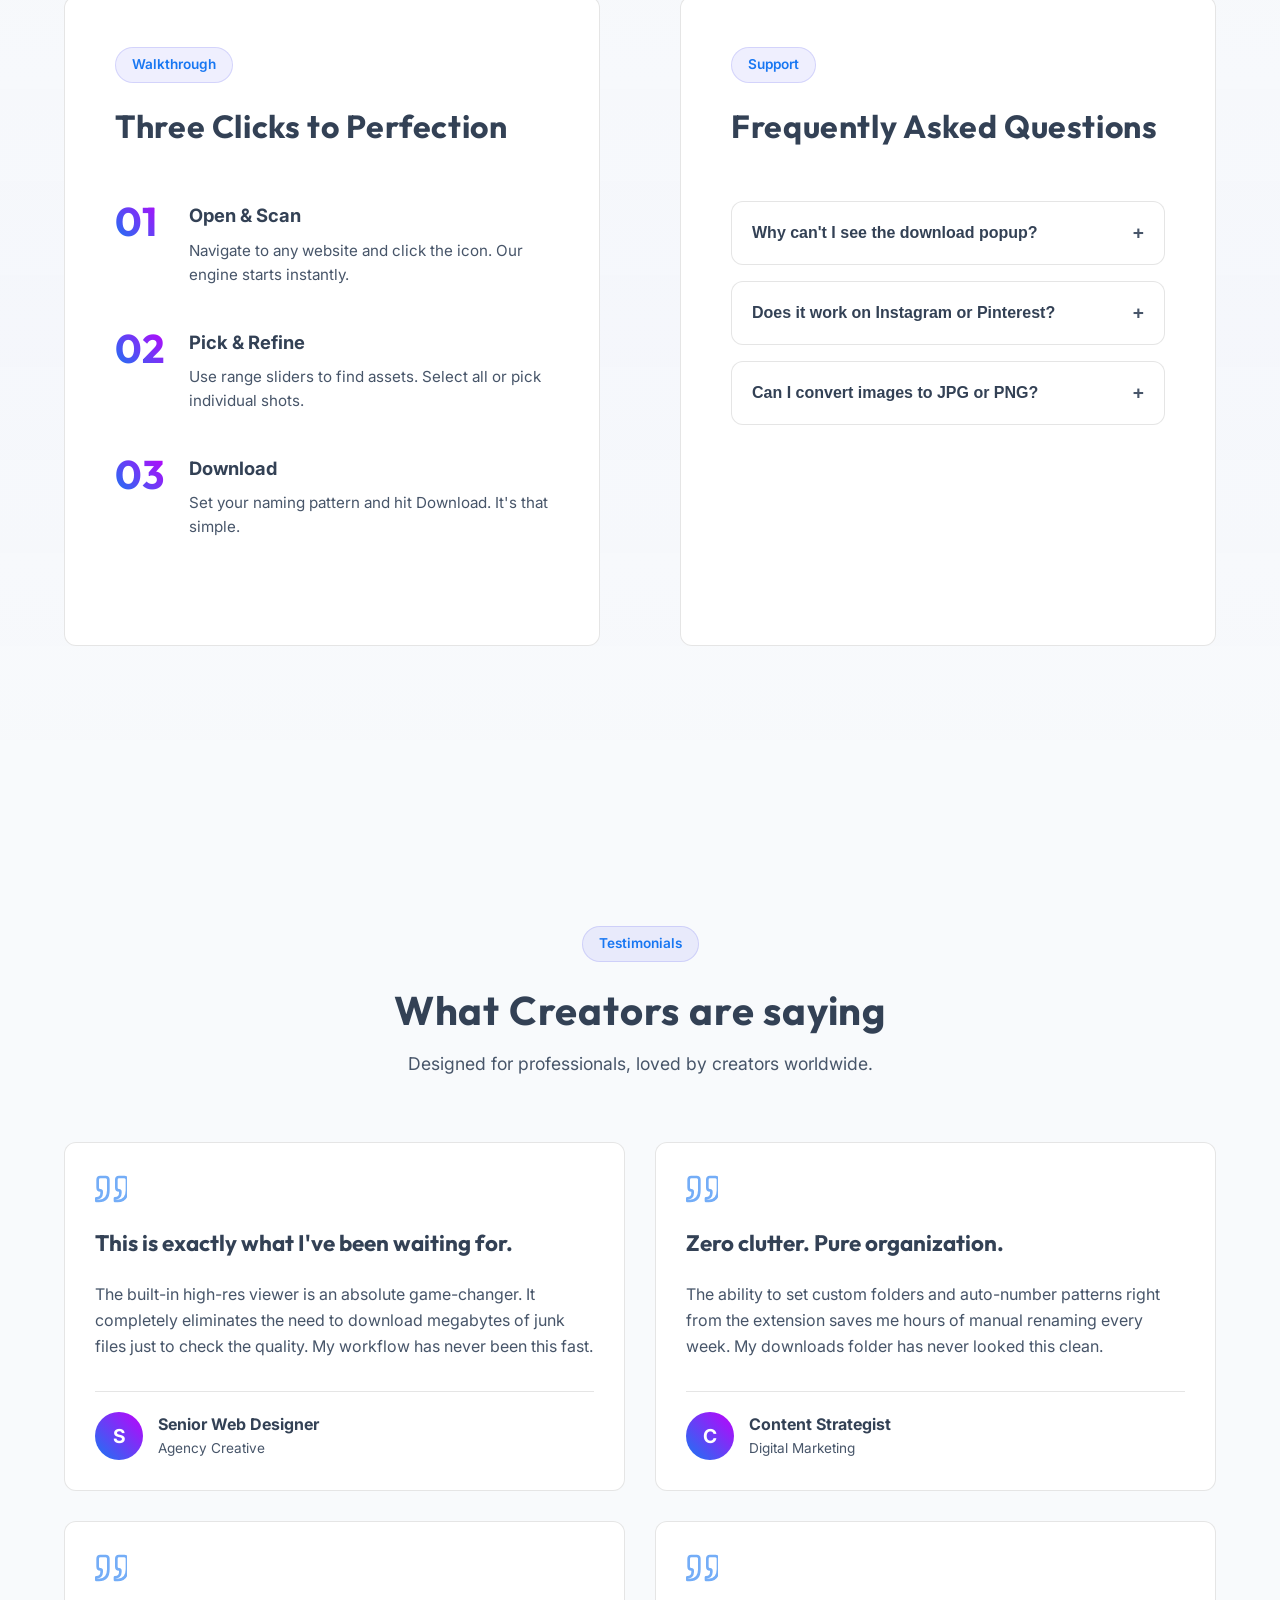
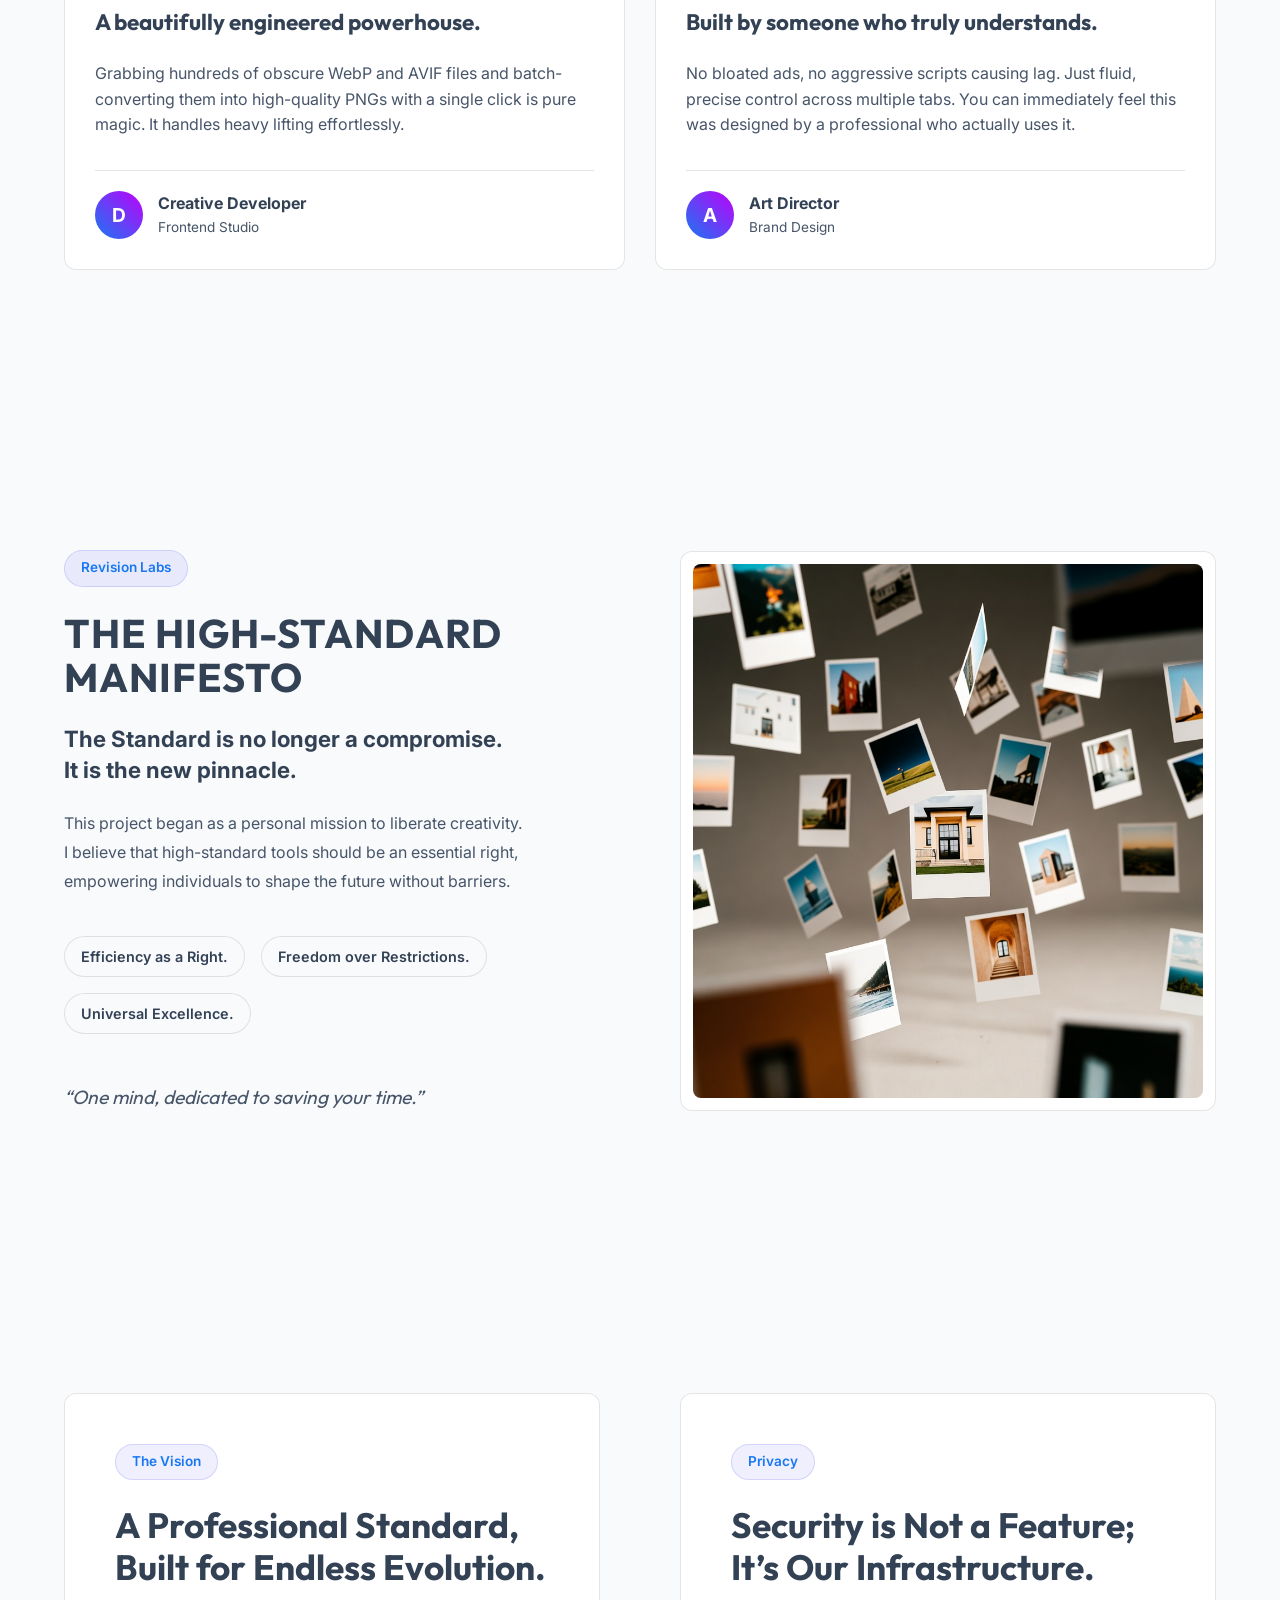
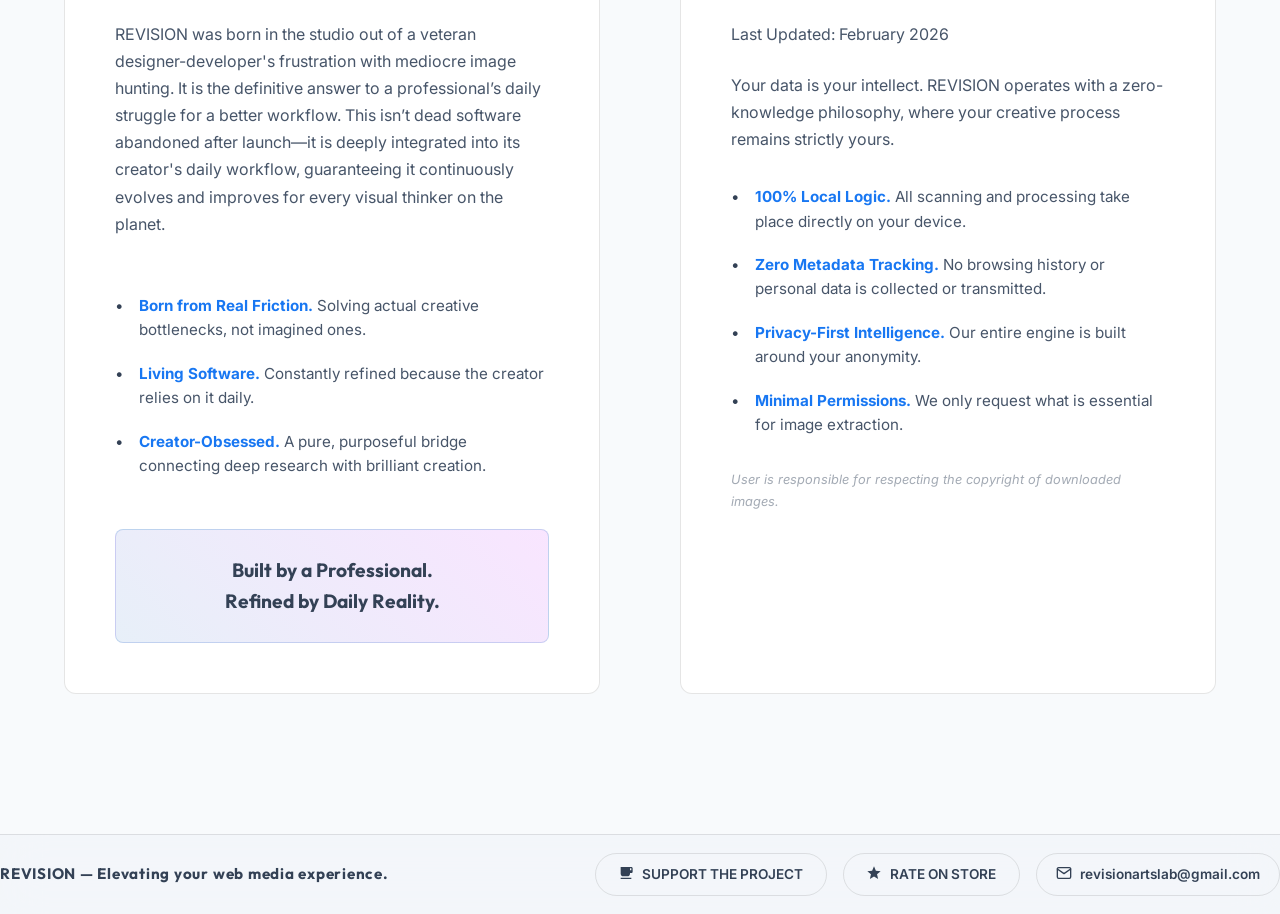
==== commit 4519c87e: "Add files via upload" ====
--- a/index.html
+++ b/index.html
@@ -9,6 +9,7 @@
     <meta name="p:domain_verify" content="a5da7592b1bcda799bd86162cc337d7b" />
     <link rel="preconnect" href="https://fonts.googleapis.com">
     <link rel="preconnect" href="https://fonts.gstatic.com" crossorigin>
+    <link rel="canonical" href="https://revisionarts.com/">
     <link
         href="https://fonts.googleapis.com/css2?family=Inter:wght@300;400;600;800&family=Outfit:wght@400;700;900&family=Noto+Sans+KR:wght@400;700;900&family=Noto+Sans+JP:wght@400;700;900&family=Noto+Sans+SC:wght@400;700;900&family=Noto+Sans+TC:wght@400;700;900&display=swap"
         rel="stylesheet">
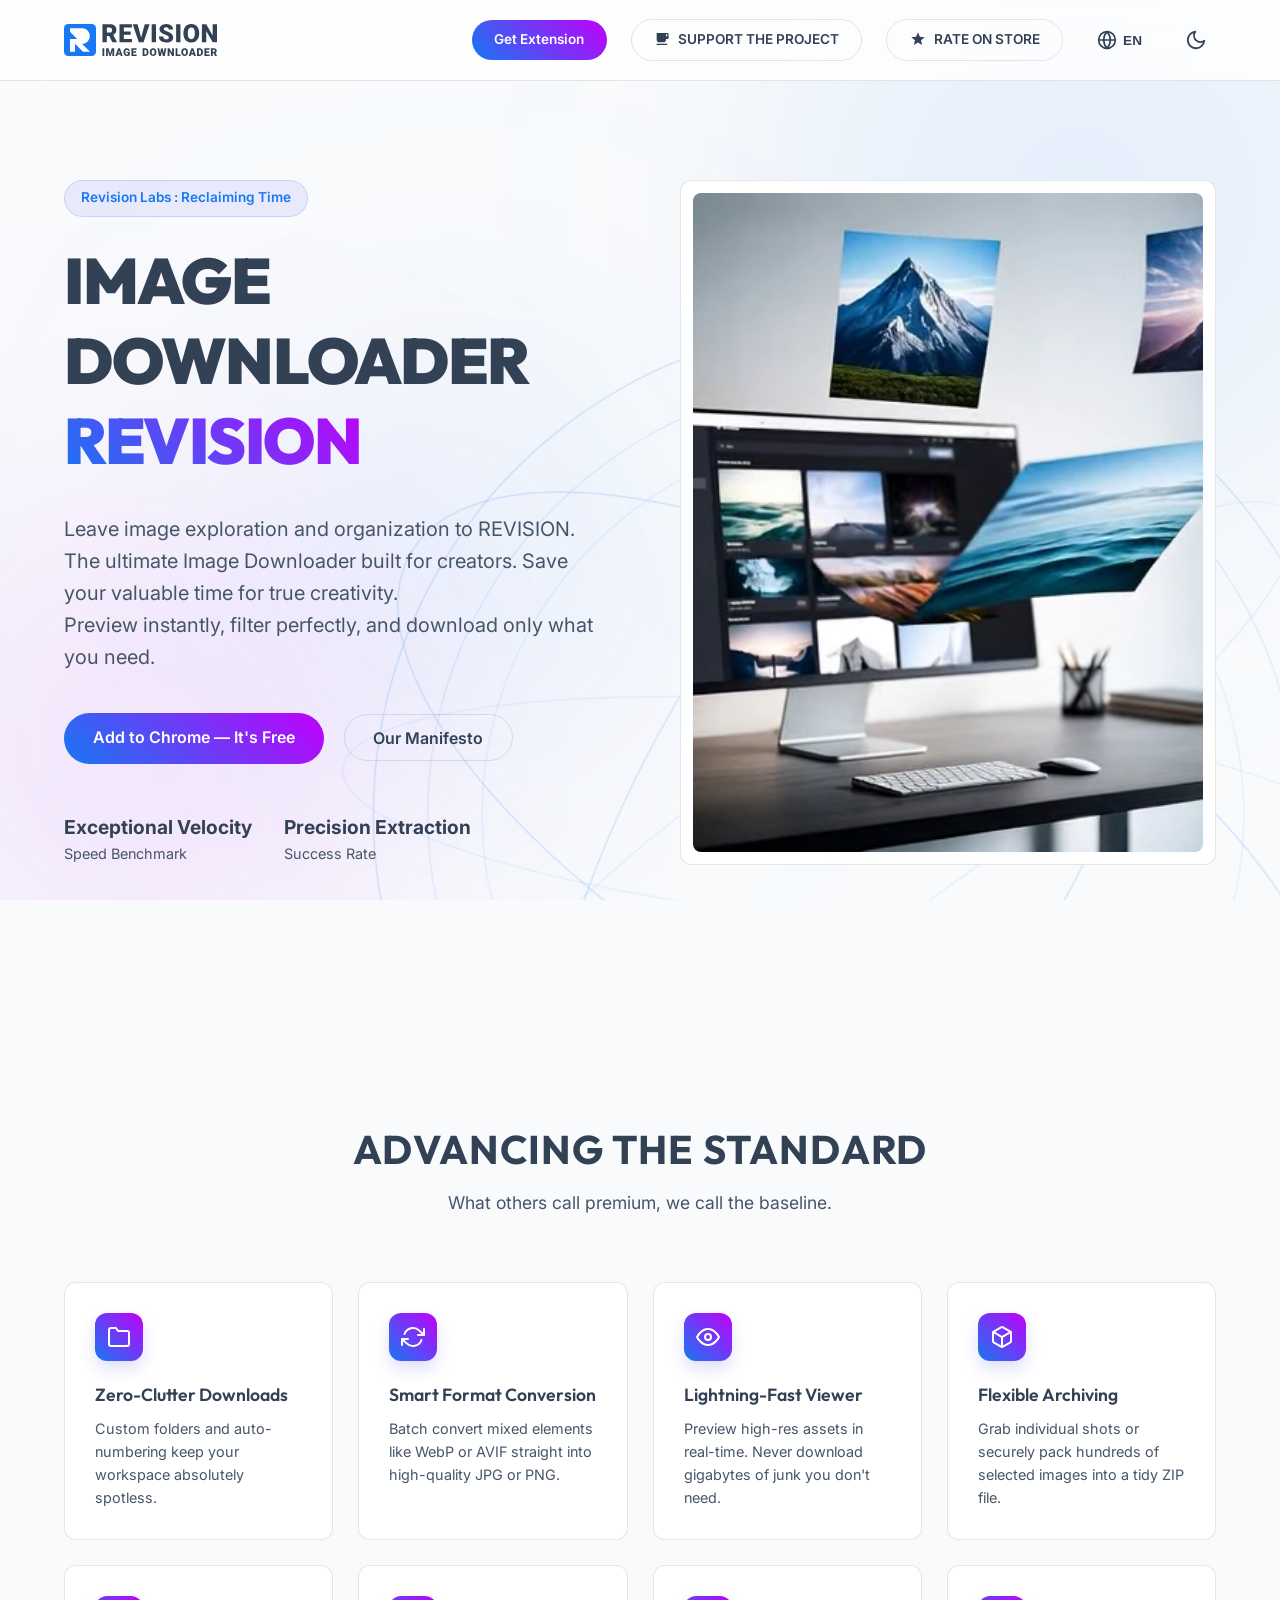
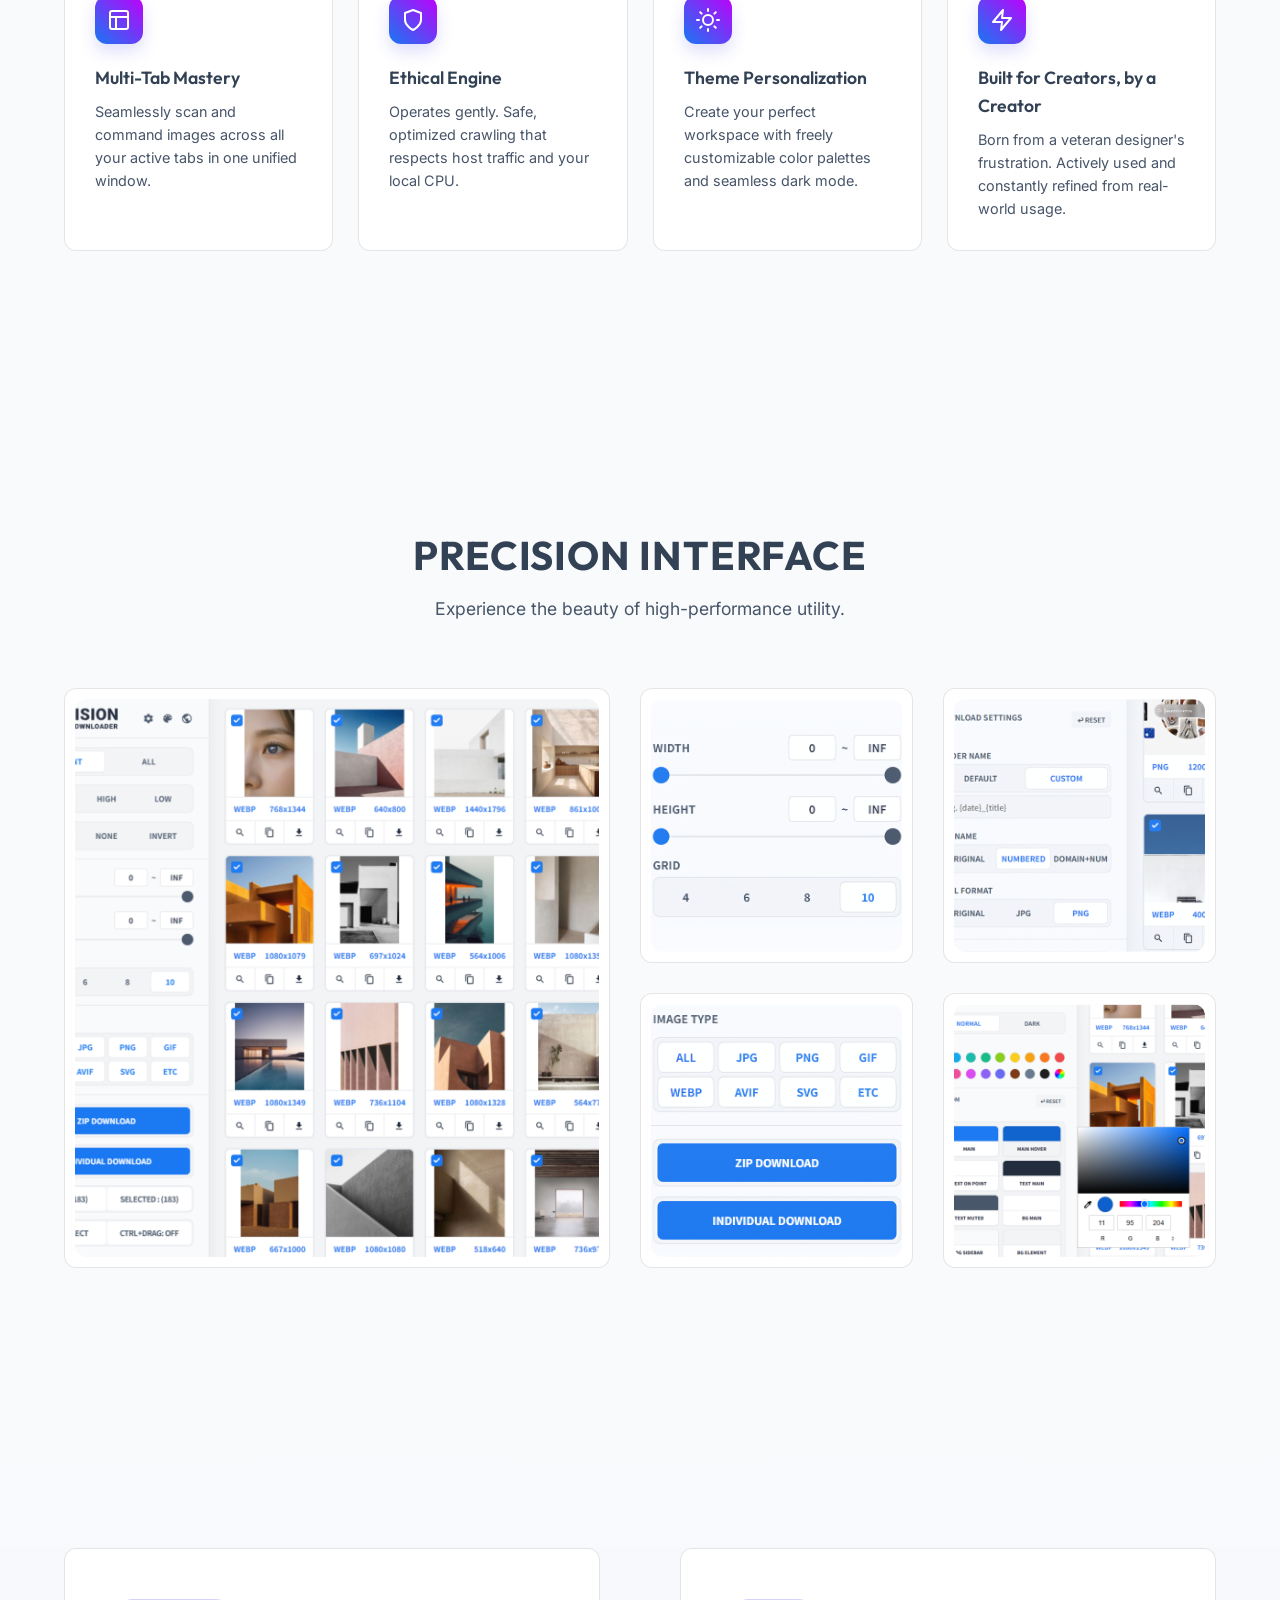
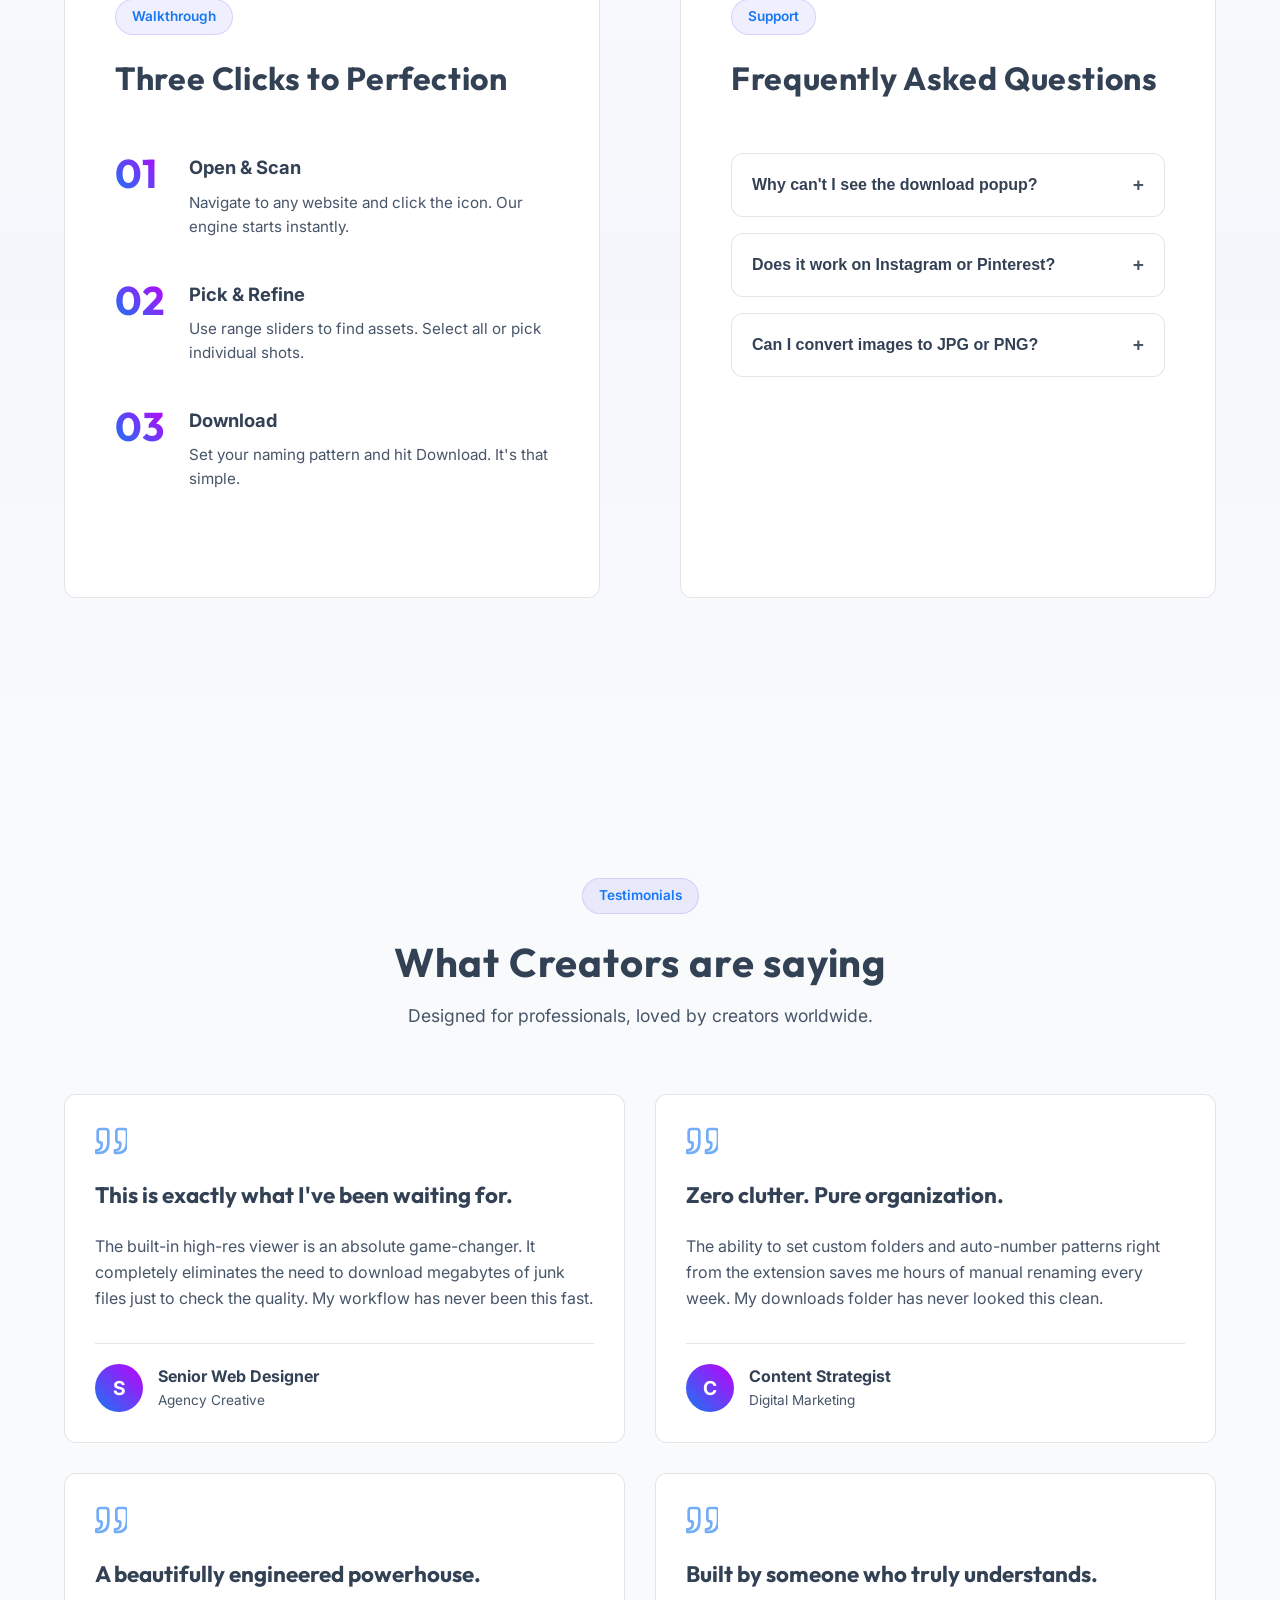
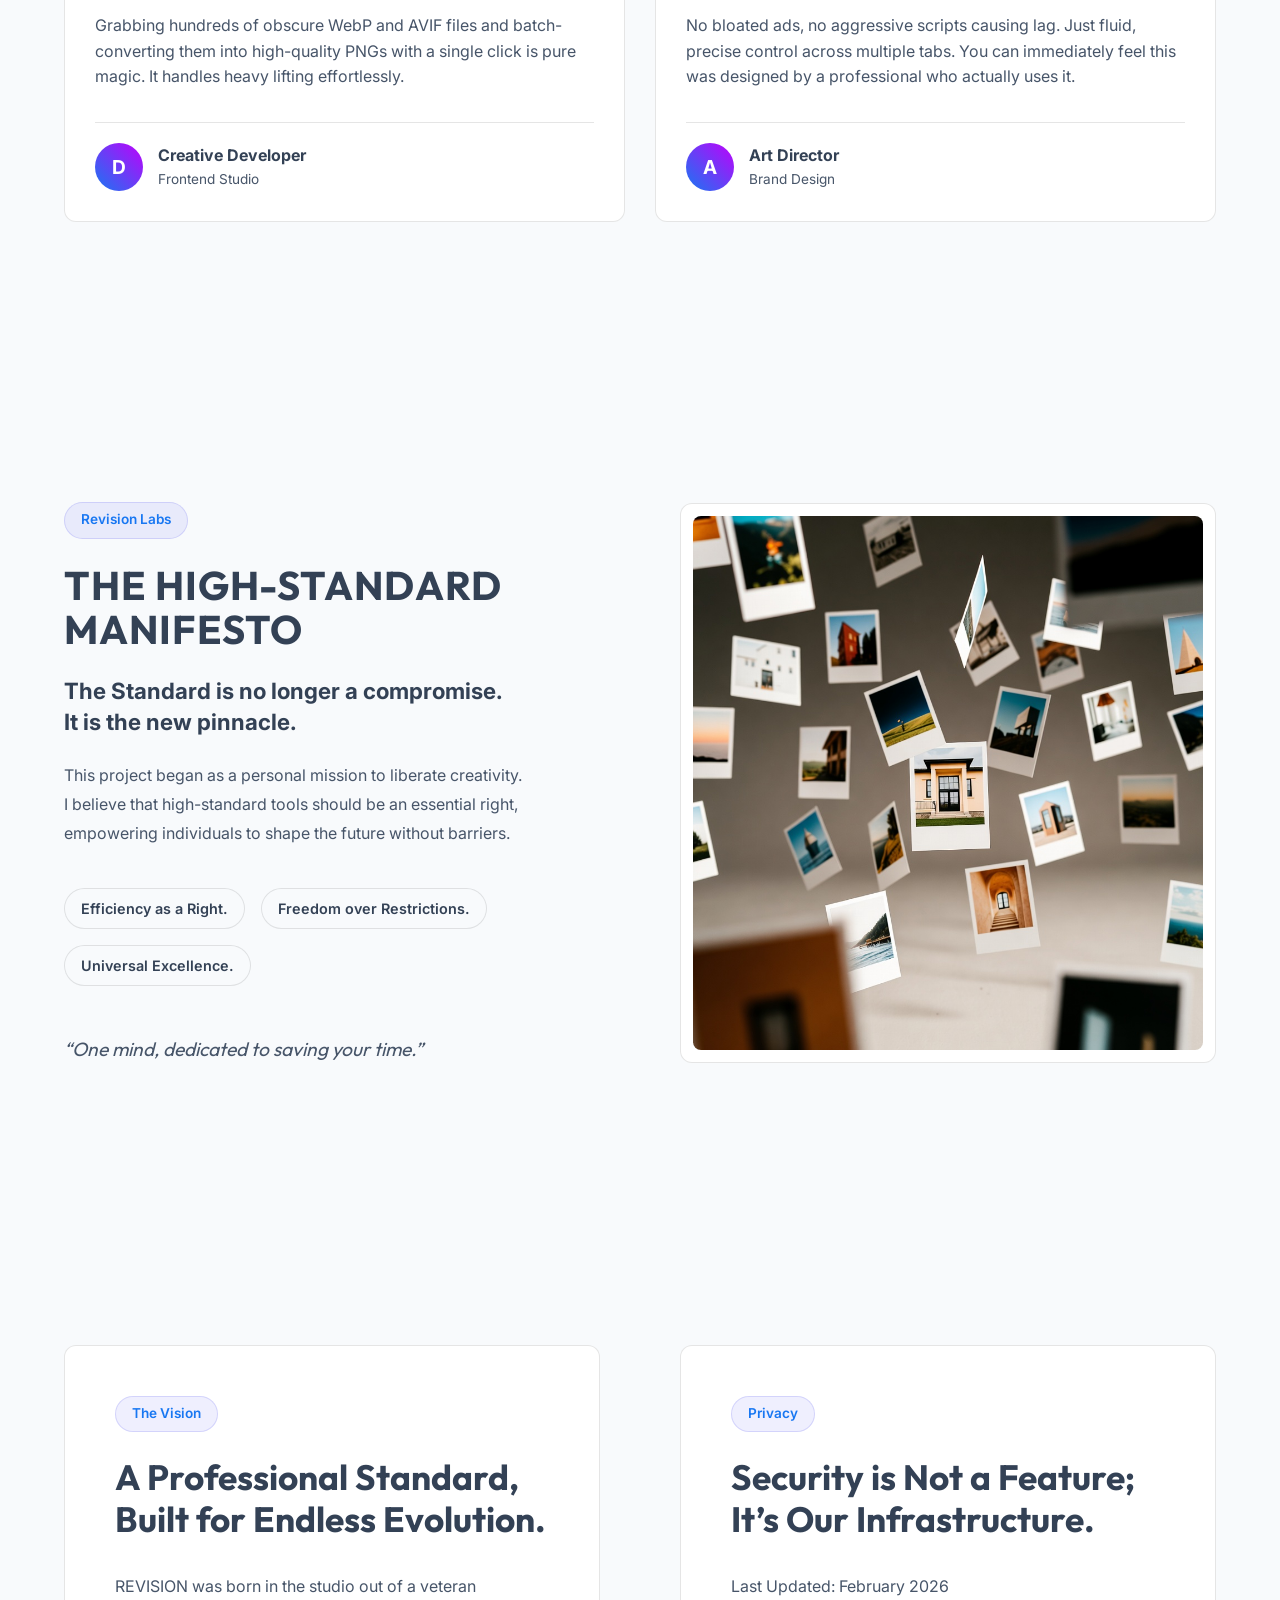
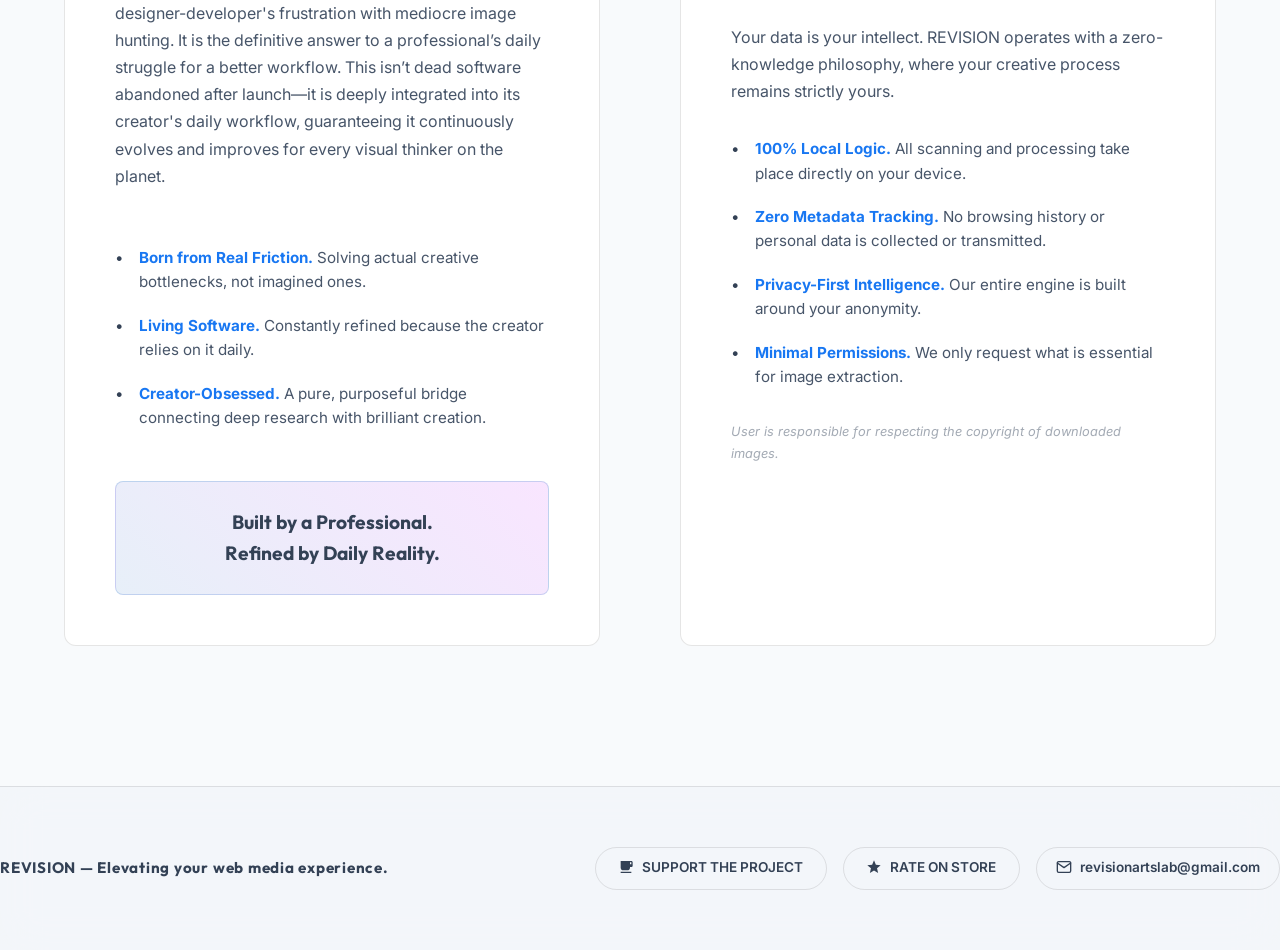
==== commit 67a810e0: "Add files via upload" ====
--- a/index.html
+++ b/index.html
@@ -4,7 +4,7 @@
 <head>
     <meta charset="UTF-8">
     <meta name="viewport" content="width=device-width, initial-scale=1.0">
-    <title>REVISION IMAGE DOWNLOADER - official Landing Page</title>
+    <title>Image Downloader - REVISION | Professional Extension</title>
     <meta name="google-site-verification" content="2xDopDxNs18mn6u4zyBm__t3BilMeVWUo4t4VEAq4qQ" />
     <meta name="p:domain_verify" content="a5da7592b1bcda799bd86162cc337d7b" />
     <link rel="preconnect" href="https://fonts.googleapis.com">
@@ -54,9 +54,7 @@
                 <img src="assets/logo-l.svg" alt="REVISION Logo" class="logo-svg logo-light">
             </a>
 
-            <ul class="nav-links">
-                <!-- Navigation links removed for a cleaner landing experience -->
-            </ul>
+
             <div class="nav-actions">
                 <a href="https://chromewebstore.google.com/detail/revision-image-downloader/annklcaopcogjnmcbbkjmmlfoaimfbnb"
                     target="_blank" class="btn-primary-sm" data-i18n="nav.get_extension">Get Extension</a>
--- a/style.css
+++ b/style.css
@@ -323,7 +323,7 @@
     display: flex;
     align-items: center;
     gap: 1.5rem;
-    margin-left: auto;
+    flex-shrink: 0;
 }
 
 @media (max-width: 992px) {
@@ -357,7 +357,7 @@
     height: 80px;
     display: flex;
     align-items: center;
-    justify-content: flex-start;
+    justify-content: space-between;
 }
 
 .logo {
@@ -1490,13 +1490,13 @@
 
 /* --- Footer --- */
 footer {
-    height: 80px;
+    padding: 60px 0;
     border-top: 1px solid var(--border);
     background: var(--bg-footer);
     backdrop-filter: blur(20px);
-    display: flex;
-    align-items: center;
     transition: background-color 0.3s;
+    position: relative;
+    z-index: 10;
 }
 
 footer .container {
@@ -1717,15 +1717,14 @@
 
     .footer-grid {
         flex-direction: column;
-        gap: 1.5rem;
+        gap: 2rem;
         text-align: center;
-        padding: 2rem 0;
-        /* 모바일에서는 높이 대신 패딩 사용 */
+        padding: 0;
     }
 
     footer {
         height: auto;
-        /* 모바일에서는 가변 높이 */
+        padding: 60px 0;
     }
 
     .footer-links {
@@ -1734,13 +1733,16 @@
         align-items: center;
         gap: 0.8rem;
         width: 100%;
+        padding: 0 20px;
     }
 
     #footer-kofi,
+    #footer-rate,
     #footer-email {
         width: 100%;
         max-width: 320px;
         min-width: 0;
+        justify-content: center;
     }
 }
 
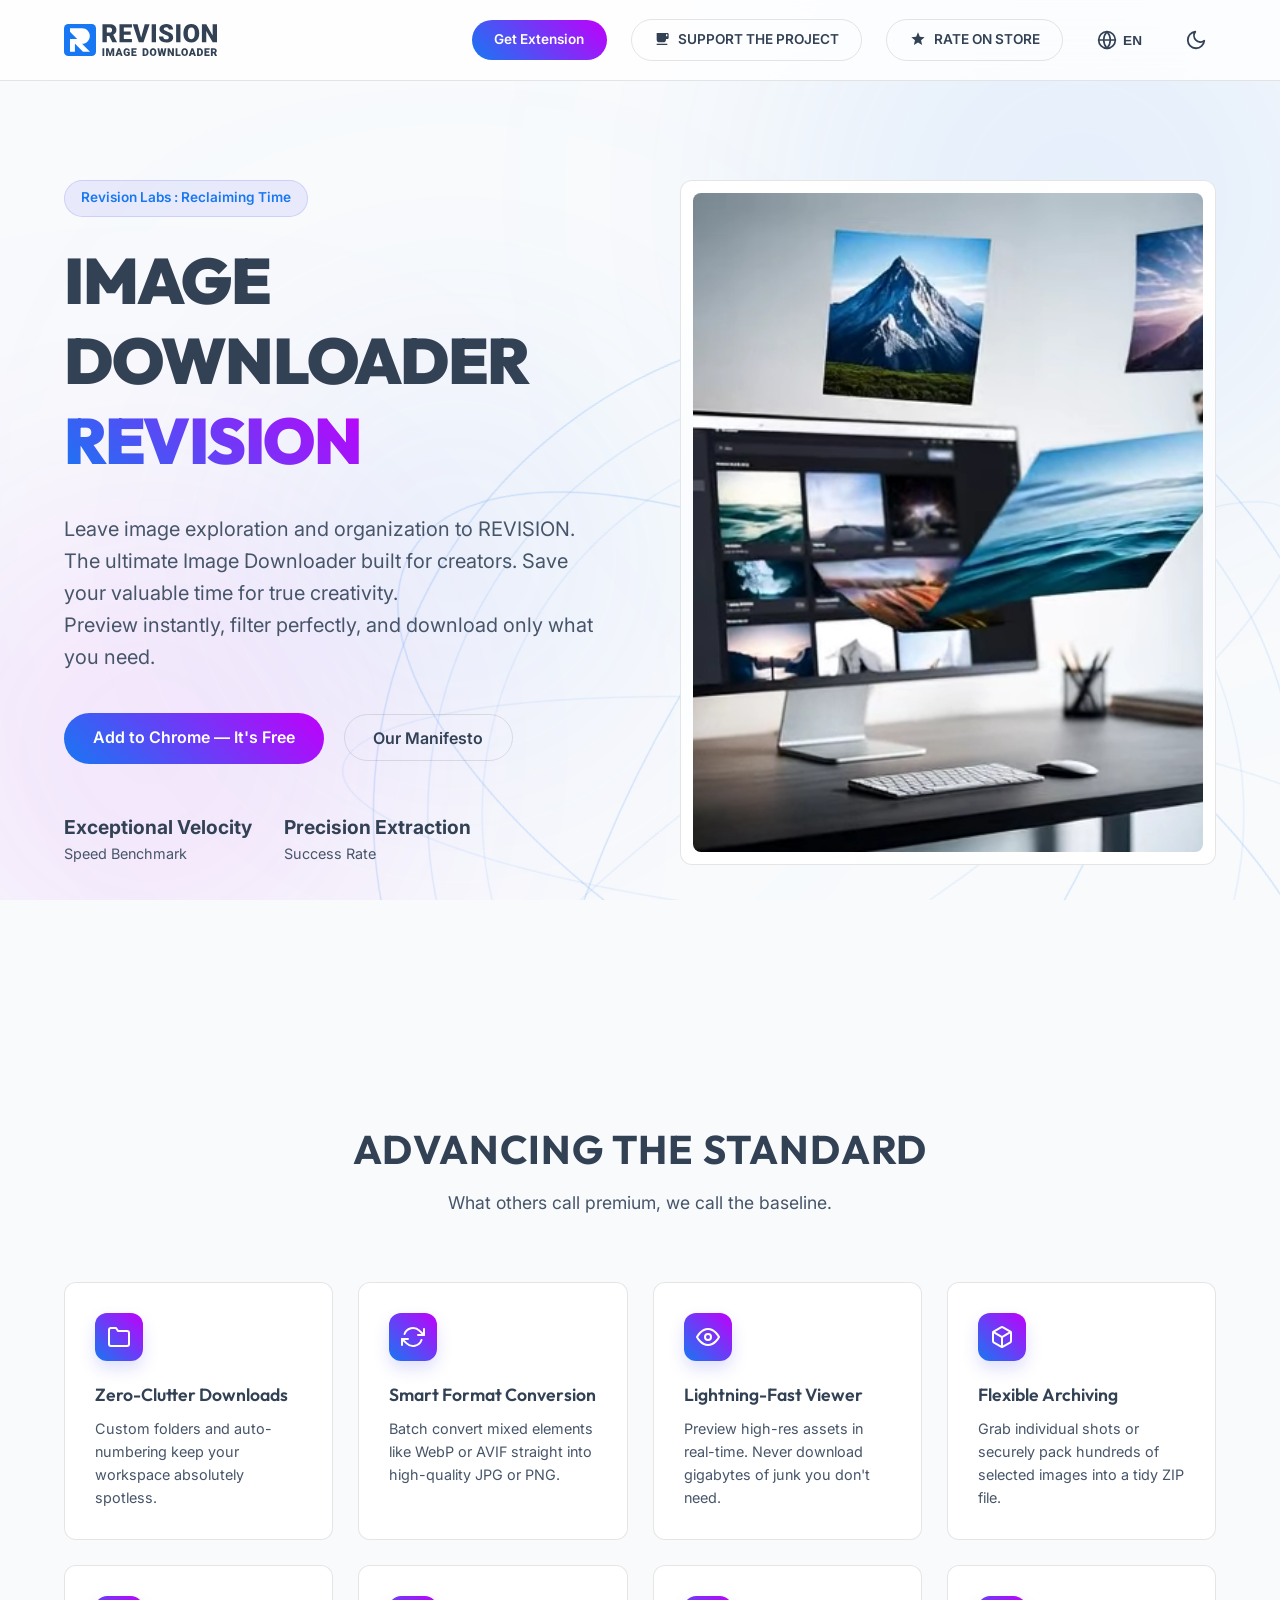
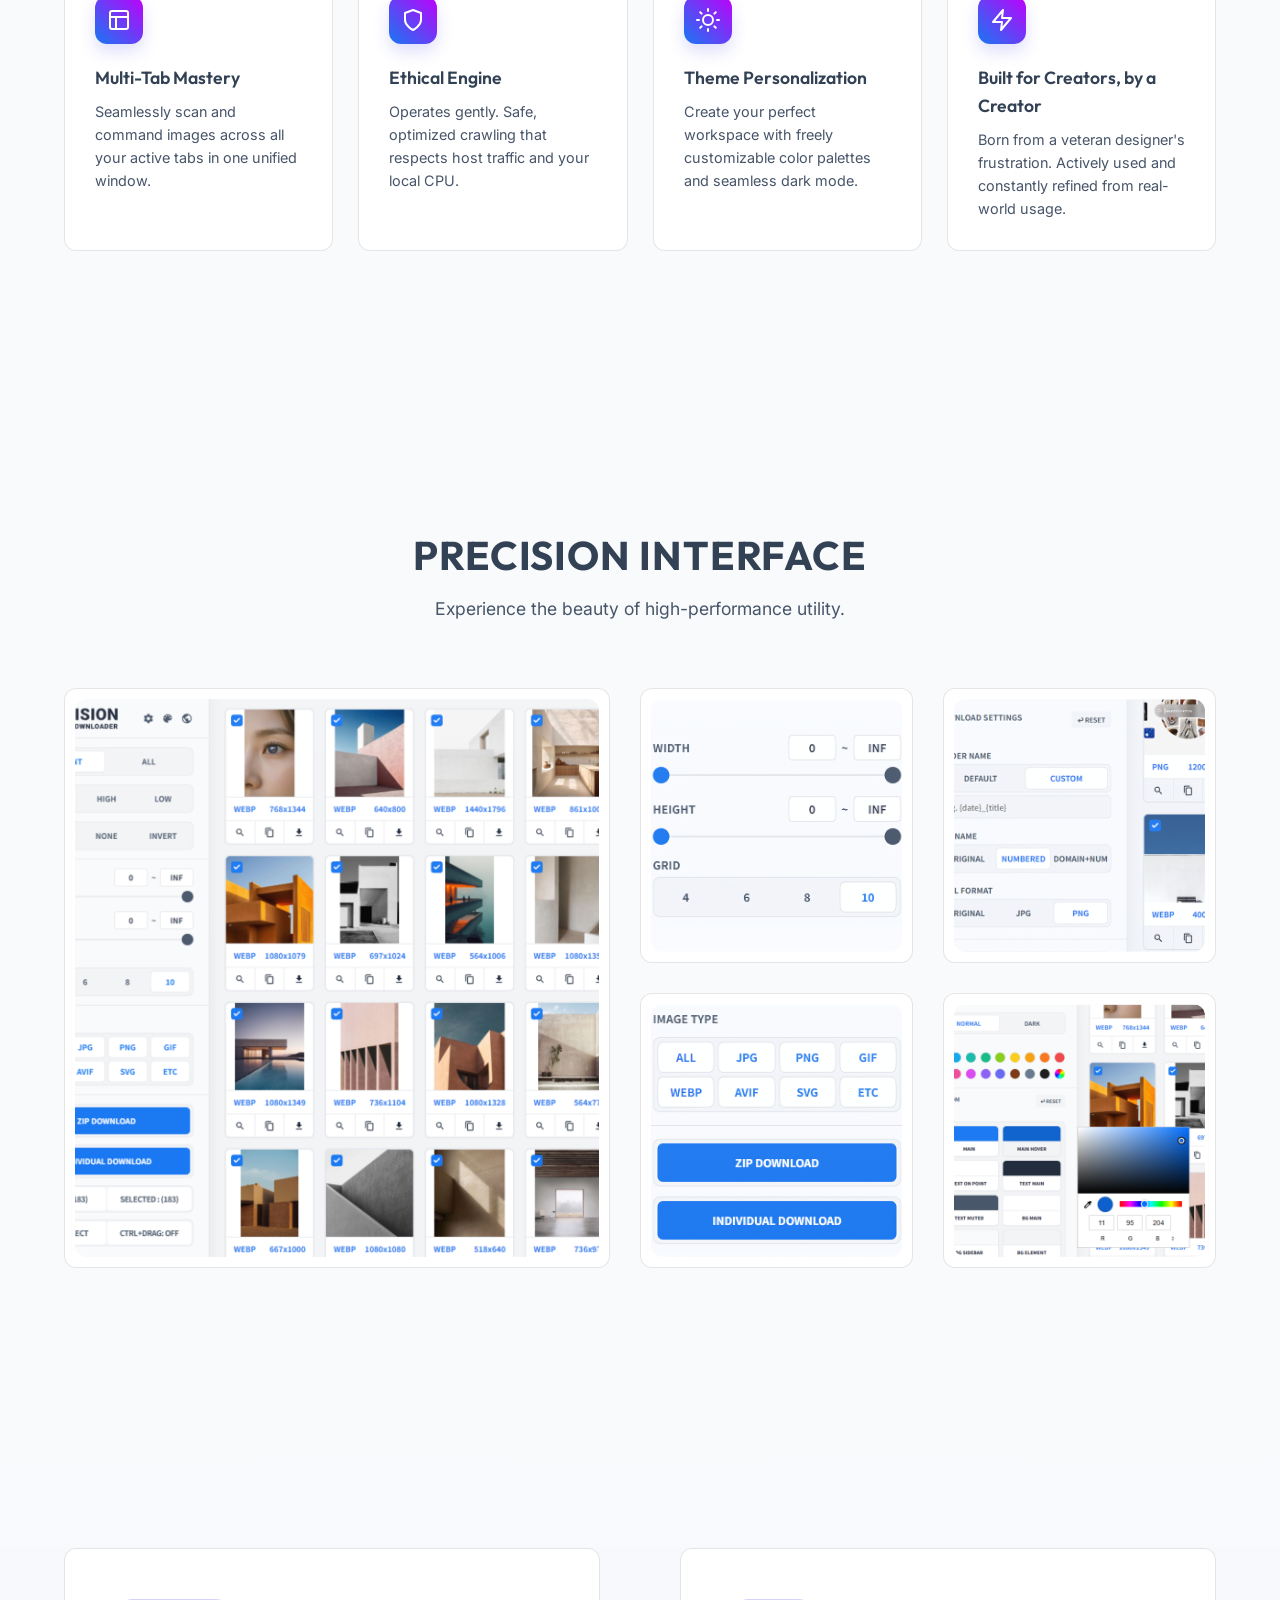
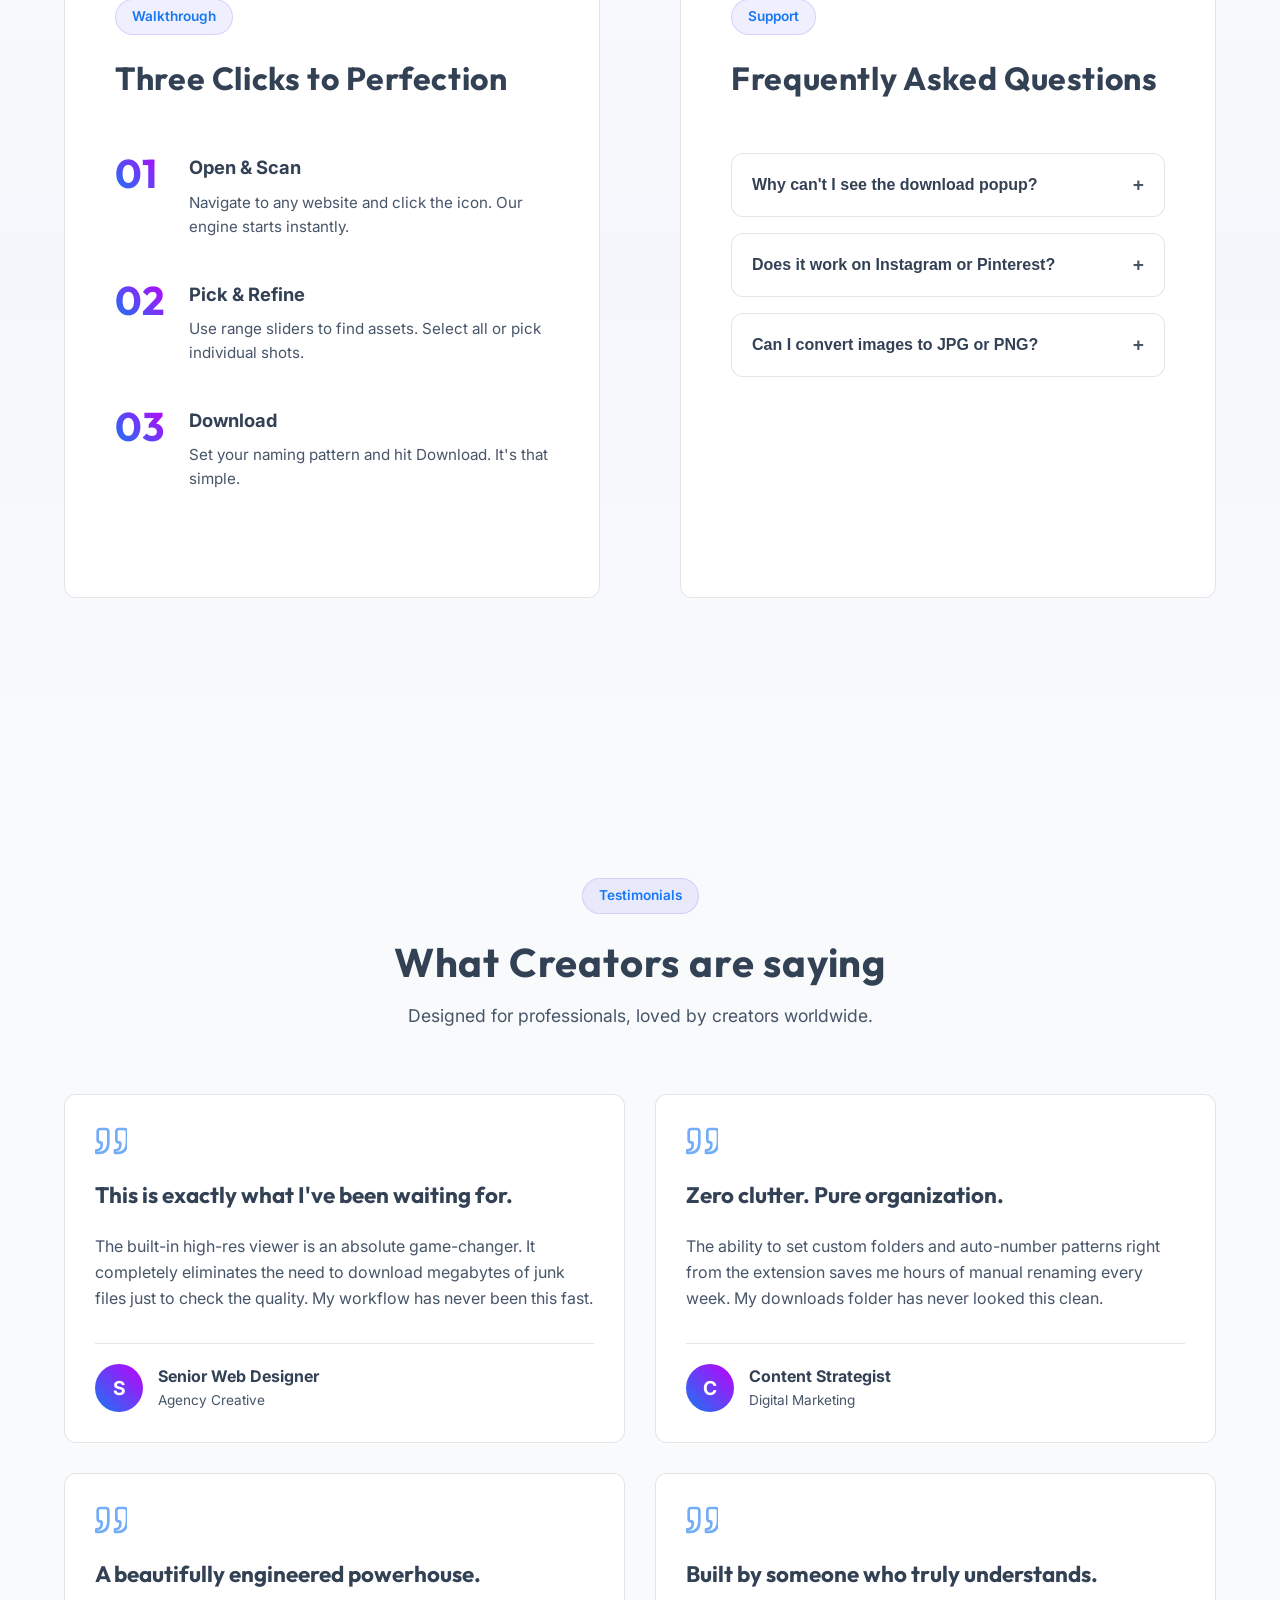
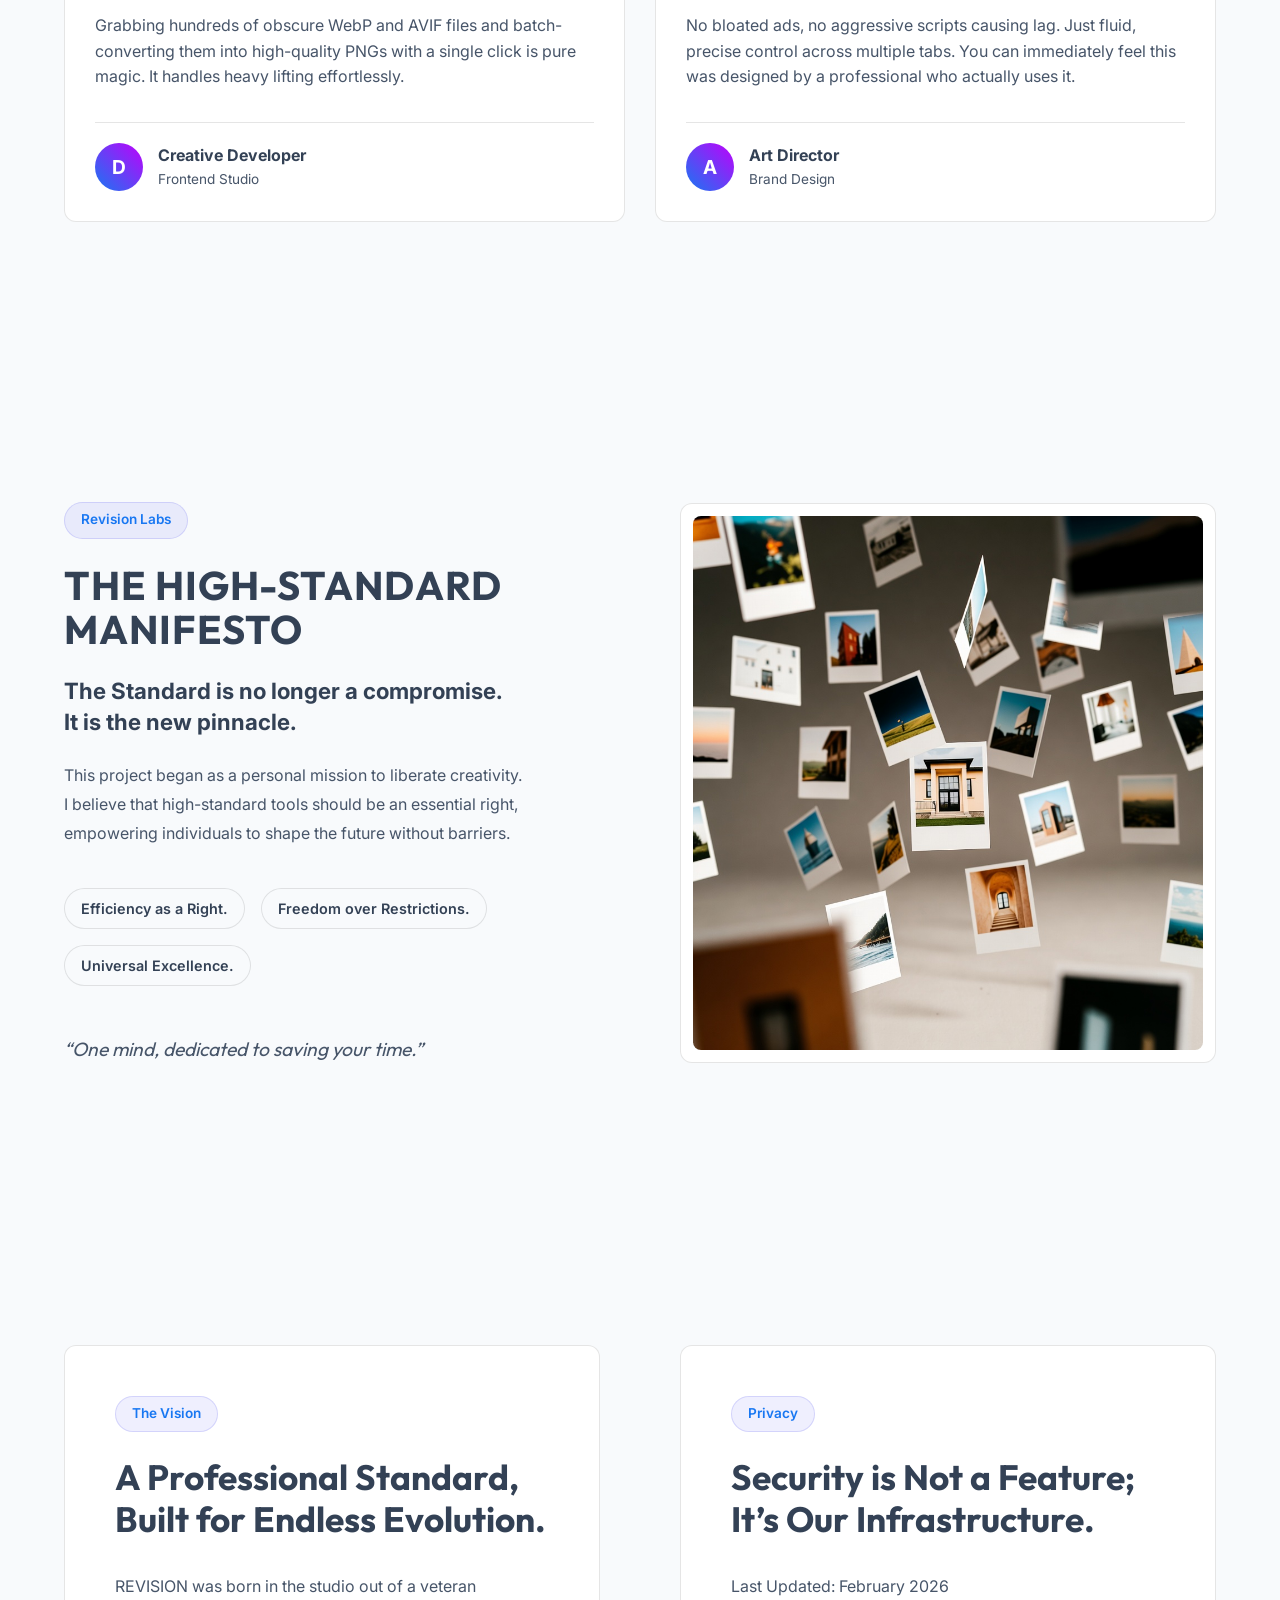
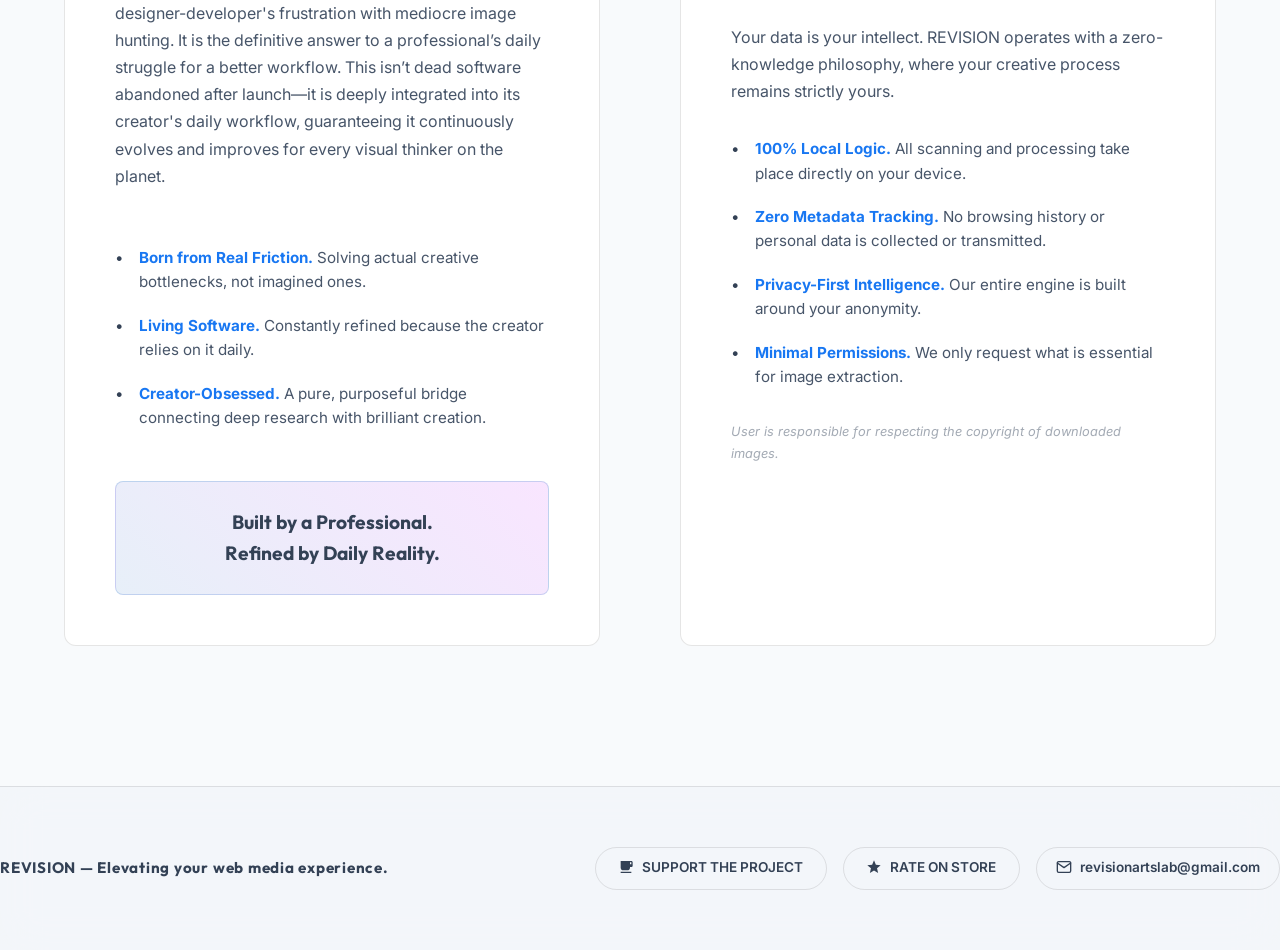
==== commit 88f5b422: "Add files via upload" ====
--- a/index.html
+++ b/index.html
@@ -6,7 +6,7 @@
     <meta name="viewport" content="width=device-width, initial-scale=1.0">
     <title>Image Downloader - REVISION | Professional Extension</title>
     <meta name="google-site-verification" content="2xDopDxNs18mn6u4zyBm__t3BilMeVWUo4t4VEAq4qQ" />
-    <meta name="p:domain_verify" content="a5da7592b1bcda799bd86162cc337d7b" />
+
     <link rel="preconnect" href="https://fonts.googleapis.com">
     <link rel="preconnect" href="https://fonts.gstatic.com" crossorigin>
     <link rel="canonical" href="https://revisionarts.com/">
@@ -65,6 +65,13 @@
                             d="M20 3H4v10c0 2.21 1.79 4 4 4h6c2.21 0 4-1.79 4-4v-1h2c1.1 0 2-.9 2-2V5c0-1.1-.9-2-2-2zm0 5h-2V5h2v3zM4 19h16v2H4v-2z" />
                     </svg>
                     <span data-i18n="nav.support_kofi">SUPPORT THE PROJECT</span>
+                </a>
+                <a href="https://toon.at/donate/revisionarts" target="_blank" class="btn-outline-sm" id="nav-toonation" style="display: none;">
+                    <svg viewBox="0 0 24 24" fill="currentColor" width="16" height="16"
+                        style="margin-right: 8px; vertical-align: middle; position: relative; top: -1px;">
+                        <path d="M12 21.35l-1.45-1.32C5.4 15.36 2 12.28 2 8.5 2 5.42 4.42 3 7.5 3c1.74 0 3.41.81 4.5 2.09C13.09 3.81 14.76 3 16.5 3 19.58 3 22 5.42 22 8.5c0 3.78-3.4 6.86-8.55 11.54L12 21.35z"/>
+                    </svg>
+                    <span data-i18n="nav.support_toonation">투네이션 후원</span>
                 </a>
                 <a href="https://chromewebstore.google.com/detail/revision-image-downloader/annklcaopcogjnmcbbkjmmlfoaimfbnb/reviews"
                     target="_blank" class="btn-outline-sm" id="nav-rate">
@@ -657,6 +664,13 @@
                         </svg>
                         <span data-i18n="footer.support_kofi">SUPPORT THE PROJECT</span>
                     </a>
+                    <a href="https://toon.at/donate/revisionarts" target="_blank" class="btn-outline-sm" id="footer-toonation" style="display: none;">
+                        <svg viewBox="0 0 24 24" fill="currentColor" width="16" height="16"
+                            style="margin-right: 8px; vertical-align: middle; position: relative; top: -1px;">
+                            <path d="M12 21.35l-1.45-1.32C5.4 15.36 2 12.28 2 8.5 2 5.42 4.42 3 7.5 3c1.74 0 3.41.81 4.5 2.09C13.09 3.81 14.76 3 16.5 3 19.58 3 22 5.42 22 8.5c0 3.78-3.4 6.86-8.55 11.54L12 21.35z"/>
+                        </svg>
+                        <span data-i18n="footer.support_toonation">투네이션 후원</span>
+                    </a>
                     <a href="https://chromewebstore.google.com/detail/revision-image-downloader/annklcaopcogjnmcbbkjmmlfoaimfbnb/reviews"
                         target="_blank" class="btn-outline-sm" id="footer-rate">
                         <svg viewBox="0 0 24 24" fill="currentColor" width="16" height="16"
--- a/style.css
+++ b/style.css
@@ -80,7 +80,8 @@
 html {
     scroll-behavior: smooth;
     scroll-padding-top: 100px;
-    /* Fixed header offset */
+    /* [UX] 모바일 레이아웃 흔들림(덜컹거림) 방지: 루트 수준에서 가로 스크롤 완전 차단 */
+    overflow-x: hidden;
 }
 
 body {
@@ -260,8 +261,8 @@
 .lang-dropdown {
     position: absolute;
     top: calc(100% + 12px);
-    left: 50%;
-    transform: translateX(-50%);
+    /* [UX] 중앙 정렬 해제 -> 오른쪽 가이드라인에 맞춤 (모바일 화면 이탈 방지) */
+    right: 0;
     background: #1a1a1e;
     border: 1px solid var(--border);
     border-radius: var(--radius-main);
@@ -523,7 +524,9 @@
 
 /* Specific adjustment for CJK Title to prevent overlap/cramping */
 html[lang="ko"] .hero-content h1,
-html[lang="ja"] .hero-content h1 {
+html[lang="ja"] .hero-content h1,
+html[lang="zh-hans"] .hero-content h1,
+html[lang="zh-hant"] .hero-content h1 {
     line-height: 1.25;
 }
 
@@ -1647,8 +1650,8 @@
 
     .hero-content h1 {
         font-size: 2.8rem;
-        /* Corrected: Hero must be the largest */
-        word-break: keep-all;
+        /* [CJK] 일본어/중국어 등 띄어쓰기 없는 언어의 화면 뚫고나감 방지 */
+        word-break: normal;
         overflow-wrap: break-word;
         line-height: 1.15;
         margin-bottom: 1.5rem;
@@ -1737,6 +1740,7 @@
     }
 
     #footer-kofi,
+    #footer-toonation,
     #footer-rate,
     #footer-email {
         width: 100%;
